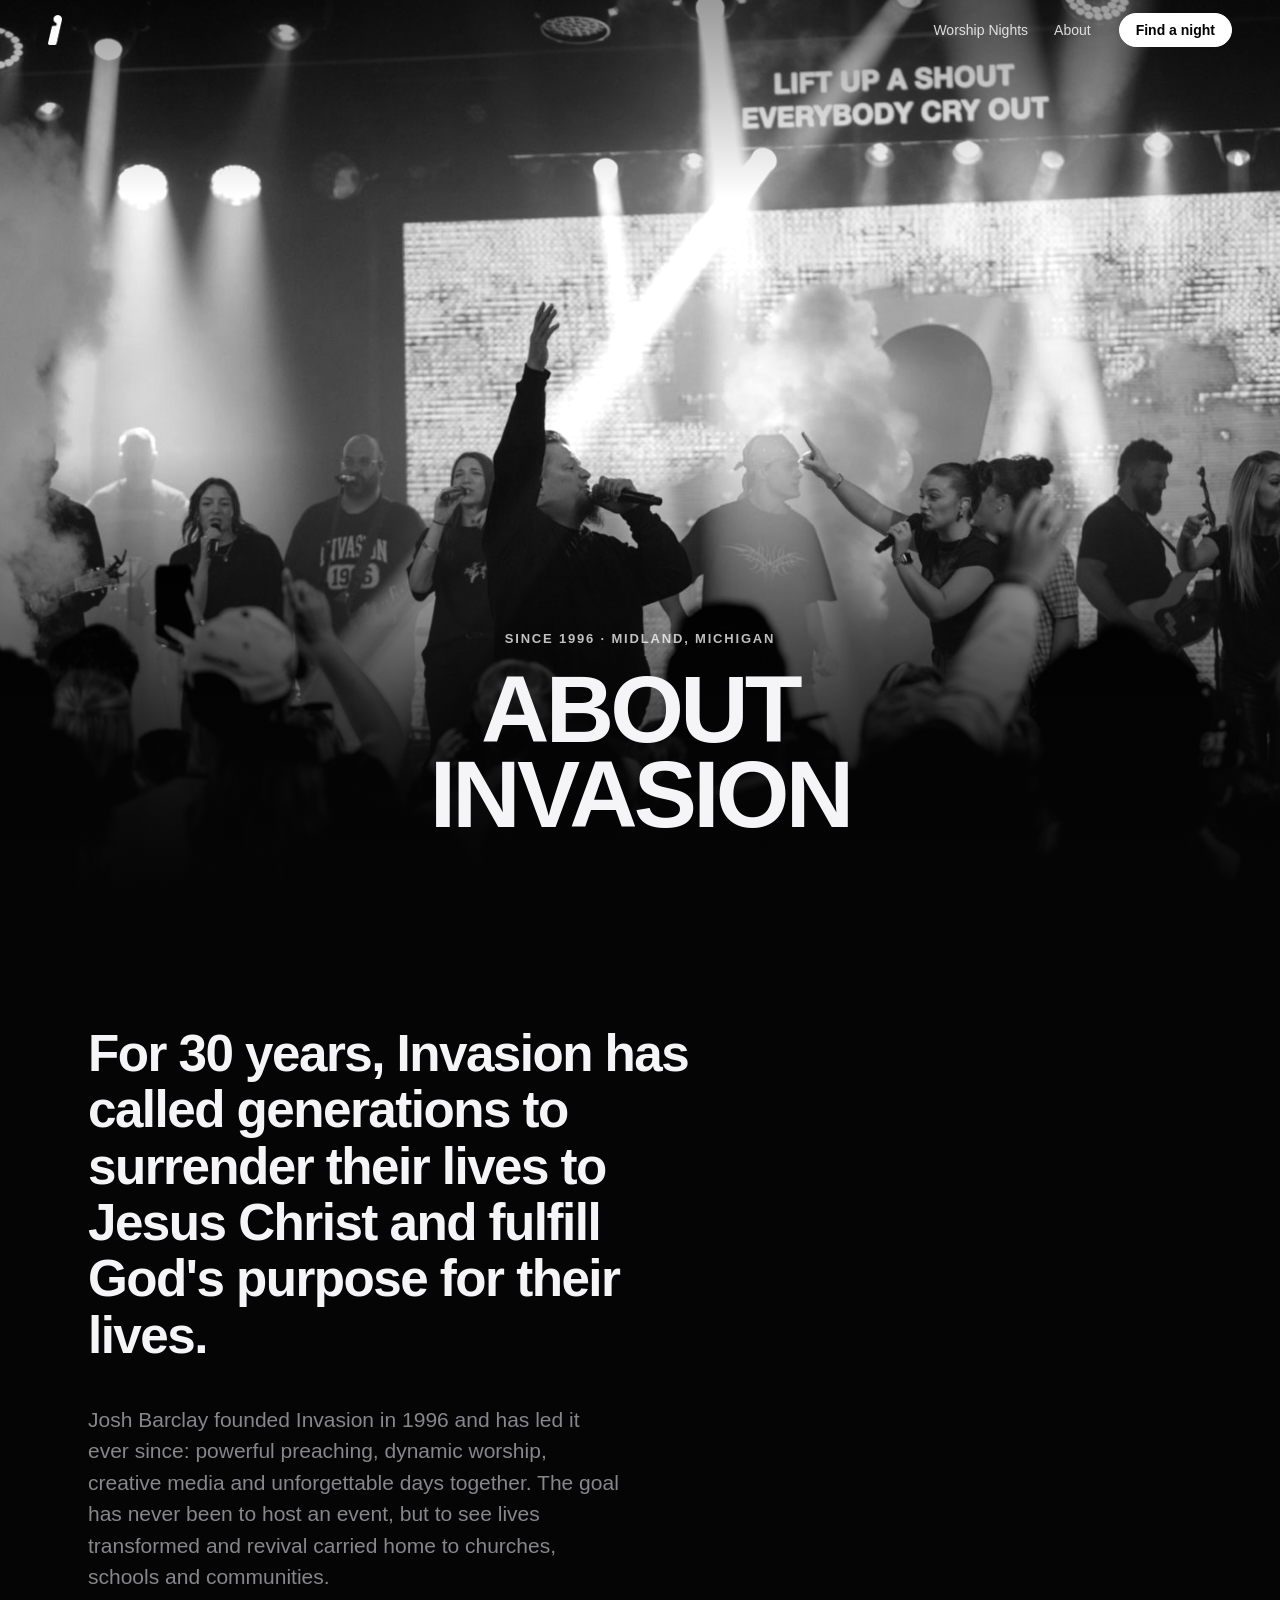
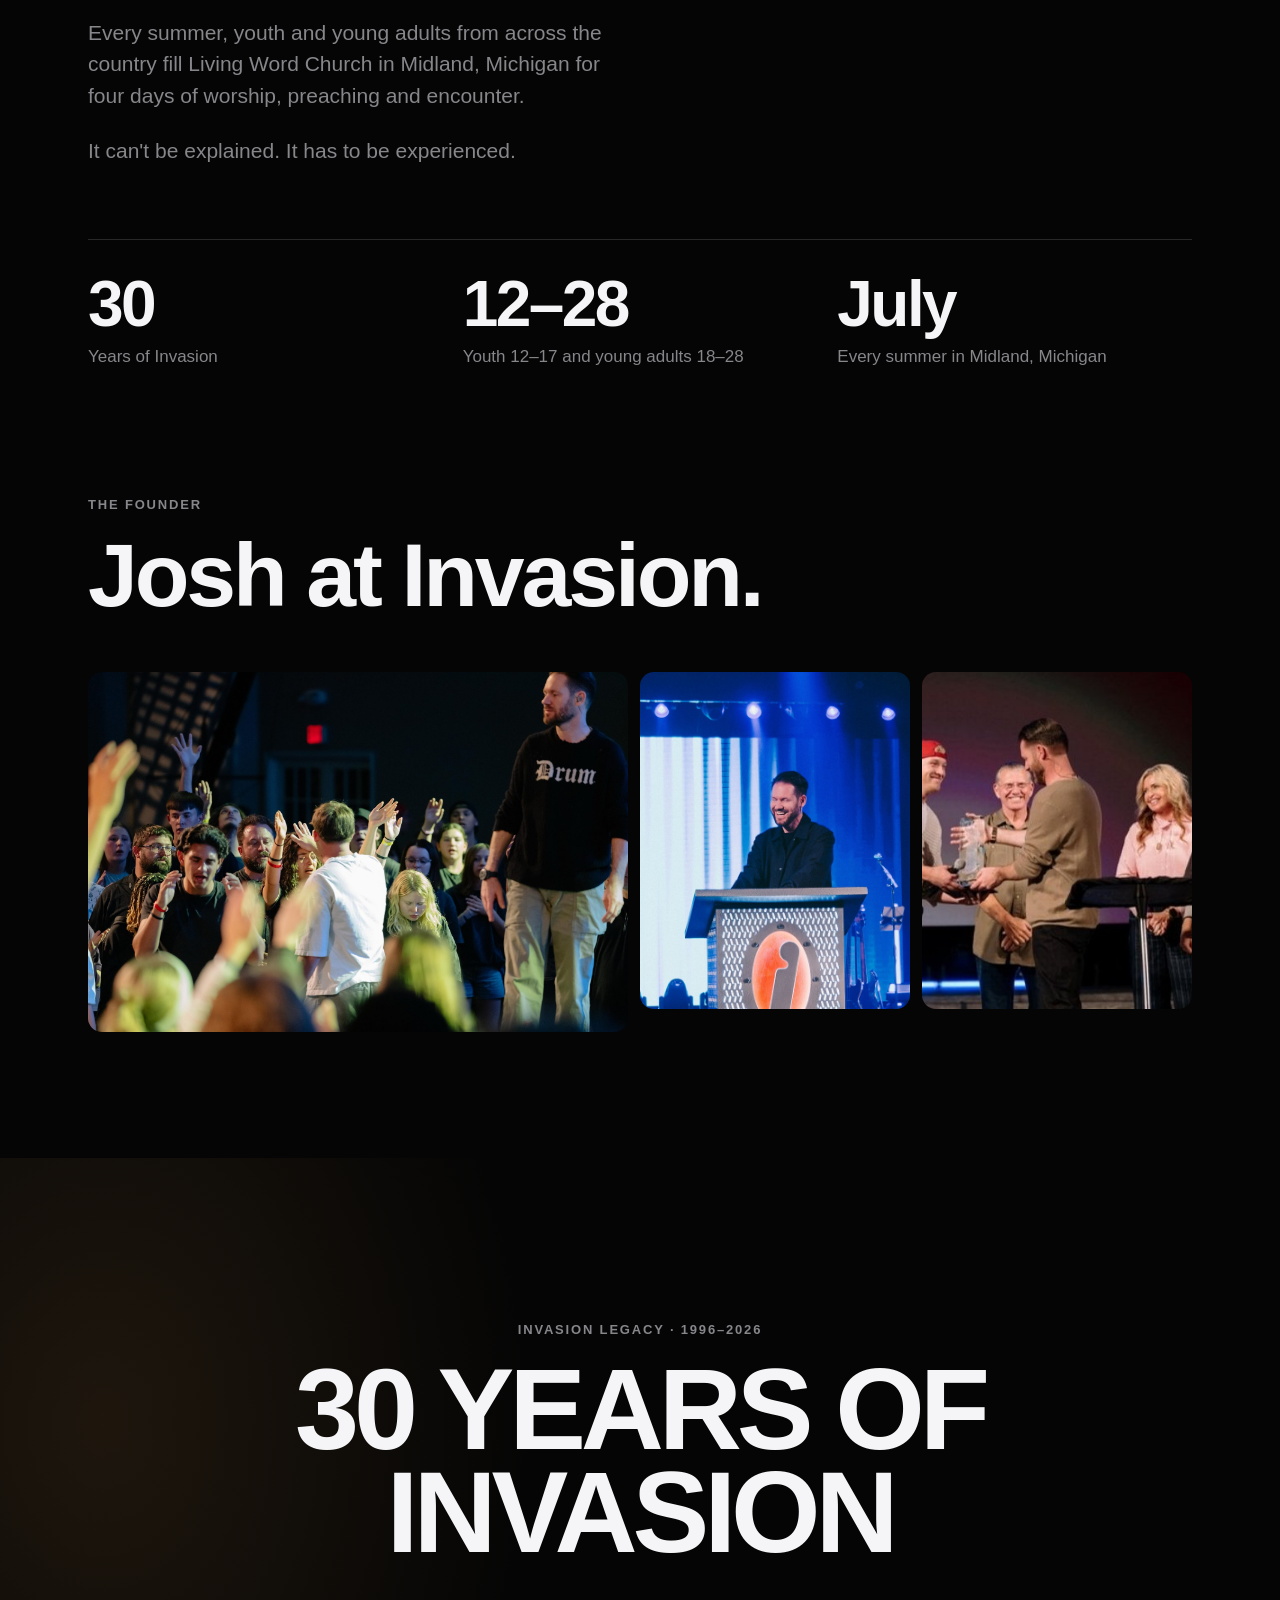
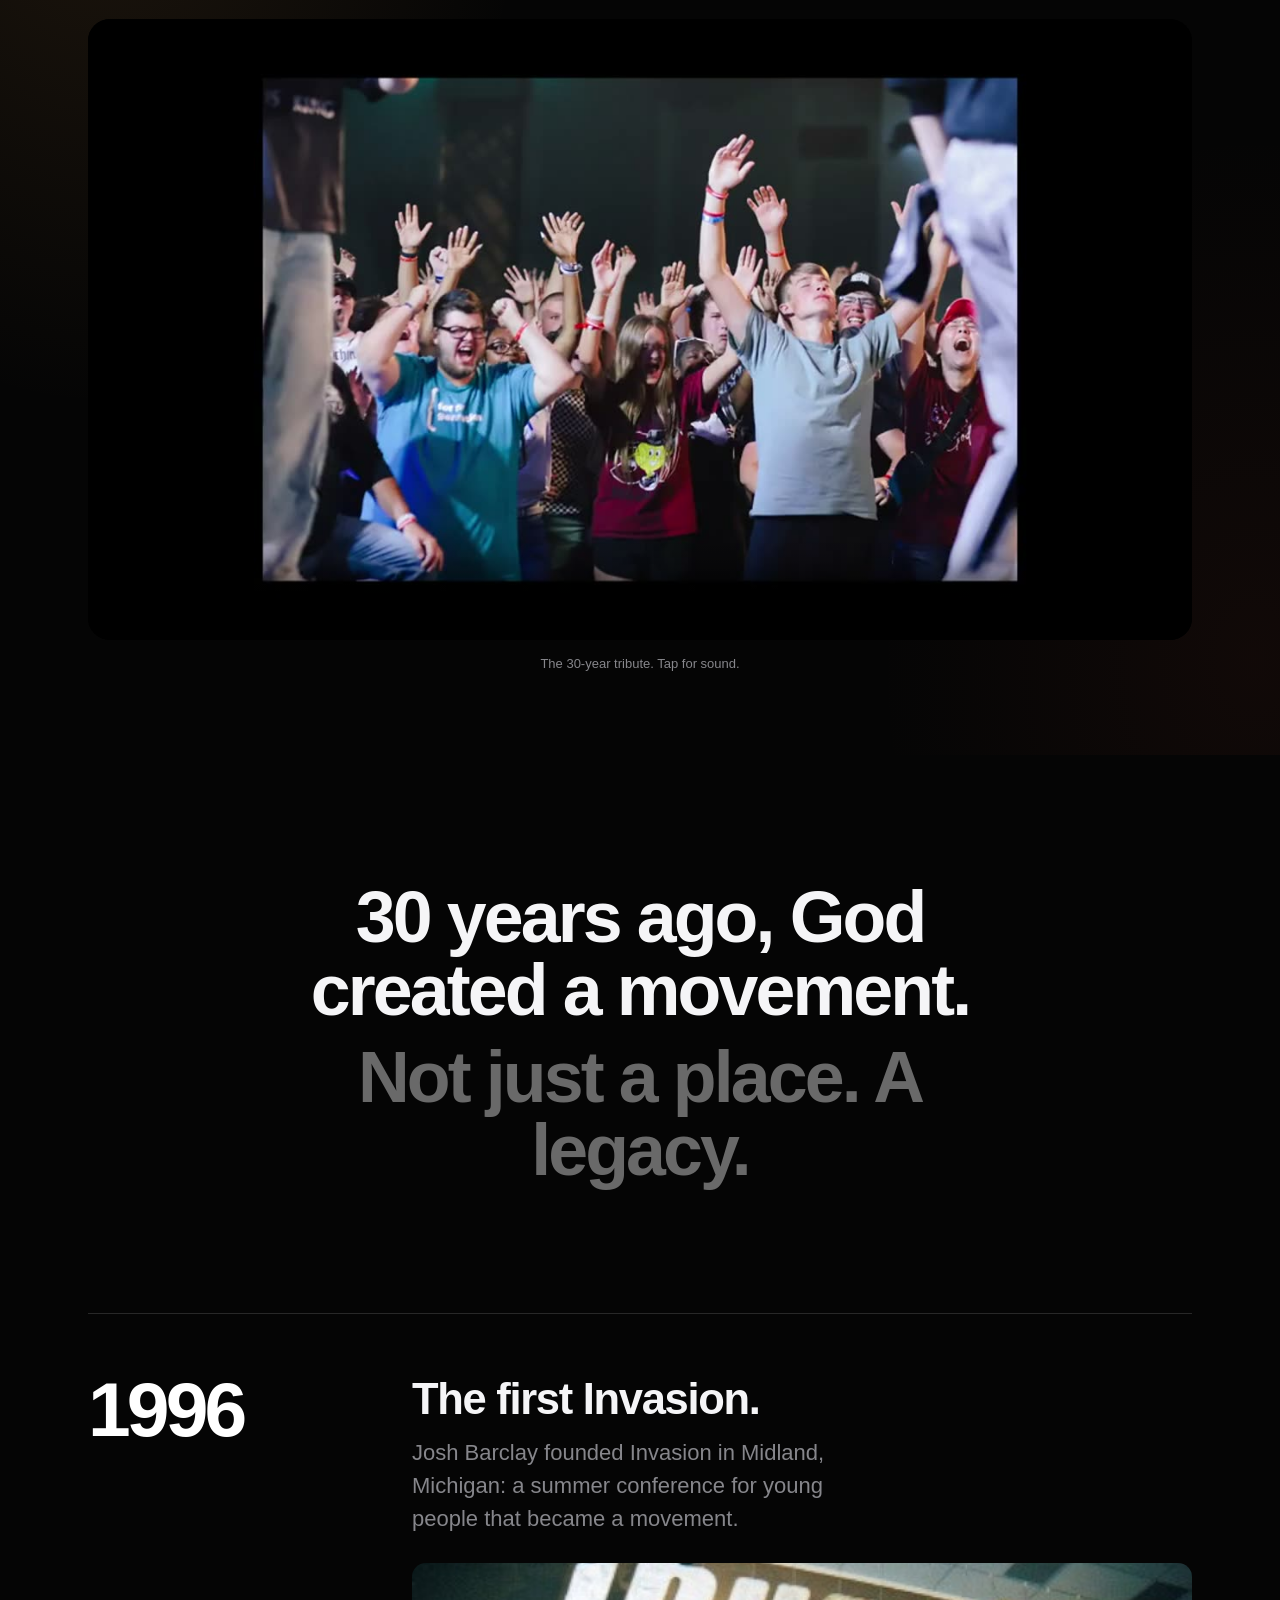
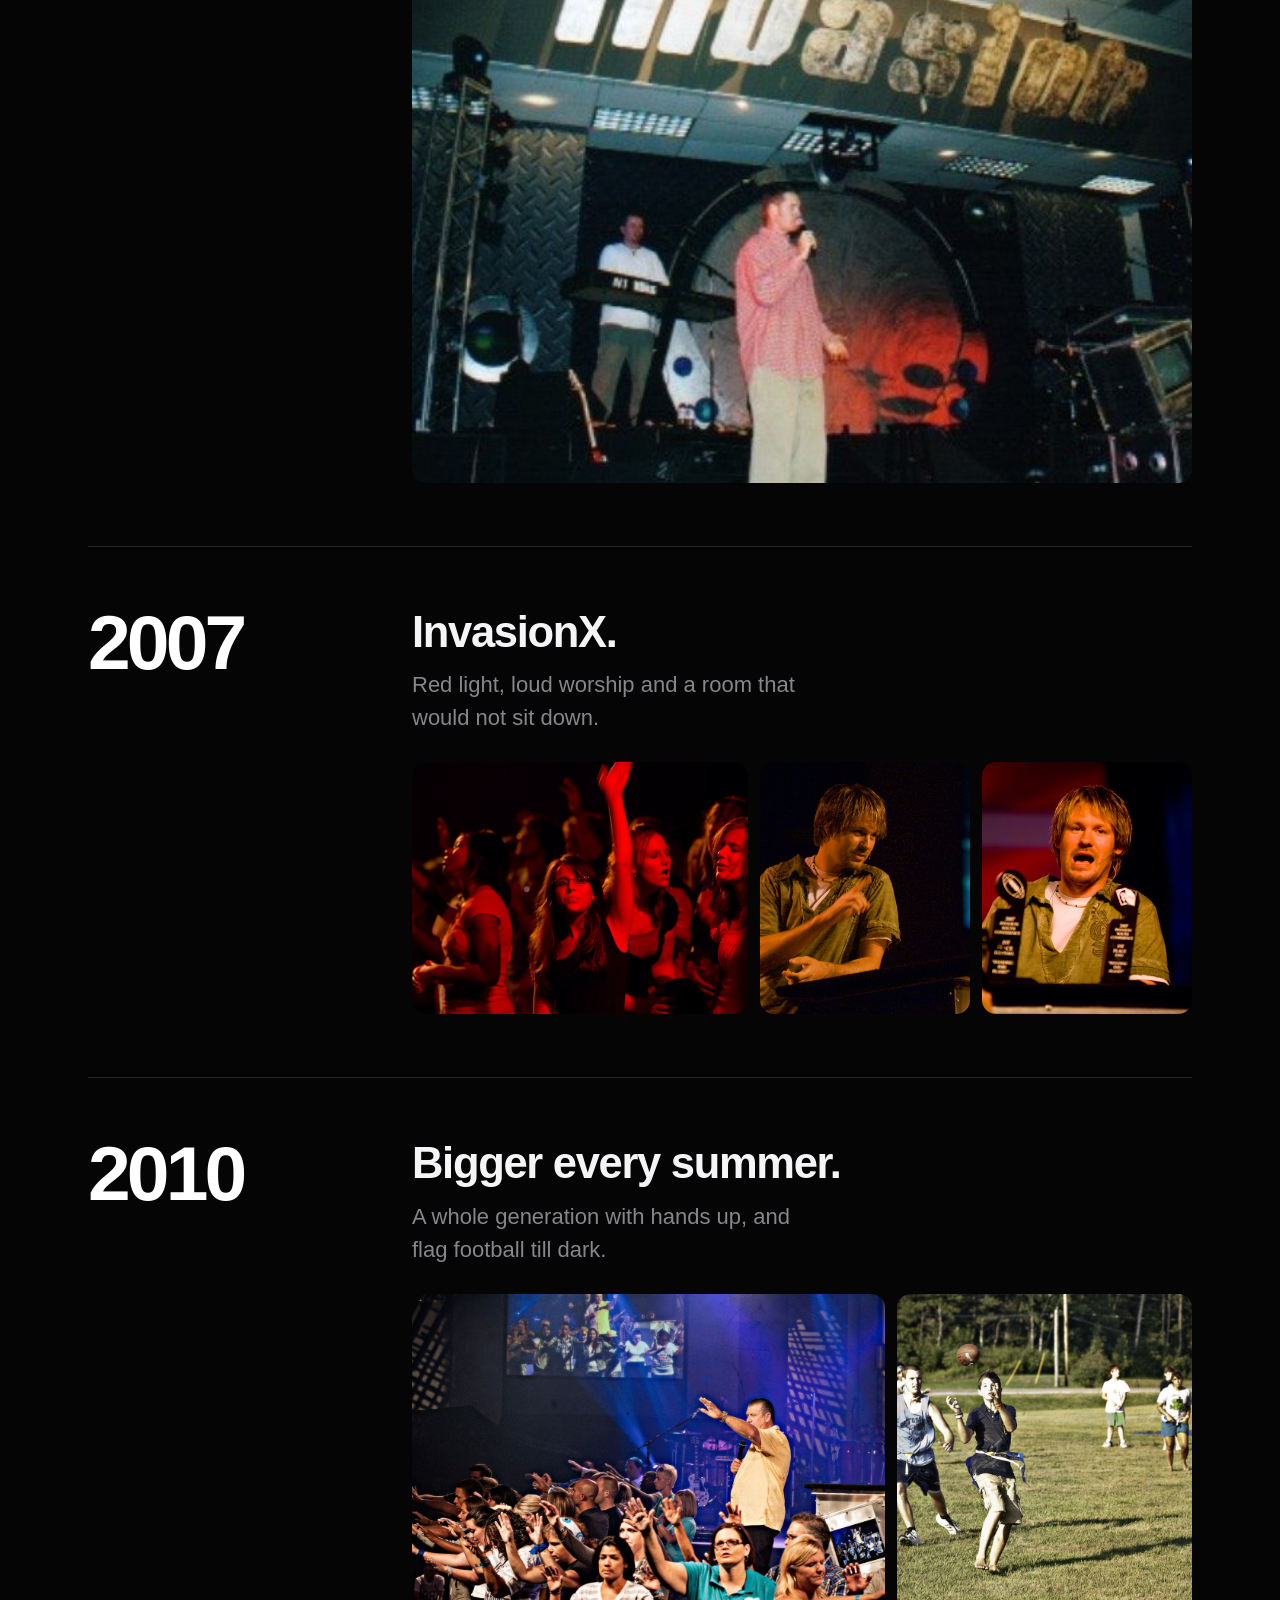
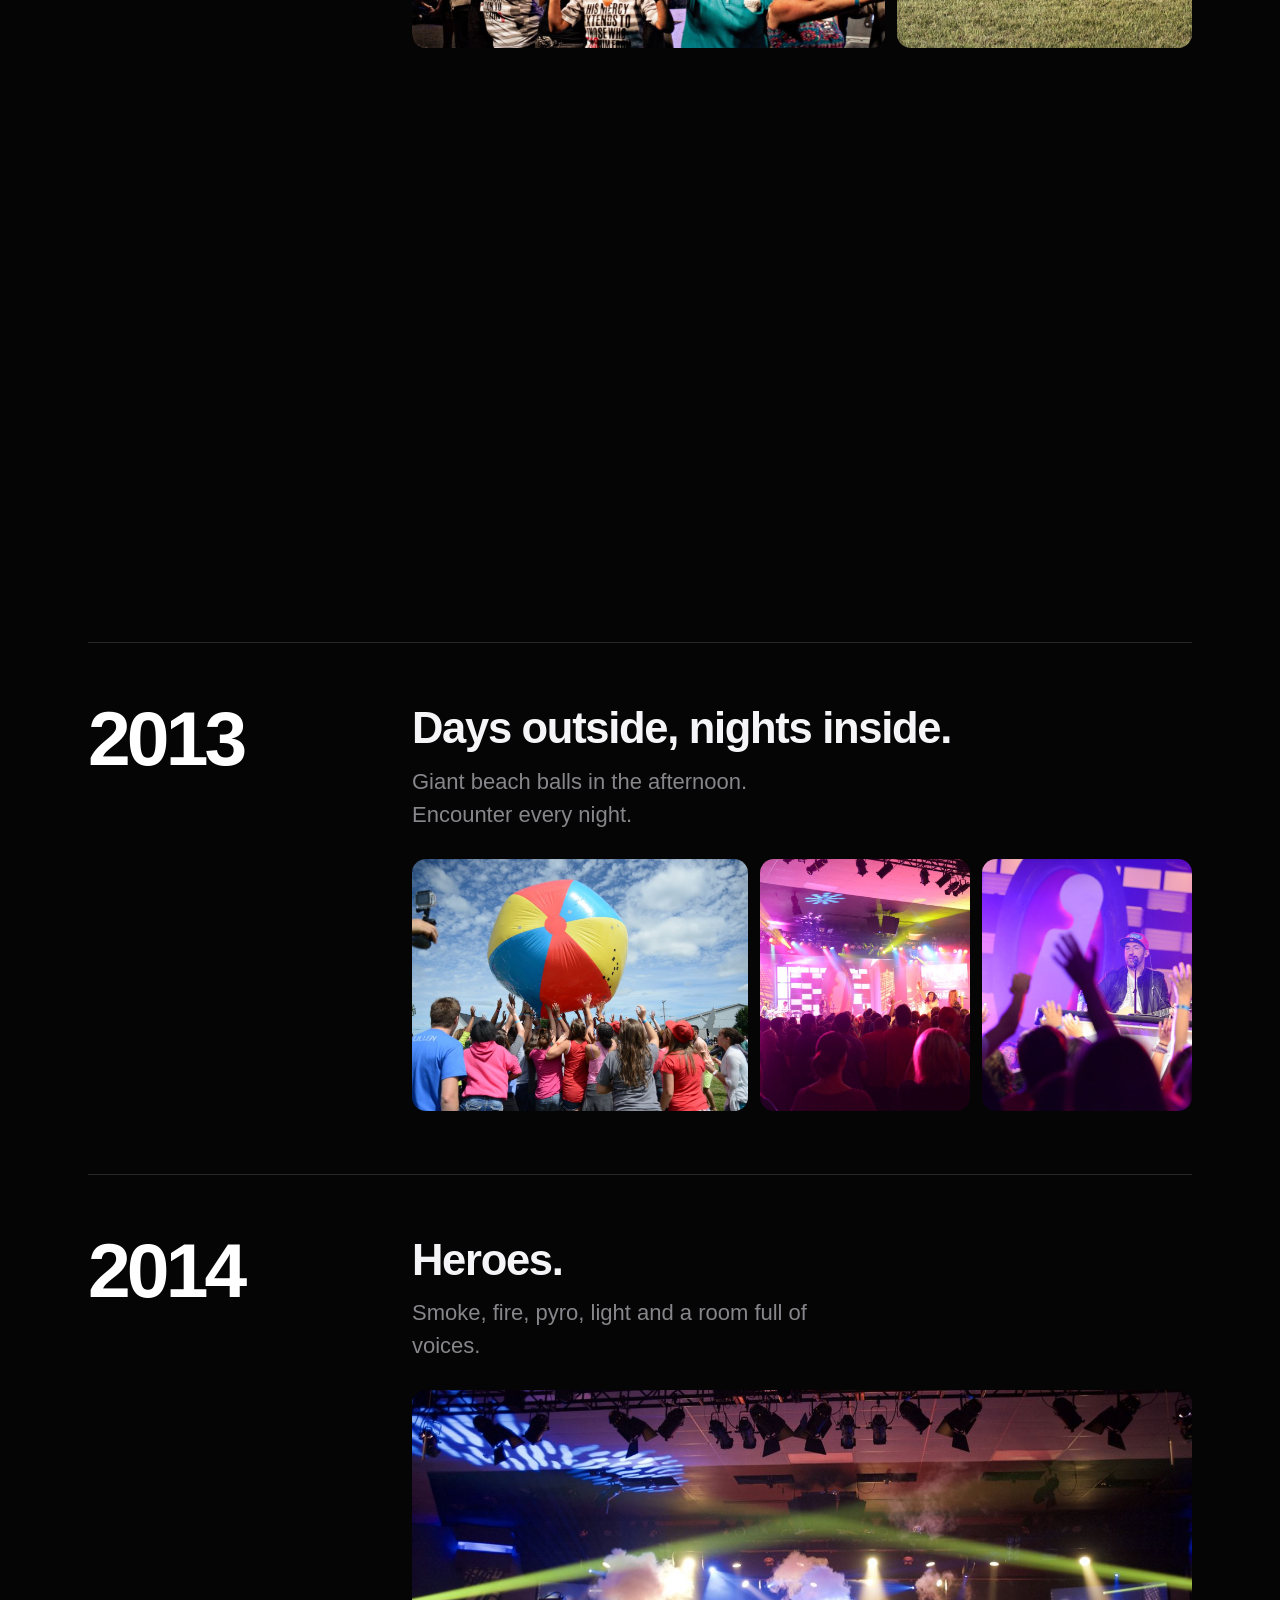
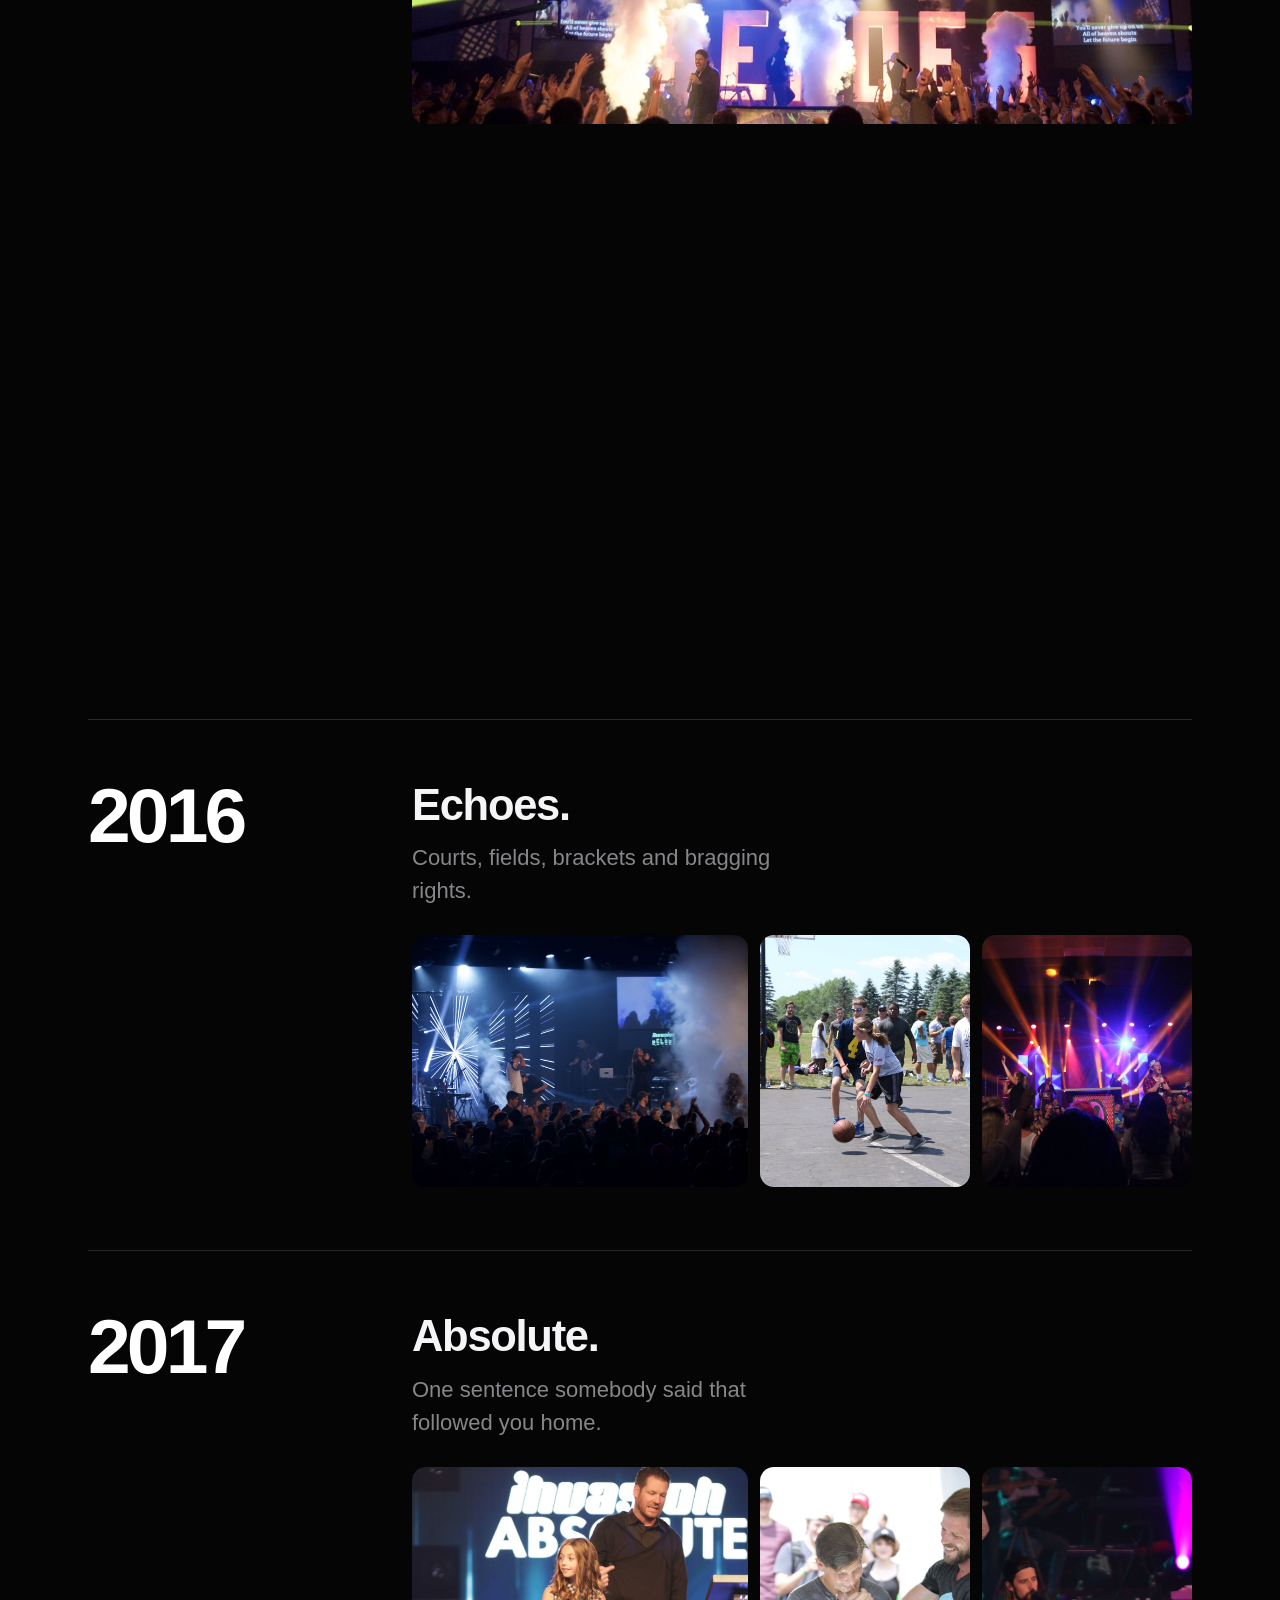
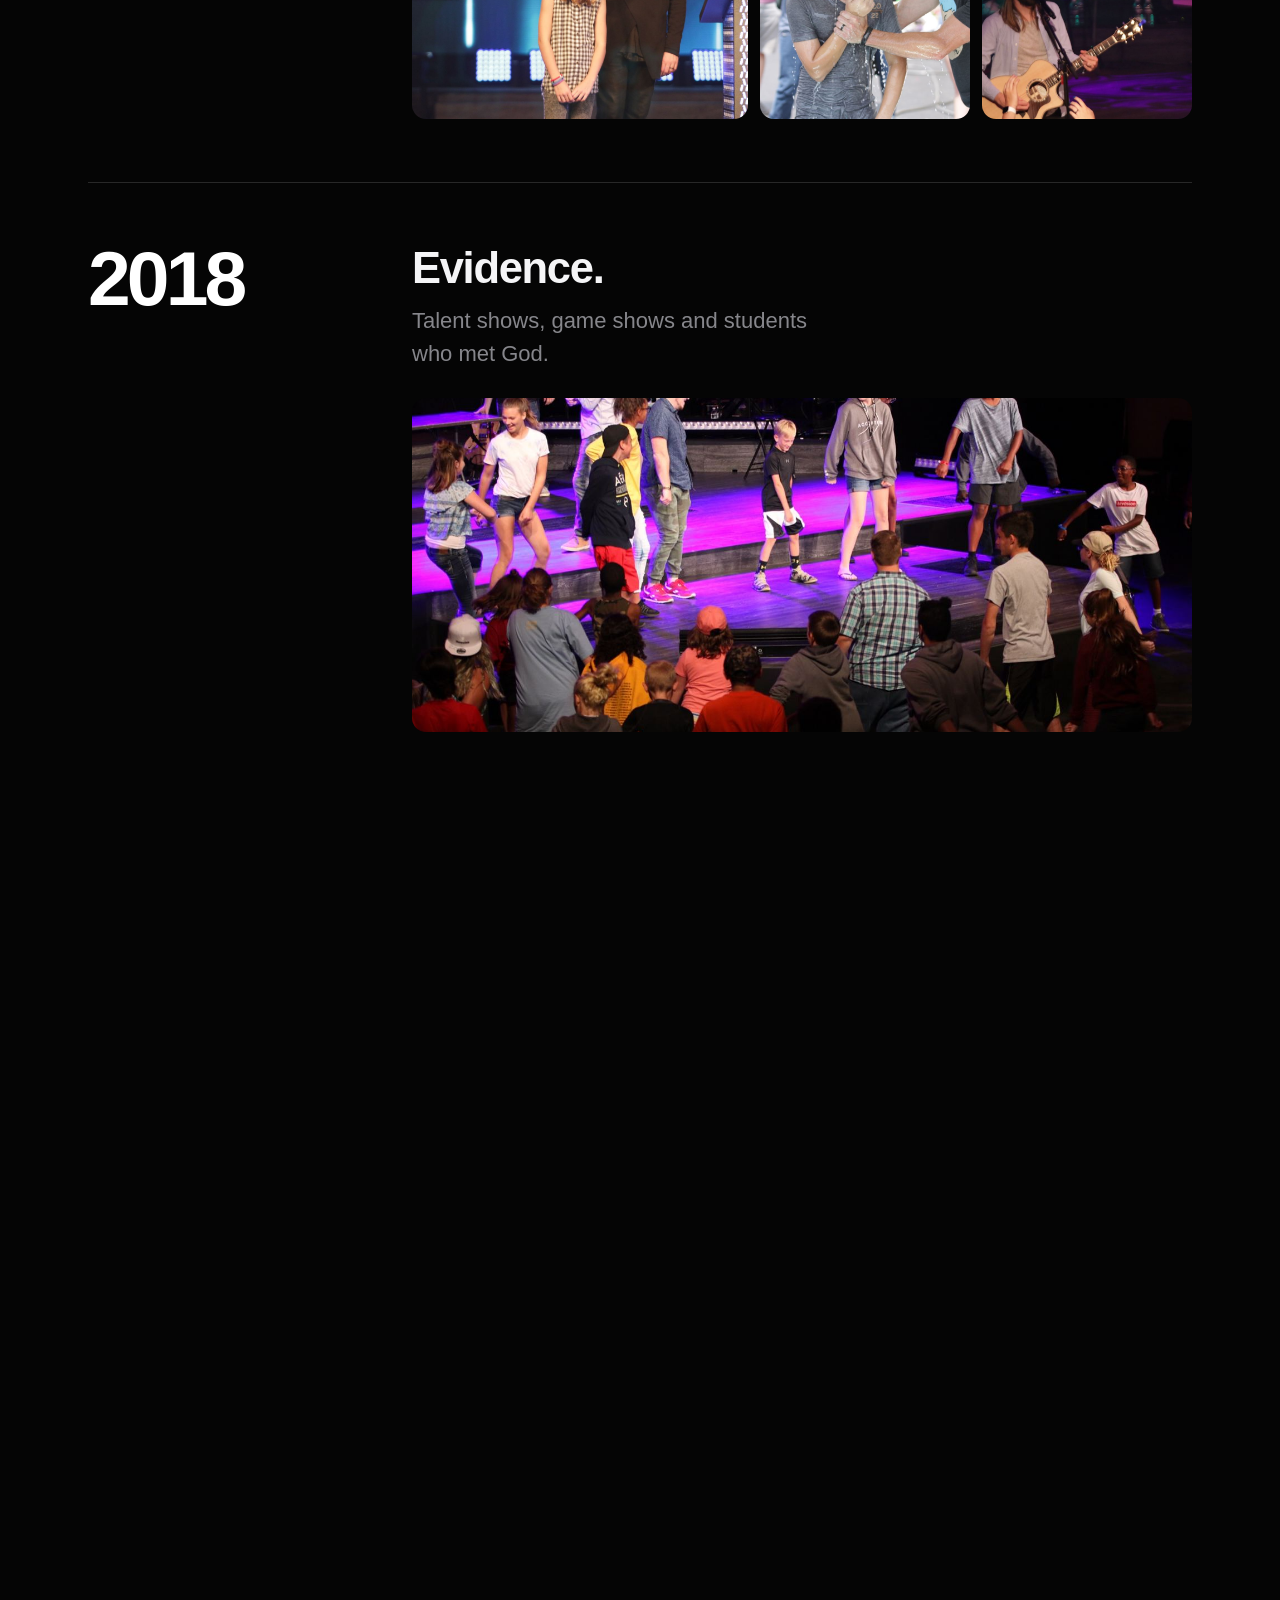
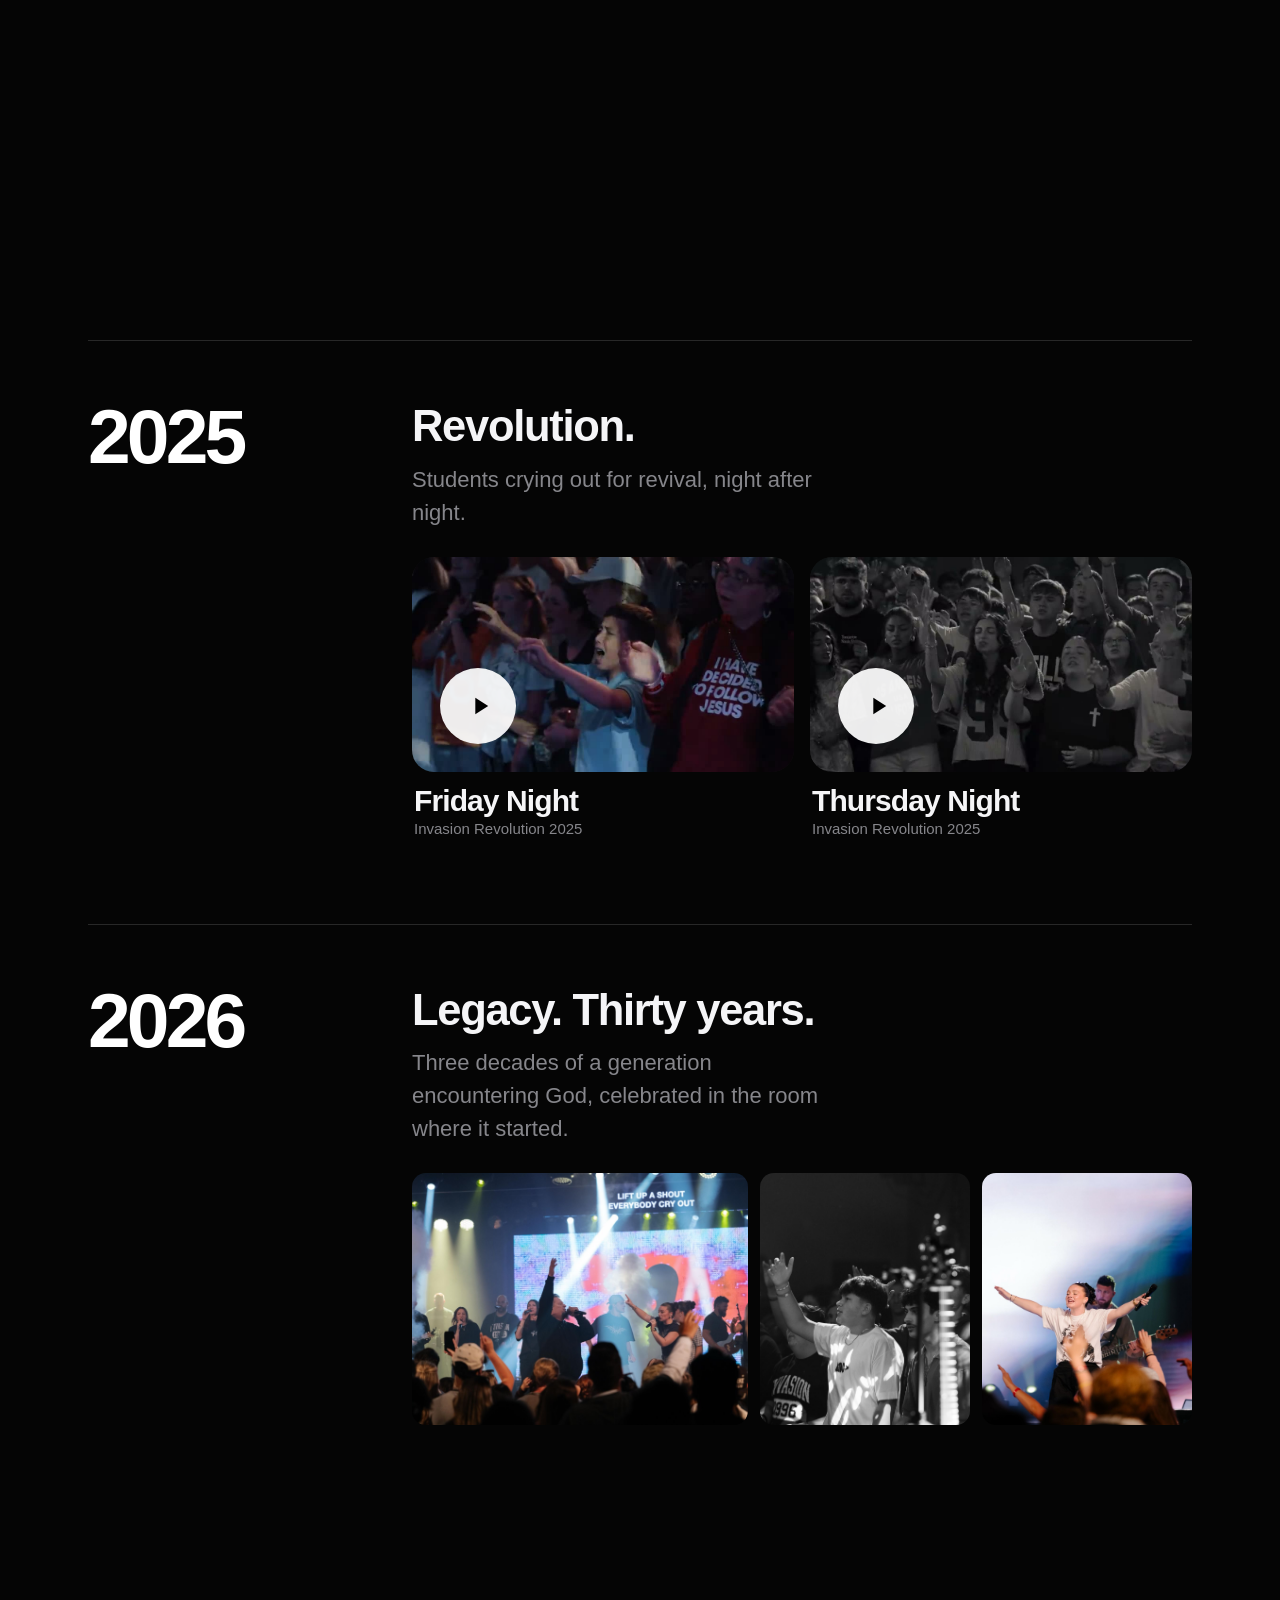
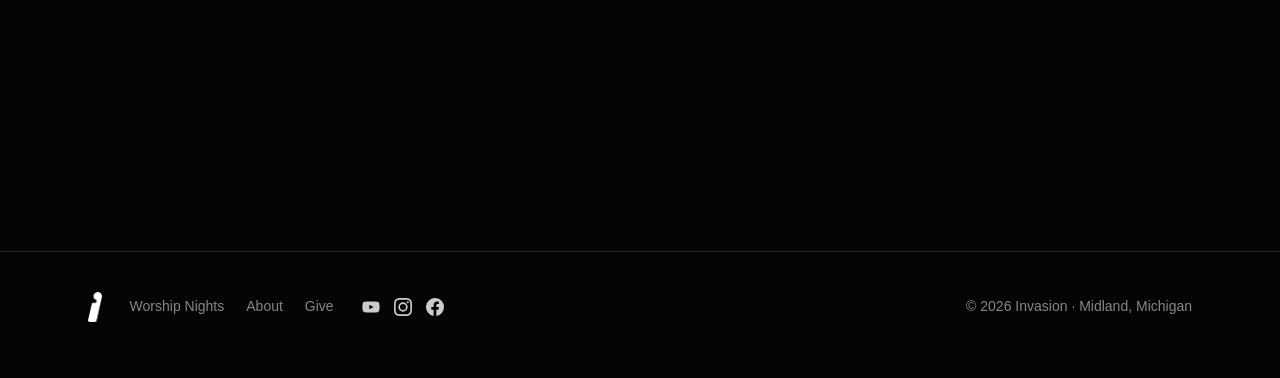
==== about.html @ 983d16ca "Publish invasion.net" ====
<!doctype html>
<html lang="en">
<head>
<meta charset="utf-8">
<meta name="viewport" content="width=device-width, initial-scale=1">
<title>About Invasion</title>
<meta name="description" content="A tribute to thirty years of Invasion, 1996 to 2026.">
<meta property="og:title" content="About Invasion">
<meta property="og:description" content="Find a night near you. Watch the Invasion 2026 recaps.">
<meta property="og:image" content="assets/img/hero-poster.jpg">
<meta name="theme-color" content="#050505">
<link rel="icon" href="assets/img/icon-180.png">
<link rel="apple-touch-icon" href="assets/img/icon-180.png">
<link rel="preconnect" href="https://fonts.googleapis.com">
<link rel="preconnect" href="https://fonts.gstatic.com" crossorigin>
<link href="https://fonts.googleapis.com/css2?family=Inter+Tight:wght@400;500;600;700;800;900&display=swap" rel="stylesheet">
<link rel="stylesheet" href="assets/invasion.css?v=6">
</head>
<body>

<header class="nav" data-nav>
  <a class="brand" href="index.html" aria-label="Invasion home"><img src="assets/img/mark-white.png" alt="Invasion"></a>
  <nav class="links" aria-label="Main">
    <a href="index.html#nights">Worship Nights</a>
    <a href="about.html">About</a>
  </nav>
  <a class="btn btn-sm" href="index.html#nights">Find a night</a>
</header>

<main>

  <section class="page-hero hero">
    <img src="assets/img/h26-shout.jpg" alt="Invasion Worship leading on stage">
    <div class="hero-shade"></div>
    <div class="hero-copy">
      <p class="eyebrow">Since 1996 · Midland, Michigan</p>
      <h1>ABOUT<br>INVASION</h1>
    </div>
  </section>

  <section class="story">
    <div class="wrap">
      <p class="big">For 30 years, Invasion has called generations to surrender their lives to Jesus Christ and fulfill God's purpose for their lives.</p>
      <div class="body" style="margin-top:40px">
        <p>Josh Barclay founded Invasion in 1996 and has led it ever since: powerful preaching, dynamic worship, creative media and unforgettable days together. The goal has never been to host an event, but to see lives transformed and revival carried home to churches, schools and communities.</p>
        <p>Every summer, youth and young adults from across the country fill Living Word Church in Midland, Michigan for four days of worship, preaching and encounter.</p>
        <p>It can't be explained. It has to be experienced.</p>
      </div>
      <div class="facts">
        <div><strong>30</strong><span>Years of Invasion</span></div>
        <div><strong>12–28</strong><span>Youth 12–17 and young adults 18–28</span></div>
        <div><strong>July</strong><span>Every summer in Midland, Michigan</span></div>
      </div>
    </div>
  </section>

  <section class="founder">
    <div class="wrap">
      <div class="section-head"><p class="eyebrow">The founder</p><h2>Josh at Invasion.</h2></div>
      <div class="gal">
        <figure class="w"><img src="assets/img/josh-crowd.jpg" alt="Josh in the crowd during worship" loading="lazy" style="object-position:80% 15%"></figure>
        <figure><img src="assets/img/josh-pulpit.jpg" alt="Josh laughing at the Invasion pulpit" loading="lazy" style="object-position:50% 20%"></figure>
        <figure><img src="assets/img/y2026.jpg" alt="Celebrating thirty years of Invasion" loading="lazy"></figure>
      </div>
    </div>
  </section>

  <section class="page-top glow glow-warm" id="thirty">
    <div class="wrap">
      <p class="eyebrow">Invasion Legacy · 1996–2026</p>
      <h2 class="page-title">30 YEARS OF INVASION</h2>
      <div class="yt-live big" data-autoplay-video="h34WI6Ly3a0" data-title="Invasion 30-Year Tribute"></div>
      <p class="tiny center">The 30-year tribute. Tap for sound.</p>
    </div>
  </section>

  <section class="say">
    <div class="wrap">
      <p class="say-big">30 years ago, God created a movement.</p>
      <p class="say-big dim">Not just a place. A legacy.</p>
    </div>
  </section>

  <section class="story-years">
    <div class="wrap">
      <ol class="years">
        <li class="year">
          <p class="year-n">1996</p>
          <div>
            <h3>The first Invasion.</h3>
            <p class="sub">Josh Barclay founded Invasion in Midland, Michigan: a summer conference for young people that became a movement.</p>
            
            <div class="year-media"><img src="assets/img/y1996.jpg" alt="Josh preaching at the first Invasion in 1996" loading="lazy"></div>
          </div>
        </li>
        <li class="year">
          <p class="year-n">2007</p>
          <div>
            <h3>InvasionX.</h3>
            <p class="sub">Red light, loud worship and a room that would not sit down.</p>
            <div class="strip"><img src="assets/img/years/y07-worship.jpg" alt="Students worshipping in 2007" loading="lazy"><img src="assets/img/years/y07-preach.jpg" alt="Preaching at InvasionX" loading="lazy"><img src="assets/img/years/y07-medals.jpg" alt="A camper with a fistful of medals" loading="lazy"></div>
          </div>
        </li>
        <li class="year">
          <p class="year-n">2010</p>
          <div>
            <h3>Bigger every summer.</h3>
            <p class="sub">A whole generation with hands up, and flag football till dark.</p>
            <div class="strip"><img src="assets/img/years/y10-hands.jpg" alt="Hands reaching toward the stage in 2010" loading="lazy"><img src="assets/img/years/y10-sports.jpg" alt="Flag football in 2010" loading="lazy"></div>
          </div>
        </li>
        <li class="year">
          <p class="year-n">2012</p>
          <div>
            <h3>The friends you met here.</h3>
            <p class="sub">The people from another youth group who became family by Friday.</p>
            <div class="strip"><img src="assets/img/years/y12-friends.jpg" alt="Two friends laughing in 2012" loading="lazy"><img src="assets/img/years/y12-band.jpg" alt="The band in 2012" loading="lazy"><img src="assets/img/years/y12-laugh.jpg" alt="A camper laughing outside" loading="lazy"></div>
          </div>
        </li>
        <li class="year">
          <p class="year-n">2013</p>
          <div>
            <h3>Days outside, nights inside.</h3>
            <p class="sub">Giant beach balls in the afternoon. Encounter every night.</p>
            <div class="strip"><img src="assets/img/years/y13-ball.jpg" alt="Students under a giant beach ball" loading="lazy"><img src="assets/img/years/y13-stage.jpg" alt="The main stage in 2013" loading="lazy"><img src="assets/img/years/y13-worship.jpg" alt="A worship leader with guitar" loading="lazy"></div>
          </div>
        </li>
        <li class="year">
          <p class="year-n">2014</p>
          <div>
            <h3>Heroes.</h3>
            <p class="sub">Smoke, fire, pyro, light and a room full of voices.</p>
            <div class="strip"><img src="assets/img/years/y14-heroes.jpg" alt="The Heroes stage with pyro in 2014" loading="lazy"></div>
          </div>
        </li>
        <li class="year">
          <p class="year-n">2015</p>
          <div>
            <h3>I Am.</h3>
            <p class="sub">Worship that spilled off the stage and into the crowd.</p>
            <div class="strip"><img src="assets/img/years/y15-worship.jpg" alt="A singer leading from the crowd in 2015" loading="lazy"><img src="assets/img/years/y15-room.jpg" alt="The full room in 2015" loading="lazy"><img src="assets/img/years/y15-hands.jpg" alt="Students reaching out" loading="lazy"></div>
          </div>
        </li>
        <li class="year">
          <p class="year-n">2016</p>
          <div>
            <h3>Echoes.</h3>
            <p class="sub">Courts, fields, brackets and bragging rights.</p>
            <div class="strip"><img src="assets/img/years/y16-stage.jpg" alt="The Echoes stage in 2016" loading="lazy"><img src="assets/img/years/y16-ball.jpg" alt="Pickup basketball in 2016" loading="lazy"><img src="assets/img/years/y16-wide.jpg" alt="The room under stage lights" loading="lazy"></div>
          </div>
        </li>
        <li class="year">
          <p class="year-n">2017</p>
          <div>
            <h3>Absolute.</h3>
            <p class="sub">One sentence somebody said that followed you home.</p>
            <div class="strip"><img src="assets/img/years/y17-absolute.jpg" alt="On stage at Invasion Absolute" loading="lazy"><img src="assets/img/years/y17-prayer.jpg" alt="A leader praying with a student" loading="lazy"><img src="assets/img/years/y17-pyro.jpg" alt="Acoustic worship in 2017" loading="lazy"></div>
          </div>
        </li>
        <li class="year">
          <p class="year-n">2018</p>
          <div>
            <h3>Evidence.</h3>
            <p class="sub">Talent shows, game shows and students who met God.</p>
            <div class="strip"><img src="assets/img/years/y18-games.jpg" alt="A game on the main stage" loading="lazy"></div>
          </div>
        </li>
        <li class="year">
          <p class="year-n">2019</p>
          <div>
            <h3>Unrivaled.</h3>
            <p class="sub">Five-minute sermons, breakout sessions and nights that ran long.</p>
            <div class="strip"><img src="assets/img/years/y19-singer.jpg" alt="A worship leader in 2019" loading="lazy"><img src="assets/img/years/y19-hands.jpg" alt="Worship with arms open in 2019" loading="lazy"><img src="assets/img/years/y19-room.jpg" alt="Preaching at Invasion Unrivaled" loading="lazy"></div>
          </div>
        </li>
        <li class="year">
          <p class="year-n">2024</p>
          <div>
            <h3>Freedom.</h3>
            <p class="sub">A room full of young people ready to meet God.</p>
            <div class="year-media two">
              <div class="video-feature" data-video="OwJDddSvsp8" data-clip="inv-free-crowd" data-title="Freedom · Conference Opener" data-where="Invasion 2024"></div>
              <div class="video-feature" data-video="rOewvj6FCJE" data-clip="inv-wholeroom" data-title="Whole Room (Live)" data-where="Invasion Worship"></div>
            </div>
          </div>
        </li>
        <li class="year">
          <p class="year-n">2025</p>
          <div>
            <h3>Revolution.</h3>
            <p class="sub">Students crying out for revival, night after night.</p>
            <div class="year-media two">
              <div class="video-feature" data-video="gTwzLdiZFq0" data-clip="inv-rev-fri" data-title="Friday Night" data-where="Invasion Revolution 2025"></div>
              <div class="video-feature" data-video="9pANd2JE7Jo" data-clip="inv-rev-thu" data-title="Thursday Night" data-where="Invasion Revolution 2025"></div>
            </div>
          </div>
        </li>
        <li class="year">
          <p class="year-n">2026</p>
          <div>
            <h3>Legacy. Thirty years.</h3>
            <p class="sub">Three decades of a generation encountering God, celebrated in the room where it started.</p>
            <div class="strip"><img src="assets/img/h26-shout.jpg" alt="Invasion Worship at Invasion 2026" loading="lazy"><img src="assets/img/h26-1996.jpg" alt="A student in an Invasion 1996 shirt" loading="lazy"><img src="assets/img/h26-joy.jpg" alt="A student with arms open in worship" loading="lazy"></div>
            <div class="year-media two">
              <div class="video-feature" data-video="rgXHUvPAVgI" data-clip="inv-blood" data-title="Invasion Worship · The Blood" data-where="Invasion Legacy 2026"></div>
              <div class="video-feature" data-video="onCNPrUt8Uw" data-clip="inv-fri-baptism" data-title="Testimonies" data-where="Invasion Legacy 2026"></div>
            </div>
          </div>
        </li>
      </ol>
    </div>
  </section>

</main>

<footer class="foot">
  <div class="wrap foot-row">
    <a class="brand" href="index.html" aria-label="Invasion home"><img src="assets/img/mark-white.png" alt="Invasion"></a>
    <nav aria-label="Footer">
      <a href="index.html#nights">Worship Nights</a>
      <a href="about.html">About</a>
      <a data-link="give" href="#">Give</a>
    </nav>
    <div class="nav-social" data-social-icons></div>
    <p class="fine">© <span data-year></span> Invasion · Midland, Michigan</p>
  </div>
</footer>

<script src="assets/invasion.js?v=6"></script>
</body>
</html>
---- assets/invasion.css ----
:root{
  --bg:#050505;--fg:#f5f5f7;--muted:#86868b;--line:rgba(255,255,255,.14);
  --paper:#f5f5f7;--ink:#0a0a0b;--ink-muted:#6e6e73;
  --font:"Helvetica Neue",Helvetica,"Inter Tight",Arial,sans-serif;
  --gutter:clamp(16px,4vw,48px);
}
*{box-sizing:border-box;margin:0;padding:0}
html{scroll-behavior:smooth;-webkit-text-size-adjust:100%}
body{background:var(--bg);color:var(--fg);font-family:var(--font);font-size:17px;line-height:1.5;-webkit-font-smoothing:antialiased;overflow-x:clip}
img,video{display:block;max-width:100%}
a{color:inherit;text-decoration:none}
.wrap{max-width:1200px;margin:0 auto;padding:0 var(--gutter)}

/* type */
h1,h2,h3{font-weight:800;letter-spacing:-.035em;line-height:.95}
h1{font-size:clamp(56px,11vw,168px)}
h2{font-size:clamp(40px,7vw,96px)}
h3{font-size:24px;letter-spacing:-.02em;line-height:1.1}
.eyebrow{font-size:13px;font-weight:600;letter-spacing:.14em;text-transform:uppercase;color:var(--muted);margin-bottom:18px}
.eyebrow.dark{color:var(--ink-muted)}
.sub{font-size:clamp(18px,2vw,22px);color:var(--muted);margin-top:18px;max-width:34ch}
.small-caps{font-size:13px;font-weight:600;letter-spacing:.2em;text-transform:uppercase;color:var(--muted)}

/* buttons */
.btn{display:inline-flex;white-space:nowrap;flex-shrink:0;align-items:center;justify-content:center;height:48px;padding:0 26px;border-radius:999px;background:#fff;color:#000;font-weight:600;font-size:16px;border:1px solid #fff;cursor:pointer;font-family:inherit;transition:transform .2s,background .2s,color .2s}
.btn:hover{transform:translateY(-1px)}
.btn-ghost{background:transparent;color:#fff;border-color:rgba(255,255,255,.5)}
.btn-ghost:hover{background:#fff;color:#000}
.btn-dark{background:#000;color:#fff;border-color:#000}
.btn-sm{height:34px;padding:0 16px;font-size:14px}

/* nav */
.nav{position:fixed;inset:0 0 auto;z-index:50;display:flex;align-items:center;gap:28px;height:60px;padding:0 var(--gutter);transition:background .3s,backdrop-filter .3s}
.nav.solid{background:rgba(0,0,0,.72);backdrop-filter:saturate(180%) blur(20px);-webkit-backdrop-filter:saturate(180%) blur(20px);border-bottom:1px solid var(--line)}
.brand{display:flex;align-items:center}
.brand img{height:30px;width:auto}
.links{display:flex;gap:26px;margin-left:auto;font-size:14px;color:rgba(255,255,255,.82)}
.links a:hover{color:#fff}
.nav-social{display:flex;gap:14px;align-items:center}
.nav-social a{width:18px;height:18px;color:rgba(255,255,255,.8)}
.nav-social a:hover{color:#fff}
.nav-social svg{width:100%;height:100%;fill:currentColor}
@media (max-width:1060px){.nav .nav-social{display:none}}
@media (max-width:860px){.links{display:none}.nav .btn{margin-left:auto}}

/* hero */
.hero{position:relative;height:100svh;min-height:560px;display:flex;align-items:flex-end;justify-content:center;text-align:center;overflow:hidden}
.hero-video{position:absolute;inset:0;width:100%;height:100%;object-fit:cover;filter:grayscale(1) contrast(1.1)}
.hero-shade{position:absolute;inset:0;background:linear-gradient(180deg,rgba(0,0,0,.4) 0%,rgba(0,0,0,0) 22%,rgba(0,0,0,0) 50%,rgba(5,5,5,.88) 88%,#050505 100%)}
.hero-copy{position:relative;padding:0 var(--gutter) clamp(40px,7vh,80px);width:100%;margin:0 auto}
.hero h1{font-size:clamp(40px,7.4vw,120px);letter-spacing:-.04em;line-height:.9}
.hero .cta{justify-content:center;margin-top:28px}
.hero .eyebrow{color:rgba(255,255,255,.75)}
.lede{font-size:clamp(20px,2.4vw,28px);font-weight:500;margin-top:22px;color:rgba(255,255,255,.88)}
.cta{display:flex;gap:12px;flex-wrap:wrap;margin-top:32px}

/* nights (light) */
.nights{background:var(--paper);color:var(--ink);padding:clamp(96px,14vh,160px) 0}
.nights .sub{color:var(--ink-muted)}
.section-head{margin-bottom:clamp(40px,6vh,72px)}
.night-list{list-style:none;border-top:1px solid rgba(0,0,0,.12)}
.night{display:grid;grid-template-columns:150px 1fr auto;gap:24px;align-items:center;padding:28px 0;border-bottom:1px solid rgba(0,0,0,.12)}
.night-date{font-weight:800;font-size:28px;letter-spacing:-.03em;line-height:1}
.night-date small{display:block;font-size:13px;font-weight:600;letter-spacing:.12em;text-transform:uppercase;color:var(--ink-muted);margin-top:6px}
.night-where h3{font-size:clamp(22px,2.6vw,30px)}
.night-where p{color:var(--ink-muted);margin-top:4px}
.night .btn{background:#000;color:#fff;border-color:#000}
.night.tba .btn{background:transparent;color:var(--ink);border-color:rgba(0,0,0,.25)}
@media (max-width:640px){.night{grid-template-columns:1fr;gap:12px}.night .btn{justify-self:start}}

/* highlights */
.highlights{padding:0 0 clamp(96px,14vh,160px)}
.mosaic{display:grid;grid-auto-flow:dense;grid-template-columns:repeat(4,1fr);grid-auto-rows:clamp(160px,18vw,280px);gap:8px;padding:0 8px}
.mosaic img{width:100%;height:100%;object-fit:cover;border-radius:6px}
.mosaic .w2{grid-column:span 2}
.mosaic .tall{grid-row:span 2}
@media (max-width:760px){.mosaic{grid-template-columns:1fr 1fr;grid-auto-rows:42vw}}

/* host (light) */
.host-grid{display:grid;grid-template-columns:1fr 1fr;gap:clamp(32px,6vw,80px);align-items:start;margin-top:clamp(72px,10vh,120px);padding-top:clamp(48px,7vh,80px);border-top:1px solid rgba(0,0,0,.12)}
.host-t{font-size:clamp(32px,4.4vw,56px);font-weight:800;letter-spacing:-.035em;line-height:1}
.form{display:grid;grid-template-columns:1fr 1fr;gap:16px}
.form label{display:flex;flex-direction:column;gap:6px;font-size:13px;font-weight:600;color:var(--ink-muted)}
.form input,.form textarea{font:400 17px var(--font);padding:14px 16px;border-radius:12px;border:1px solid rgba(0,0,0,.18);background:#fff;color:var(--ink);width:100%}
.form .full{grid-column:1/-1}
.form .btn{height:52px}
.form .done{grid-column:1/-1;font-size:20px;font-weight:700}
@media (max-width:860px){.host-grid,.form{grid-template-columns:1fr}}

/* recaps + video cards */
.recaps{padding:clamp(96px,14vh,160px) 0 clamp(48px,8vh,96px)}
.past{padding:clamp(72px,10vh,120px) 0 clamp(96px,14vh,160px);border-top:1px solid var(--line)}
.past h2{font-size:clamp(32px,5vw,64px)}
.row-head{display:flex;align-items:flex-end;justify-content:space-between;gap:24px;flex-wrap:wrap}
.video-feature{margin-bottom:20px}
.video-grid{display:grid;grid-template-columns:repeat(4,1fr);gap:20px}
@media (max-width:960px){.video-grid{grid-template-columns:1fr 1fr}}
@media (max-width:520px){.video-grid{grid-template-columns:1fr}}
.vcard{display:block;cursor:pointer}
.vthumb{position:relative;aspect-ratio:16/9;border-radius:14px;overflow:hidden;background:#111}
.vcard.big .vthumb{border-radius:22px}
.vthumb iframe,.vthumb video.full{position:absolute;inset:0;width:100%;height:100%;border:0}
.vthumb.playing .play{display:none}
.vthumb img,.vthumb video{position:absolute;inset:0;width:100%;height:100%;object-fit:cover;transition:transform .6s ease}
.vcard:hover .vthumb img,.vcard:hover .vthumb video{transform:scale(1.03)}
.play{position:absolute;left:16px;bottom:16px;width:52px;height:52px;border-radius:50%;background:rgba(255,255,255,.92);color:#000;display:flex;align-items:center;justify-content:center;transition:transform .2s;z-index:1}
.play svg{width:20px;height:20px;margin-left:3px;fill:currentColor}
.vcard.big .play{width:76px;height:76px;left:28px;bottom:28px}
.vcard.big .play svg{width:28px;height:28px}
.vcard:hover .play{transform:scale(1.08)}
.vmeta{padding:14px 2px 0}
.vmeta h3{font-size:19px}
.vmeta p{color:var(--muted);font-size:15px;margin-top:2px}
.vcard.big .vmeta h3{font-size:clamp(22px,2.6vw,30px)}

/* team */
.team{padding:clamp(96px,14vh,160px) 0;border-top:1px solid var(--line)}
.team-hero img{width:100%;aspect-ratio:21/9;object-fit:cover;object-position:50% 40%;border-radius:22px}
.team-row{display:grid;grid-template-columns:1fr 1.3fr;gap:clamp(32px,6vw,80px);align-items:center;margin-top:clamp(40px,6vh,64px)}
.team-copy p{font-size:clamp(18px,2vw,21px);color:var(--muted);margin-top:22px;max-width:38ch}
.team-photos{display:grid;grid-template-columns:1fr 1fr;gap:12px}
.team-photos img{border-radius:16px;aspect-ratio:4/3;object-fit:cover;width:100%}
@media (max-width:860px){.team-row{grid-template-columns:1fr}.team-hero img{aspect-ratio:4/3}}

/* thirty */
.thirty{padding:clamp(96px,14vh,160px) 0}
.yt-live{position:relative;aspect-ratio:16/9;border-radius:22px;overflow:hidden;background:#111}
.yt-live img,.yt-live iframe,.yt-live video{position:absolute;inset:0;width:100%;height:100%;object-fit:cover;border:0}
.thirty .cta{margin-top:28px}
.thirty .eyebrow{margin-bottom:12px}
.thirty-grid{display:grid;grid-template-columns:1fr 1.6fr;gap:clamp(32px,6vw,72px);align-items:center}
.thirty-num{font-size:clamp(140px,22vw,300px);font-weight:900;letter-spacing:-.07em;line-height:.78;background:linear-gradient(180deg,#fff 20%,rgba(255,255,255,.18));-webkit-background-clip:text;background-clip:text;color:transparent;margin-bottom:20px}
.thirty h2{font-size:clamp(36px,5vw,64px)}
.thirty .btn{margin-top:28px}
.thirty .video-feature{margin:0}
@media (max-width:860px){.thirty-grid{grid-template-columns:1fr}}

/* contact + follow */
.contact-line{margin-top:28px;font-size:19px;font-weight:600;line-height:1.7}
.contact-line a{border-bottom:1px solid rgba(0,0,0,.25)}
.follow{padding:clamp(96px,14vh,160px) 0}
.follow h2{margin-bottom:clamp(32px,5vh,56px)}
.follow-links{display:grid;grid-template-columns:repeat(3,1fr);gap:16px}
.follow-link{display:flex;align-items:center;gap:18px;padding:26px 28px;border-radius:20px;background:#141416;transition:background .2s}
.follow-link:hover{background:#222225}
.follow-link svg{width:34px;height:34px;fill:#fff;flex-shrink:0}
.follow-link span{display:flex;flex-direction:column;min-width:0}
.follow-link strong{font-size:20px;letter-spacing:-.01em}
.follow-link small{color:var(--muted);font-size:14px;overflow:hidden;text-overflow:ellipsis}
.follow-link i{margin-left:auto;font-style:normal;font-size:22px;color:var(--muted)}
@media (max-width:860px){.follow-links{grid-template-columns:1fr}}

/* about page */
.page-hero{position:relative;min-height:88svh;display:flex;align-items:flex-end;overflow:hidden}
.page-hero img{position:absolute;inset:0;width:100%;height:100%;object-fit:cover;filter:grayscale(1) contrast(1.1)}
.story{padding:clamp(96px,14vh,160px) 0}
.story .big{font-size:clamp(28px,4vw,52px);font-weight:700;letter-spacing:-.03em;line-height:1.1;max-width:22ch}
.story p+p{margin-top:24px}
.story .body{font-size:clamp(18px,2vw,21px);color:var(--muted);max-width:46ch}
.facts{display:grid;grid-template-columns:repeat(3,1fr);gap:20px;margin-top:clamp(56px,8vh,96px);border-top:1px solid var(--line);padding-top:32px}
.facts strong{display:block;font-size:clamp(36px,5vw,64px);font-weight:800;letter-spacing:-.04em;line-height:1}
.facts span{color:var(--muted);display:block;margin-top:8px}
@media (max-width:760px){.facts{grid-template-columns:1fr}}
.timeline{list-style:none;border-top:1px solid var(--line)}
.timeline li{display:grid;grid-template-columns:160px 1fr;gap:24px;padding:28px 0;border-bottom:1px solid var(--line);align-items:baseline}
.timeline b{font-size:clamp(28px,3vw,40px);font-weight:800;letter-spacing:-.03em}
.timeline span{font-size:clamp(18px,2vw,22px);color:var(--muted)}
@media (max-width:640px){.timeline li{grid-template-columns:1fr;gap:4px}}

/* glows */
.glow{position:relative;isolation:isolate;overflow:hidden}
.glow::before{content:"";position:absolute;inset:-20% -10%;z-index:-1;pointer-events:none}
.glow-warm::before{background:radial-gradient(40% 50% at 15% 30%,rgba(201,140,70,.13),transparent 70%),radial-gradient(35% 45% at 90% 80%,rgba(160,60,40,.08),transparent 70%)}
.glow-cool::before{background:radial-gradient(40% 50% at 85% 20%,rgba(60,100,255,.12),transparent 70%),radial-gradient(35% 40% at 10% 90%,rgba(120,80,255,.07),transparent 70%)}

/* testimonies */
.testi{padding:clamp(72px,10vh,120px) 0;border-top:1px solid var(--line)}
.side{max-width:420px}
.testi-grid{display:grid;grid-template-columns:repeat(5,1fr);gap:clamp(10px,1.2vw,16px);margin-top:28px}
.tcard{display:flex;flex-direction:column;cursor:pointer}
.tvid{position:relative;overflow:hidden;aspect-ratio:4/5;border-radius:14px;background:#111}
.tvid video,.tvid img{position:absolute;inset:0;width:100%;height:100%;object-fit:cover;object-position:50% 40%}
.tvid .play{width:40px;height:40px;left:12px;bottom:12px}
.tvid .play svg{width:16px;height:16px}
.tcard p{margin-top:14px;font-weight:500;font-size:16px;line-height:1.4;letter-spacing:-.01em}
@media (max-width:960px){.testi-grid{grid-template-columns:repeat(3,1fr)}}
@media (max-width:560px){.testi-grid{grid-template-columns:1fr 1fr}}

/* moments */
.moments{padding:0 0 clamp(72px,10vh,120px)}
.bento{display:grid;grid-template-columns:repeat(4,1fr);gap:clamp(10px,1.2vw,16px)}
.bento-item{position:relative;overflow:hidden;aspect-ratio:3/4;border-radius:14px;background:#111;cursor:pointer}
.bento-item video{position:absolute;inset:0;width:100%;height:100%;object-fit:cover;transition:transform .9s}
.bento-item:hover video{transform:scale(1.04)}
.bento-item::after{content:"";position:absolute;inset:0;background:linear-gradient(180deg,transparent 45%,rgba(0,0,0,.85));pointer-events:none}
.bento-item.playing::after{display:none}
.bento-item iframe,.bento-item video.full{position:absolute;inset:0;width:100%;height:100%;border:0}
.bento-in{position:absolute;left:0;right:0;bottom:0;z-index:1;padding:20px;display:flex;flex-direction:column;gap:6px}
.bento-in b{font-size:21px;letter-spacing:-.02em}
.bento-in span{color:rgba(255,255,255,.75);font-size:15px;line-height:1.45}
.bento-item .play{left:auto;right:16px;top:16px;bottom:auto;width:40px;height:40px}
.bento-item .play svg{width:16px;height:16px}
@media (max-width:860px){.bento{grid-template-columns:1fr 1fr}}

/* feature */
.feature{position:relative;min-height:78svh;display:flex;align-items:flex-end;justify-content:center;text-align:center;overflow:hidden}
.feature-media{position:absolute;inset:0;width:100%;height:100%;object-fit:cover}
.feature::after{content:"";position:absolute;inset:0;background:linear-gradient(180deg,#050505 0%,rgba(0,0,0,0) 22%,rgba(0,0,0,0) 45%,rgba(0,0,0,.88) 100%)}
.feature-in{position:relative;z-index:1;padding-top:120px;padding-bottom:clamp(56px,8vw,110px)}
.feature .cta{justify-content:center}

/* thirty page */
.years{list-style:none}
.year{display:grid;grid-template-columns:260px 1fr;gap:clamp(24px,5vw,72px);padding:clamp(48px,7vh,80px) 0;border-top:1px solid var(--line)}
.year-n{font-size:clamp(52px,6vw,84px);font-weight:900;letter-spacing:-.05em;line-height:.85;background:linear-gradient(180deg,#fff 30%,rgba(255,255,255,.25));-webkit-background-clip:text;background-clip:text;color:transparent}
.year h3{font-size:clamp(28px,3.4vw,44px);letter-spacing:-.03em;line-height:1.02}
.year p.sub{margin-top:14px}
.year-media{margin-top:28px;display:grid;gap:16px}
.year-media.two{grid-template-columns:1fr 1fr}
.year-media img{width:100%;border-radius:14px;object-fit:cover;aspect-ratio:3/2}
@media (max-width:760px){.year{grid-template-columns:1fr;gap:12px}.year-media.two{grid-template-columns:1fr}}

/* footer */
.foot{border-top:1px solid var(--line);padding:40px 0 56px;font-size:14px;color:var(--muted)}
.foot-row{display:flex;align-items:center;gap:28px;flex-wrap:wrap}
.foot .nav-social{display:flex}
.foot .brand{color:#fff}
.foot nav{display:flex;gap:22px;flex-wrap:wrap}
.foot nav a:hover{color:#fff}
.fine{margin-left:auto}
@media (max-width:640px){.fine{margin-left:0;width:100%}}

/* reveal */
.reveal{opacity:0;transform:translateY(24px);transition:opacity .8s ease,transform .8s ease}
.reveal.in{opacity:1;transform:none}
@media (prefers-reduced-motion:reduce){.reveal{opacity:1;transform:none;transition:none}html{scroll-behavior:auto}}

/* page top (30 years) */
.page-top{padding:clamp(130px,18vh,190px) 0 clamp(64px,9vh,110px);text-align:center}
.page-title{font-size:clamp(44px,9vw,140px);letter-spacing:-.045em;line-height:.9;margin:8px 0 22px}
.page-top .sub{margin:0 auto;max-width:46ch}
.yt-live.big{margin-top:clamp(40px,6vh,64px)}
.center{text-align:center}
.tiny{font-size:13px;color:var(--muted);margin-top:14px}
.about-hero h1{font-size:clamp(56px,11vw,168px)}
.founder{padding:0 0 clamp(96px,14vh,160px)}
.gal{display:grid;grid-template-columns:2fr 1fr 1fr;gap:12px}
.gal figure{border-radius:14px;overflow:hidden;aspect-ratio:4/5}
.gal figure.w{aspect-ratio:auto}
.gal img{width:100%;height:100%;object-fit:cover}
@media (max-width:760px){.gal{grid-template-columns:1fr 1fr}.gal figure.w{grid-column:1/-1;aspect-ratio:3/2}}
video.full{object-fit:contain!important;background:#000;transform:none!important;z-index:2}
.bento-item.playing .bento-in{display:none}
/* 30 years */
.strip{margin-top:28px;display:grid;grid-template-columns:1.6fr 1fr 1fr;gap:12px}
.strip img{width:100%;height:100%;aspect-ratio:4/3;object-fit:cover;border-radius:14px}
.strip img:only-child{grid-column:1/-1;aspect-ratio:21/9}
.say{padding:clamp(80px,14vh,160px) 0;text-align:center}
.say-big{font-size:clamp(34px,5.6vw,80px);font-weight:800;letter-spacing:-.04em;line-height:1.02;max-width:18ch;margin:0 auto}
.say-big.dim{color:rgba(255,255,255,.4);margin-top:.2em}
.say-list{font-size:clamp(20px,2.4vw,30px);color:var(--muted);max-width:40ch;margin:18px auto 36px;line-height:1.4}
.chapter{padding:clamp(80px,12vh,140px) 0}
.chapter h2{max-width:20ch}
.gal6{margin-top:clamp(36px,6vh,64px);display:grid;grid-template-columns:repeat(3,1fr);gap:12px}
.gal6 img{width:100%;aspect-ratio:4/3;object-fit:cover;border-radius:14px}
.torch-grid{display:grid;grid-template-columns:1.1fr 1fr;gap:clamp(32px,6vw,80px);align-items:center}
.torch-img img{width:100%;aspect-ratio:4/5;object-fit:cover;border-radius:22px}
@media (max-width:760px){.strip{grid-template-columns:1fr 1fr}.strip img:first-child{grid-column:1/-1}.gal6{grid-template-columns:1fr 1fr}.torch-grid{grid-template-columns:1fr}}
.strip:has(> :nth-child(2):last-child){grid-template-columns:1.6fr 1fr}
.say-img{max-width:760px;margin:28px auto 0}
.say-img img{width:100%;aspect-ratio:3/2;object-fit:cover;border-radius:22px}
.strip:has(> :nth-child(2):last-child){grid-template-columns:1.6fr 1fr}
.say-img{max-width:760px;margin:28px auto 0}
.say-img img{width:100%;aspect-ratio:3/2;object-fit:cover;border-radius:22px}
.torch h2{font-size:clamp(32px,4vw,56px)}
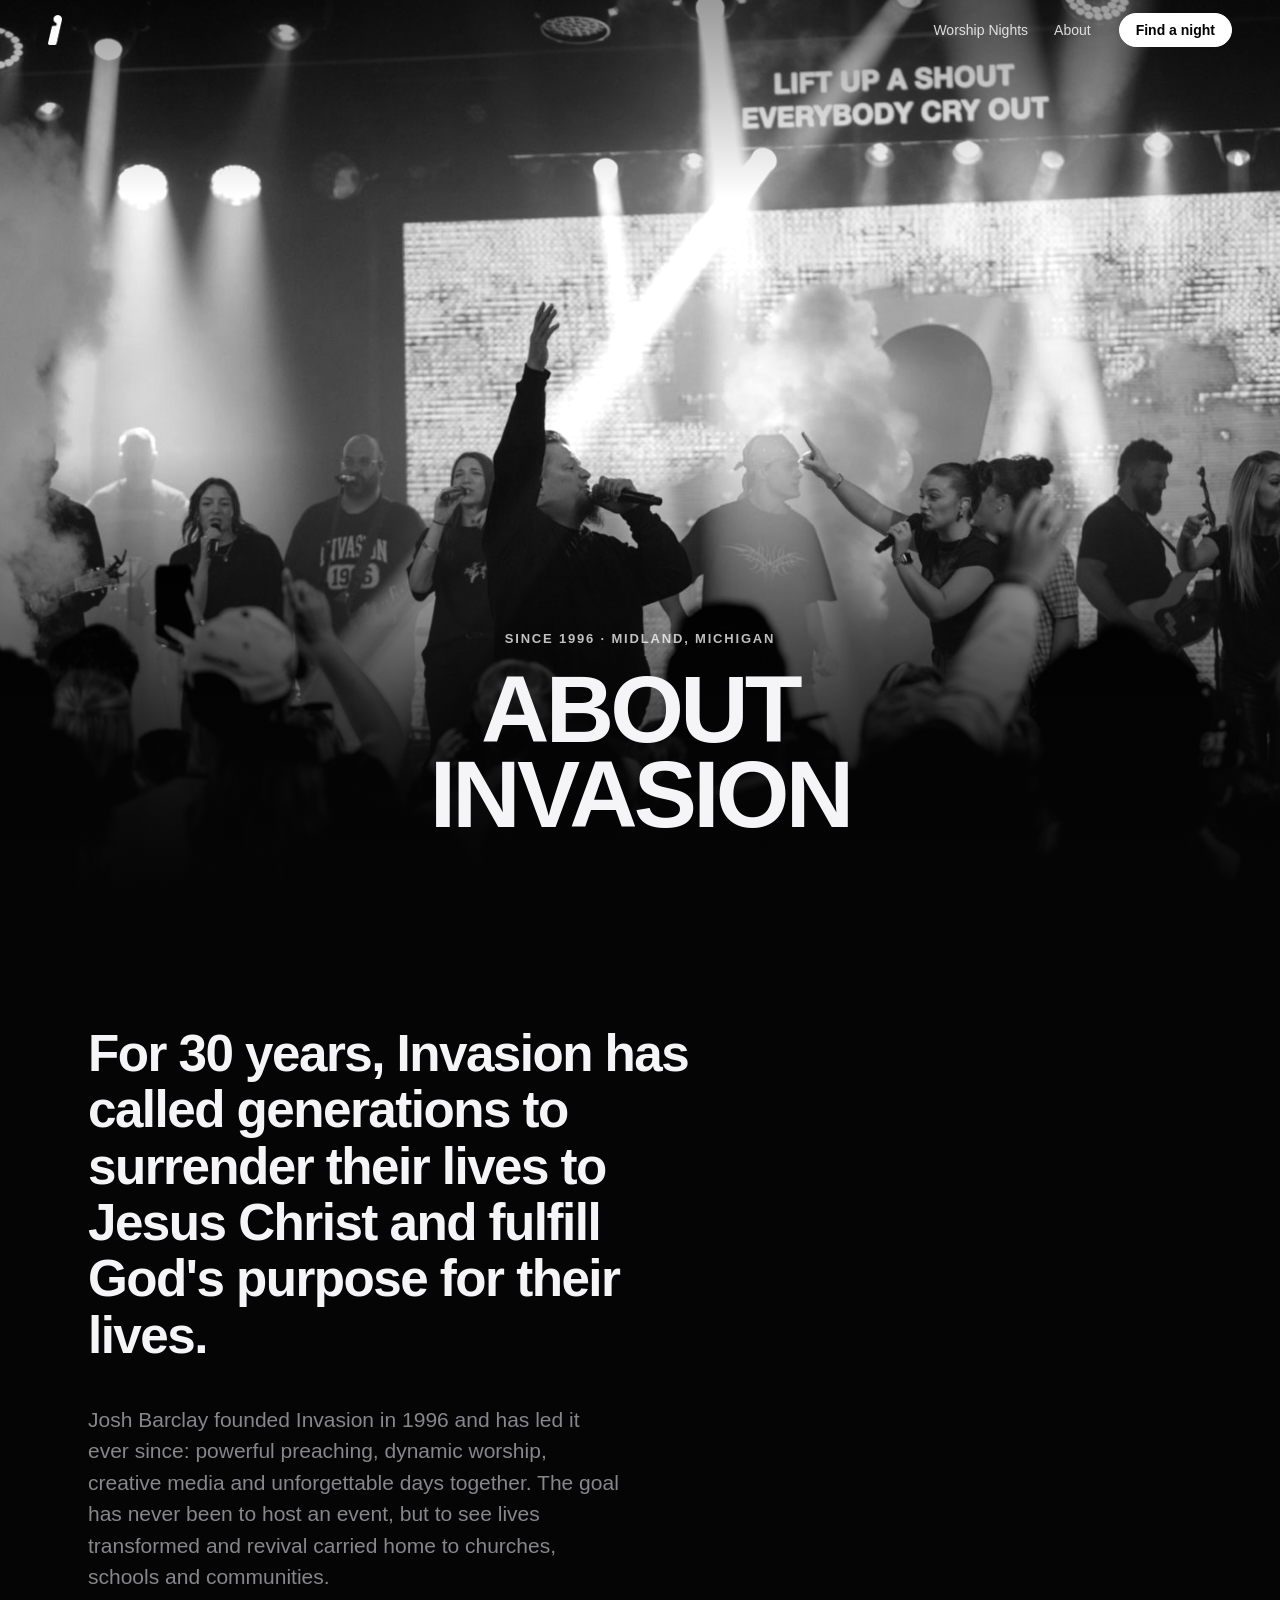
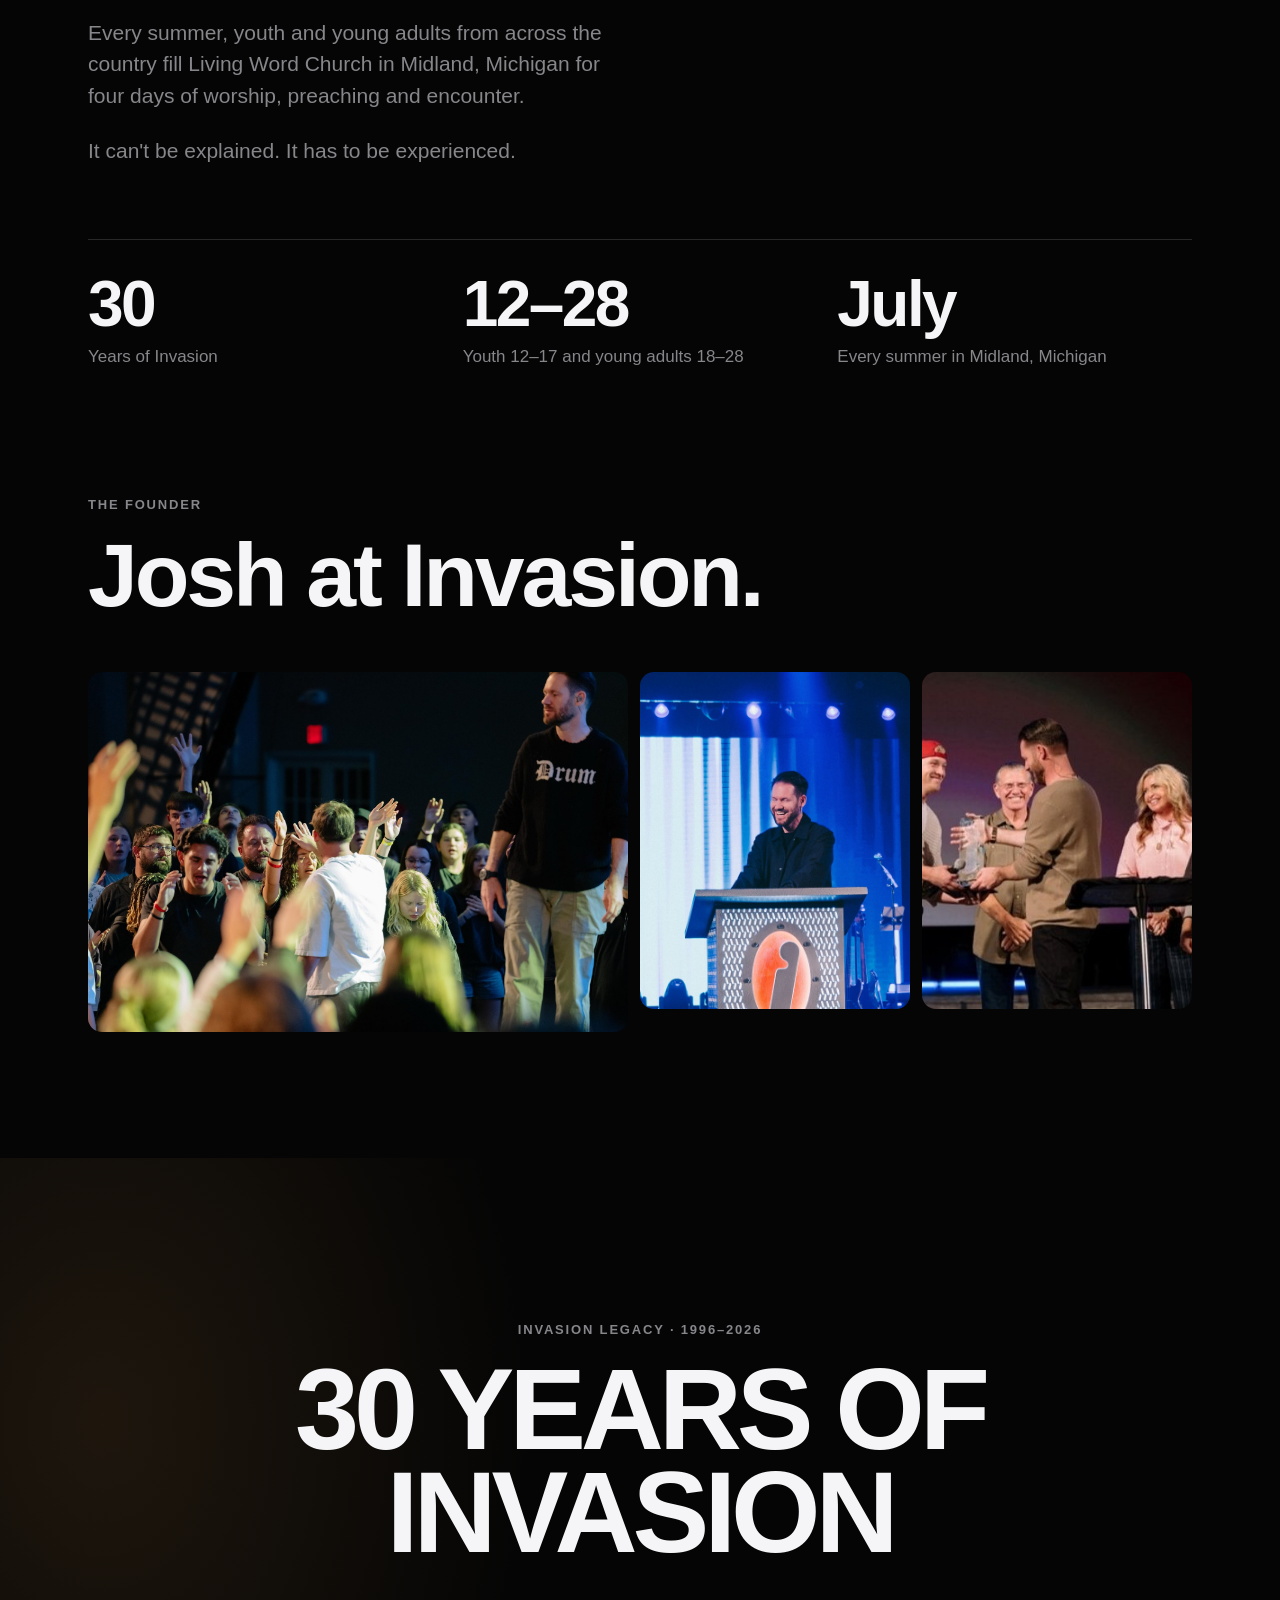
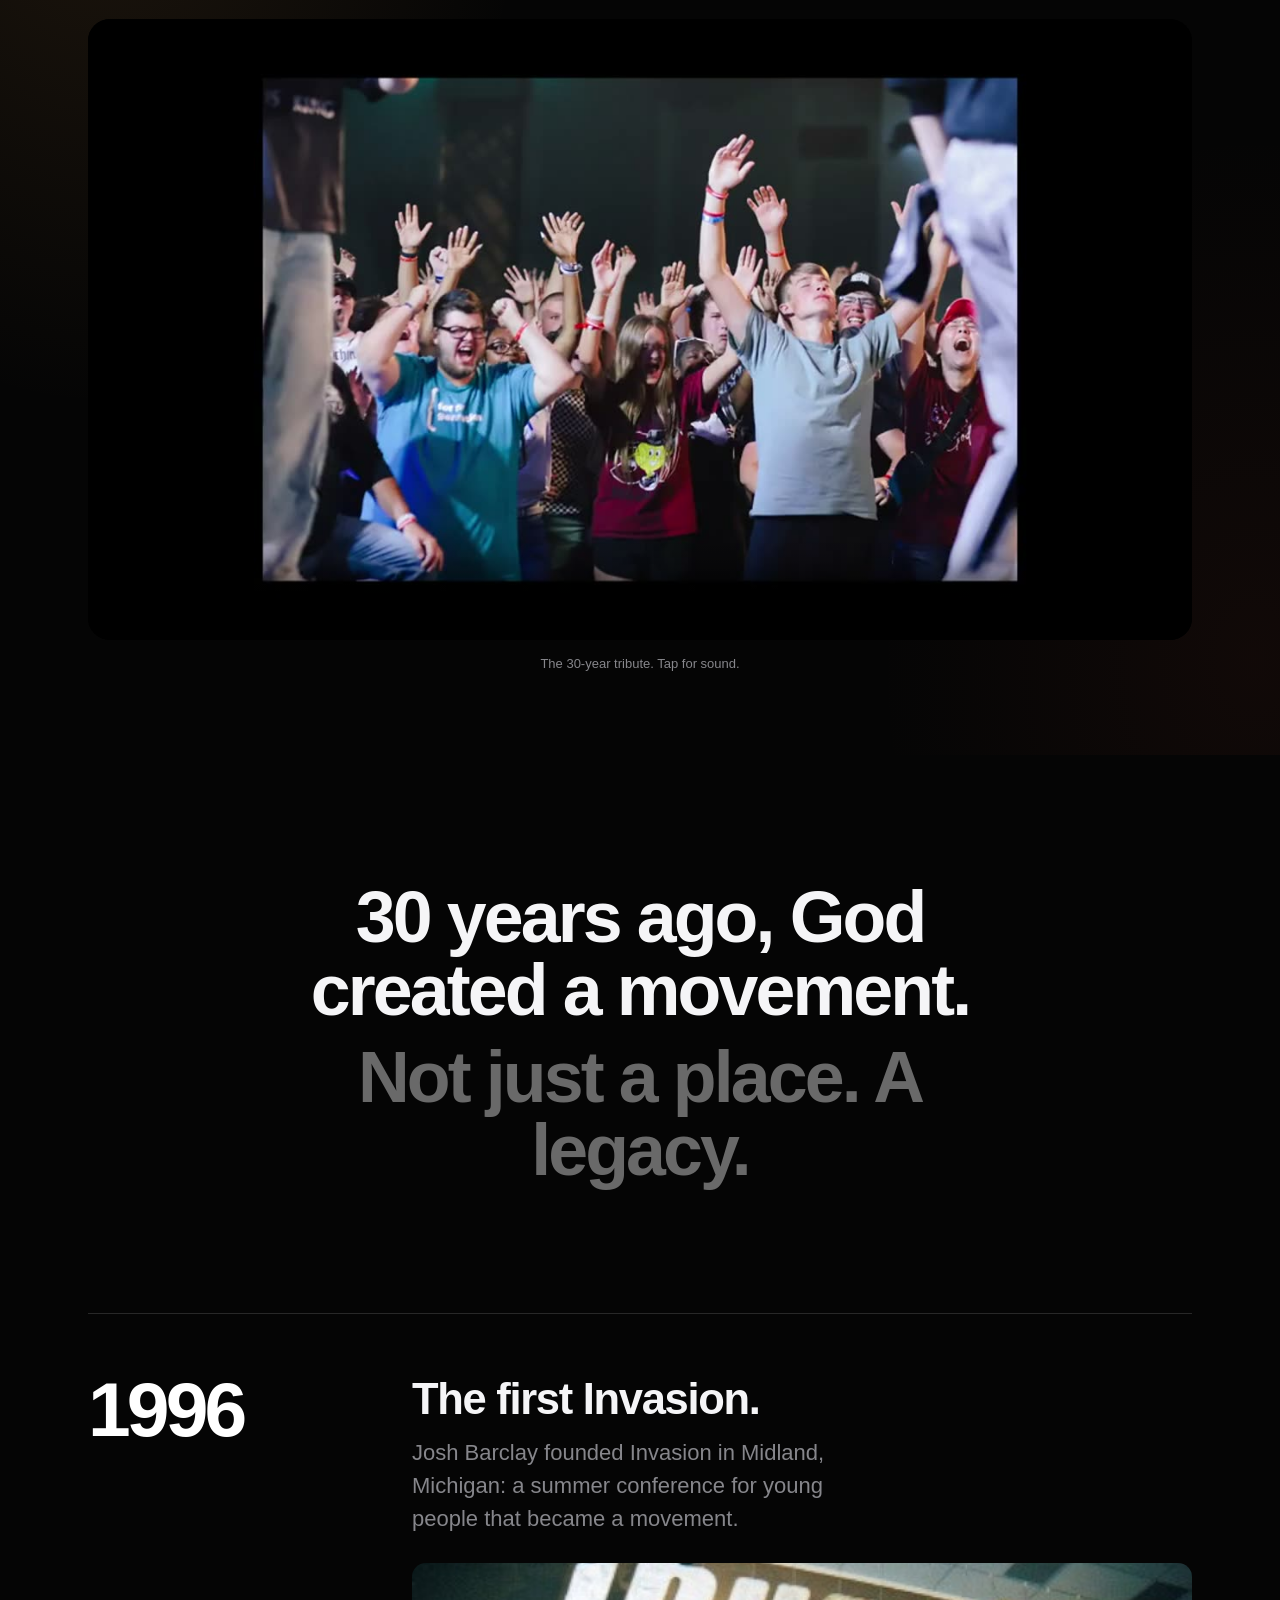
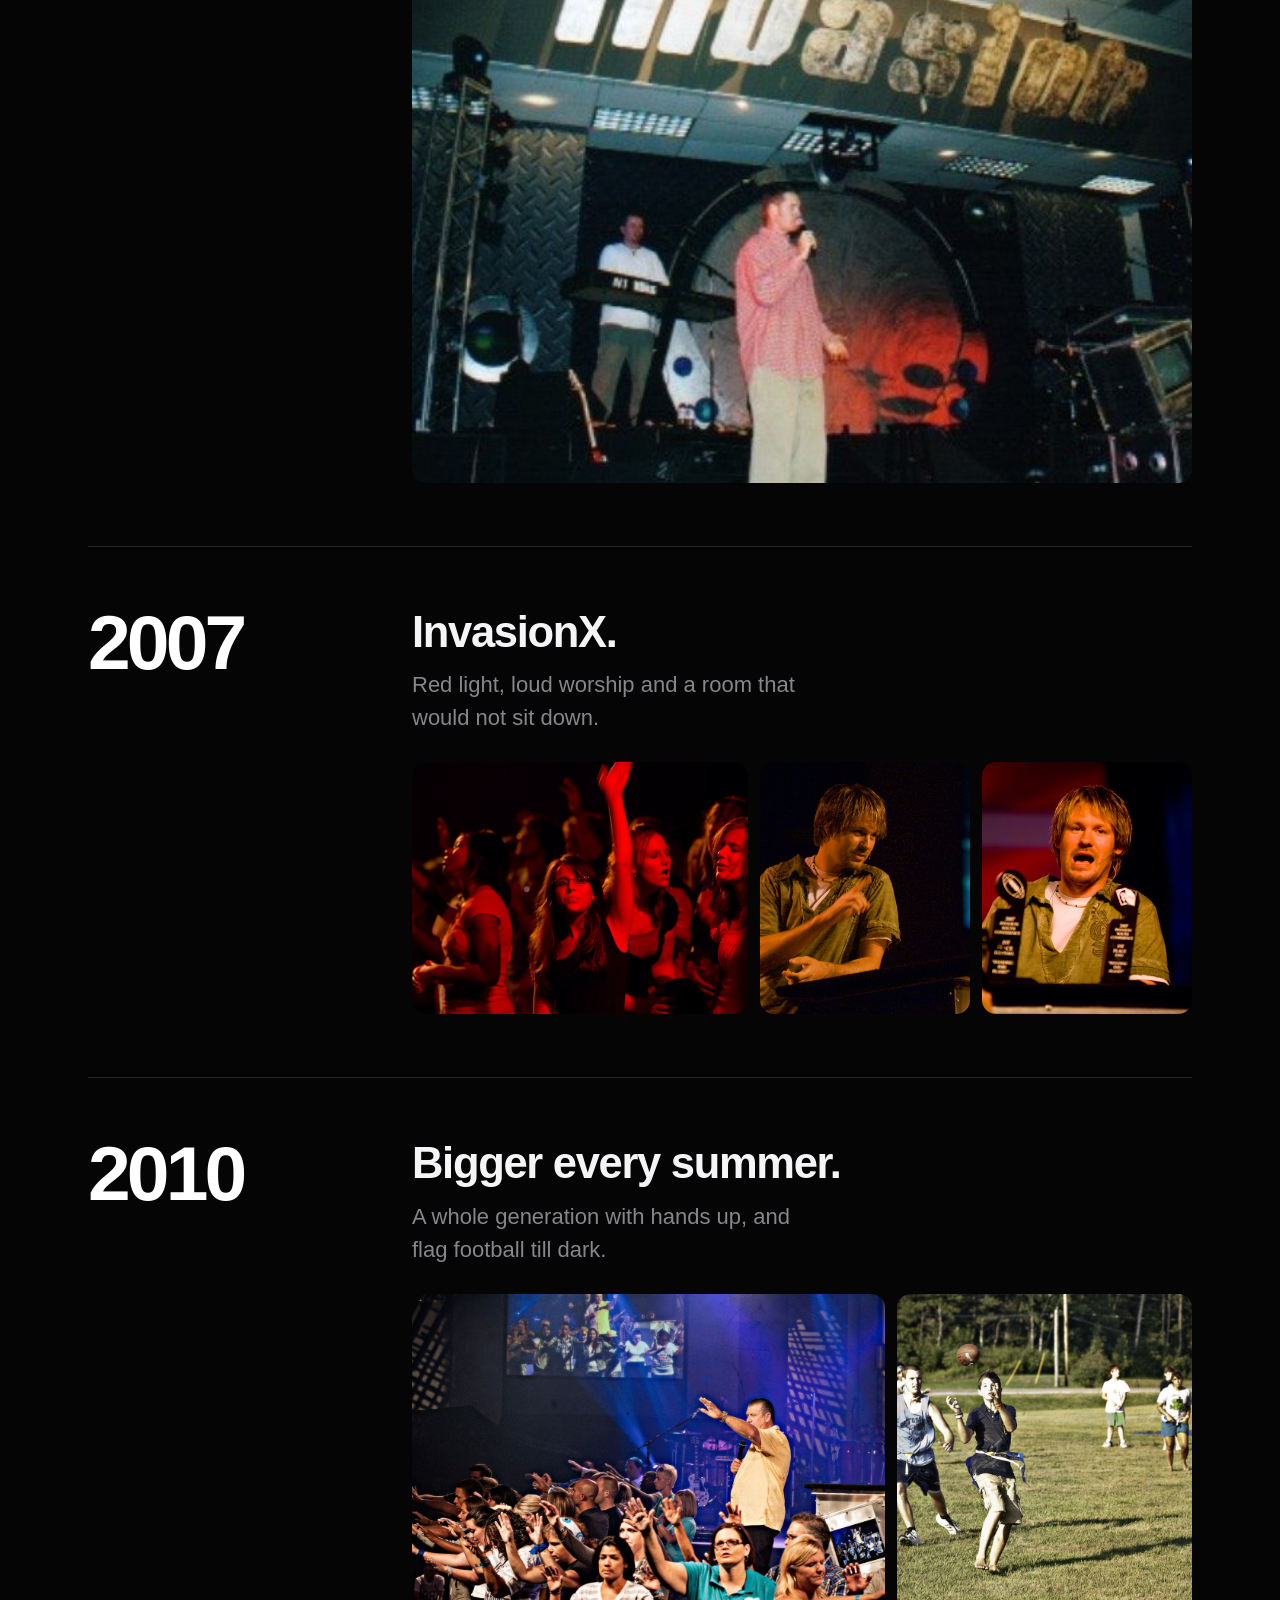
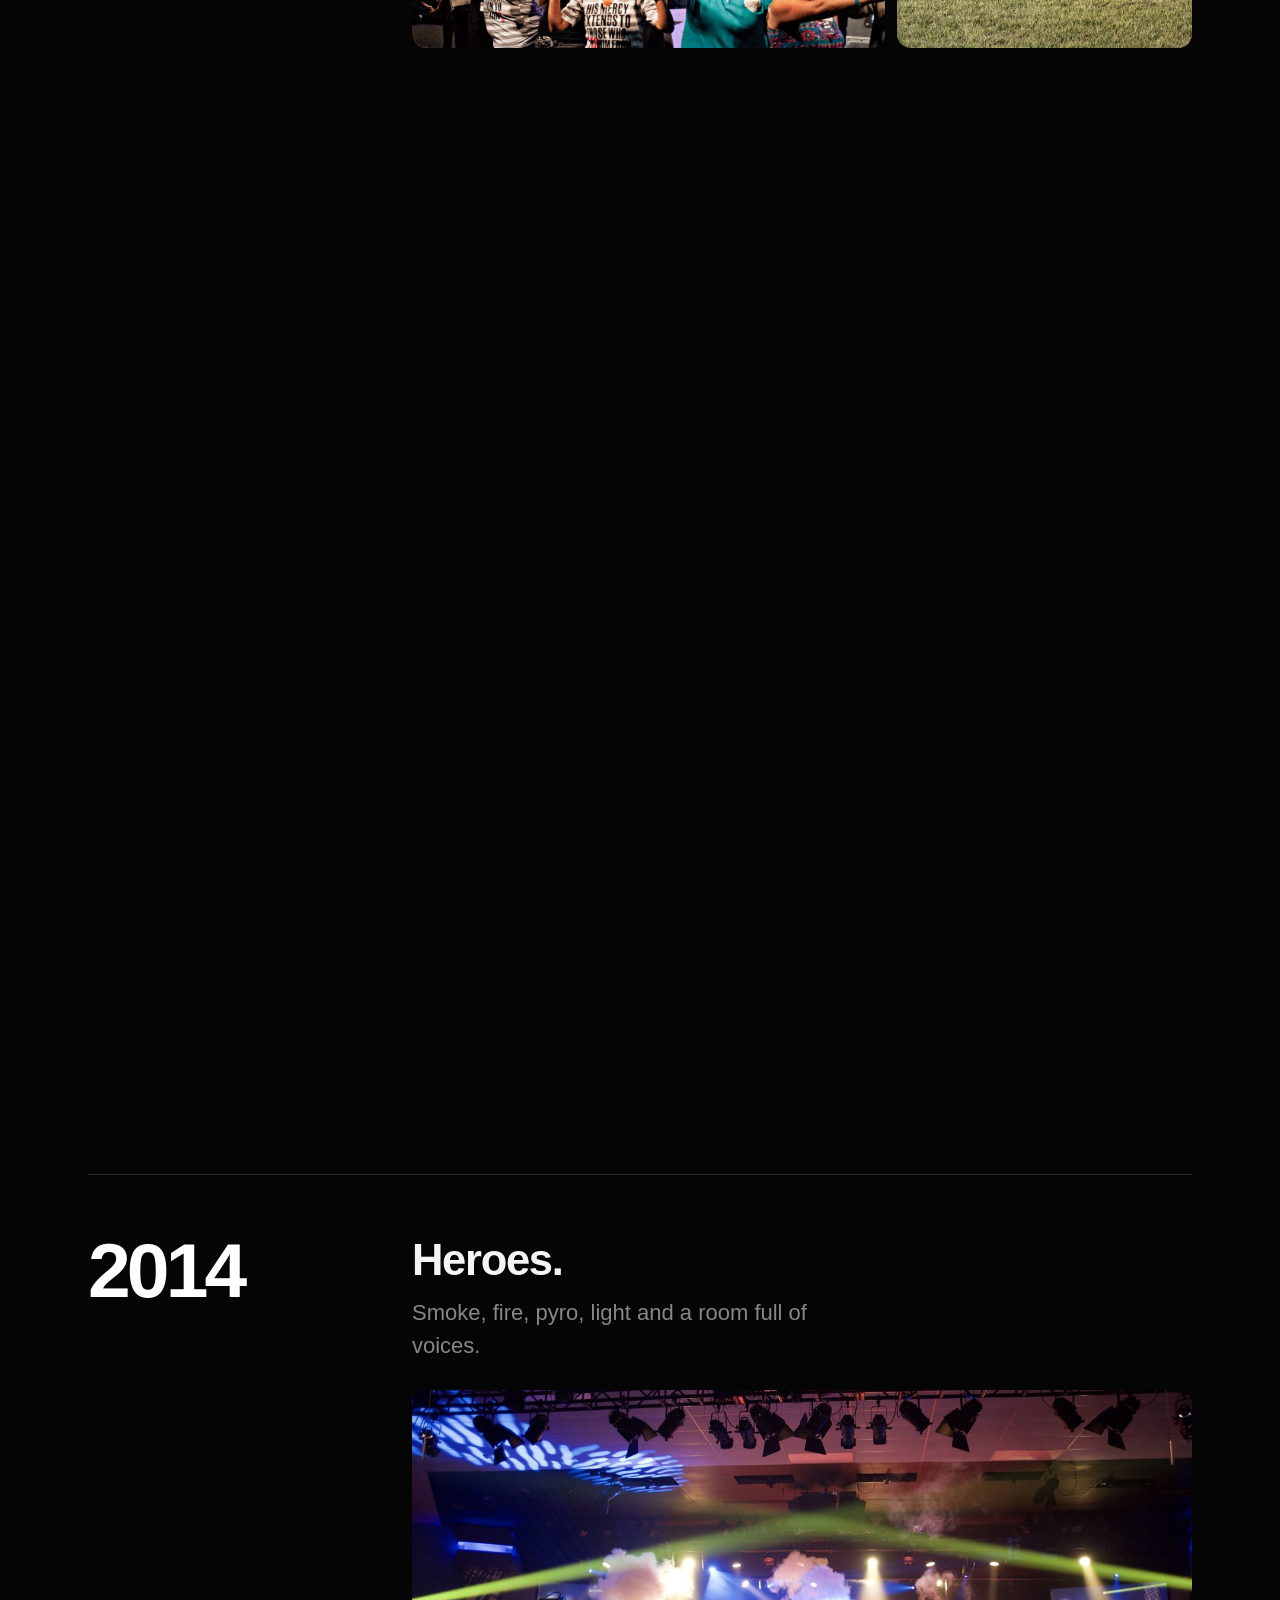
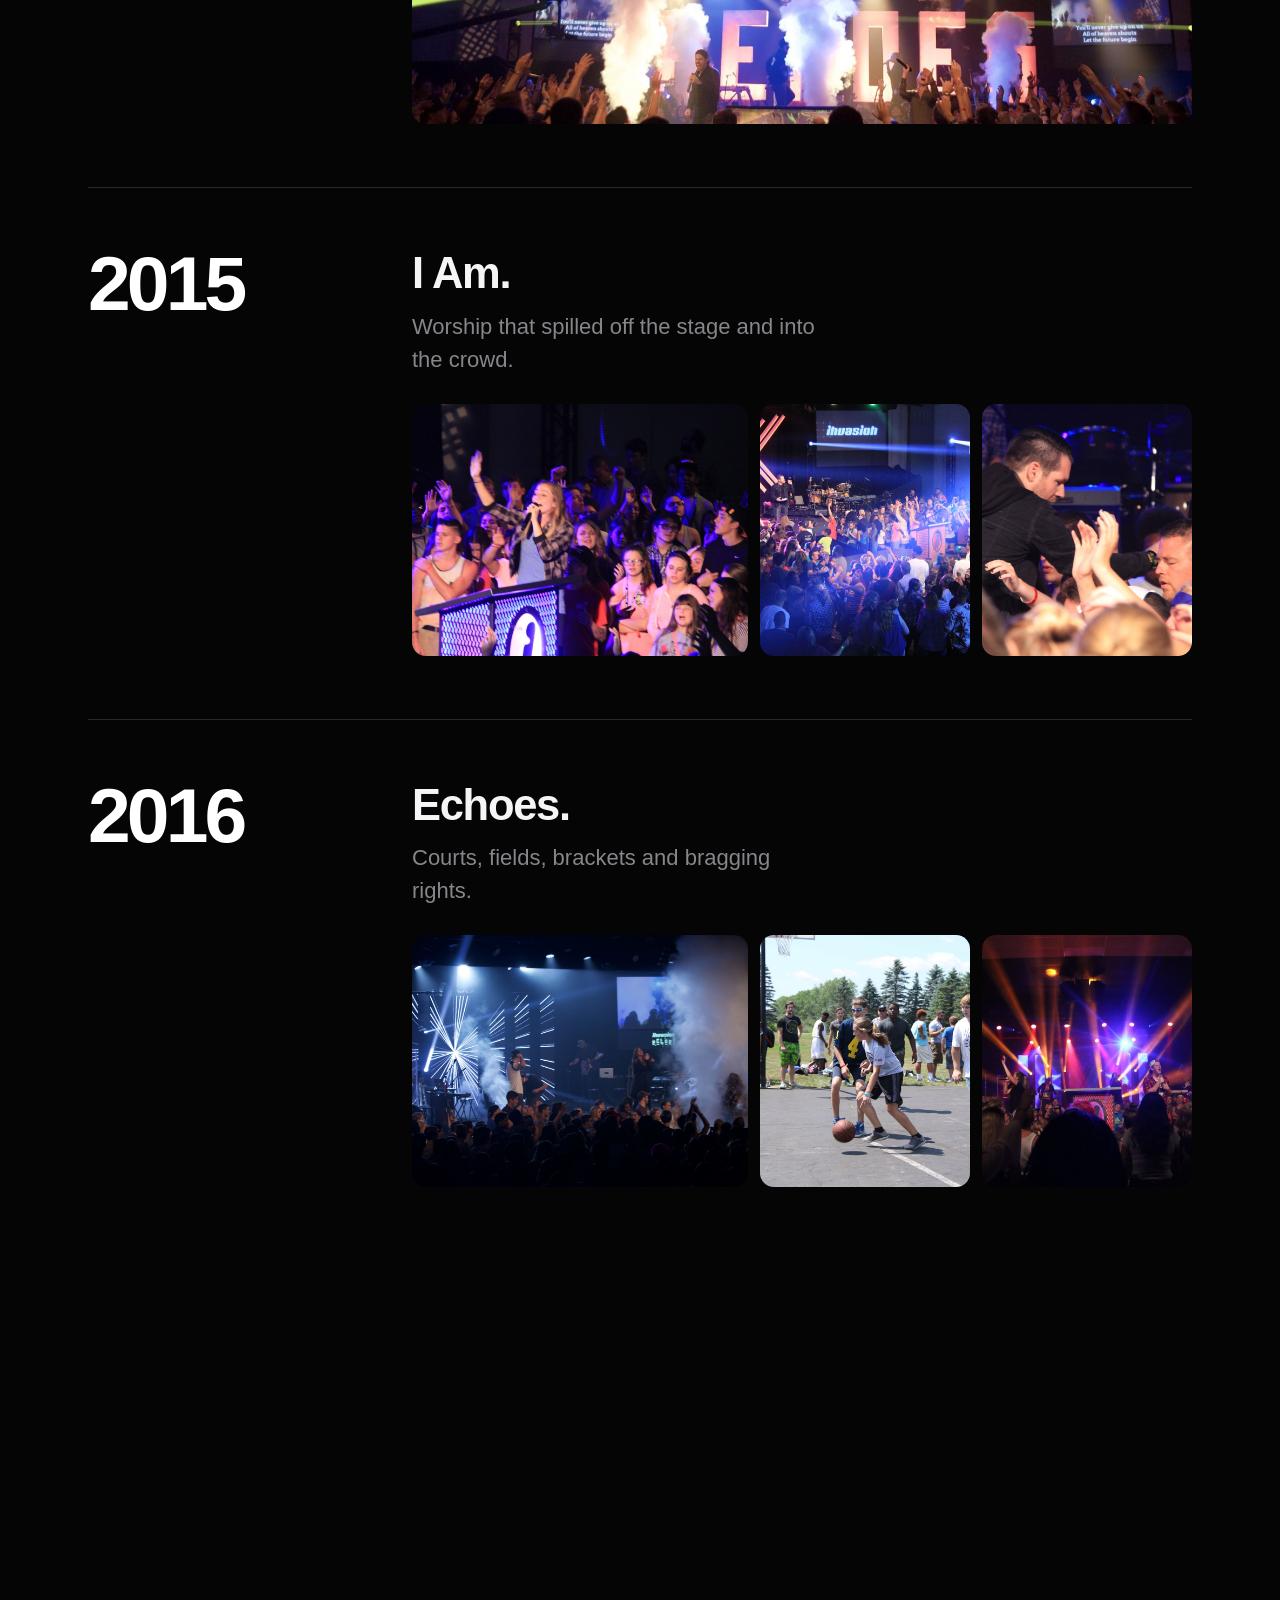
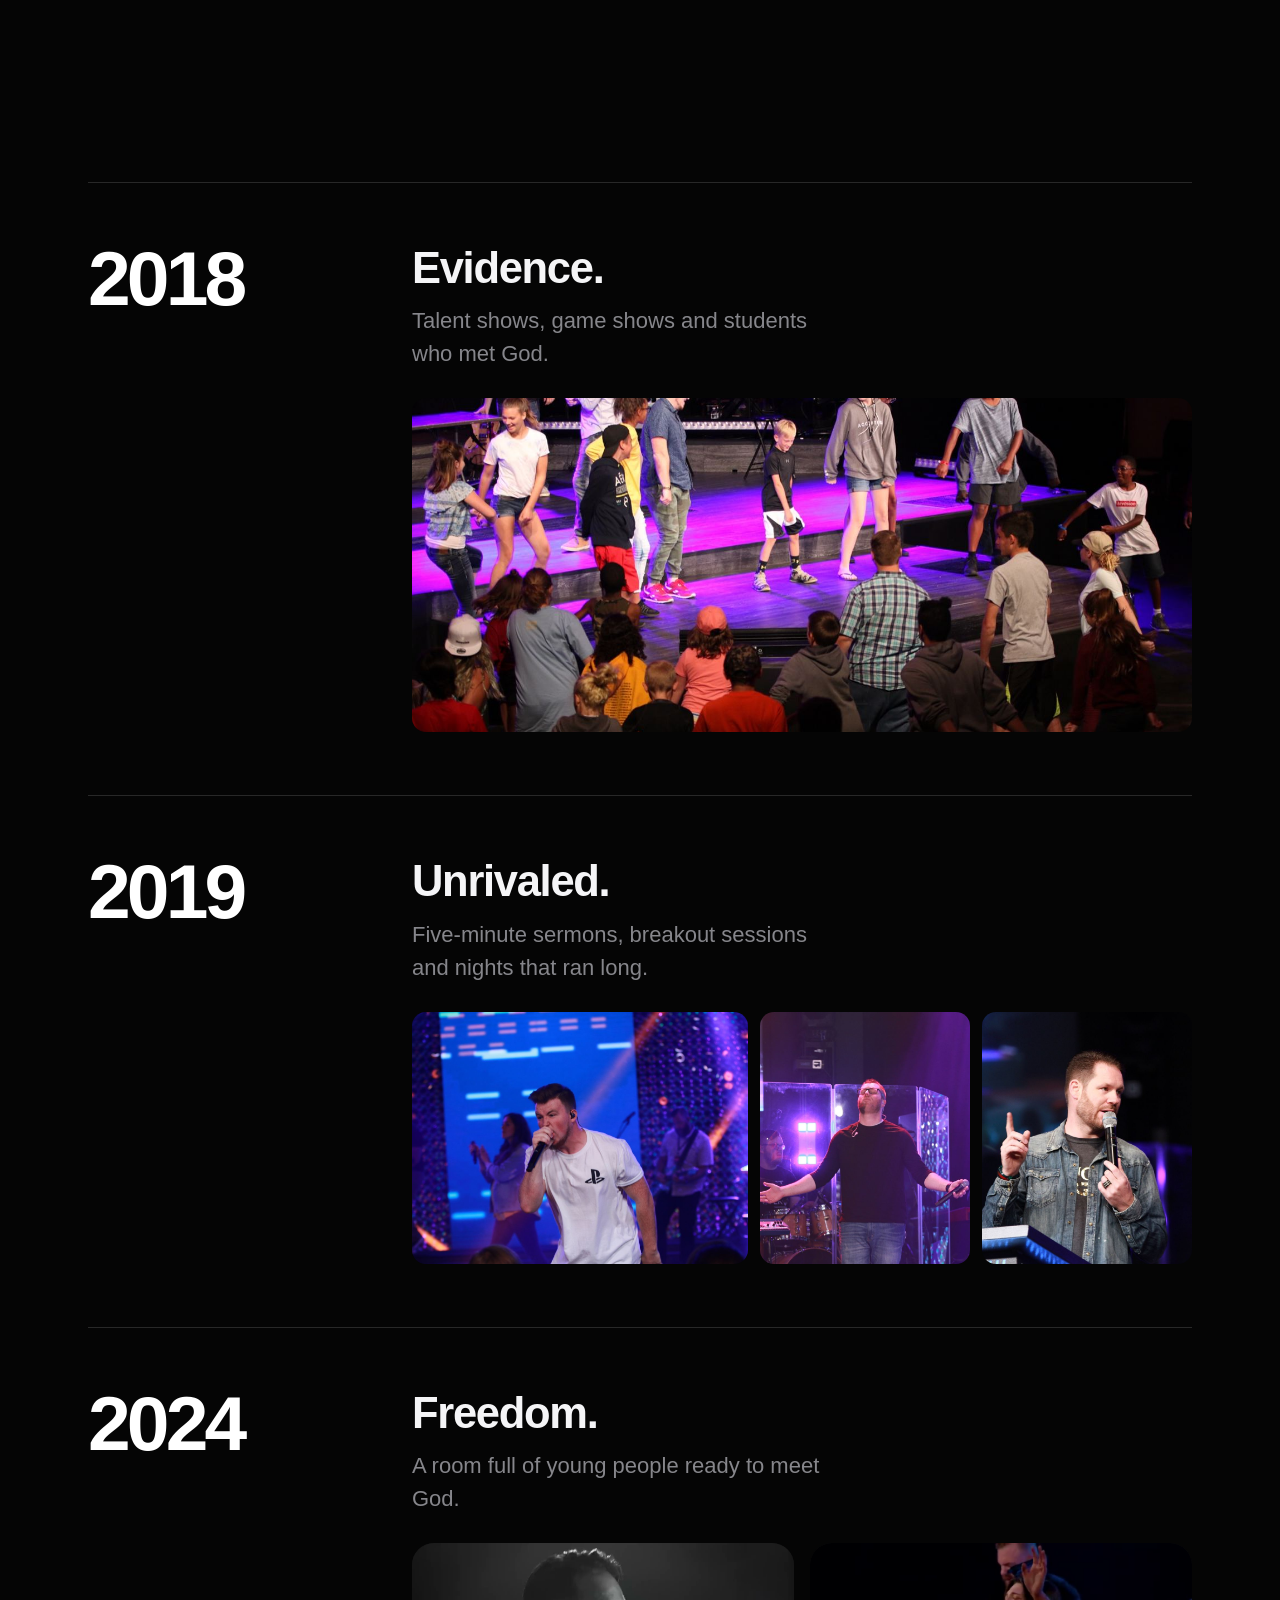
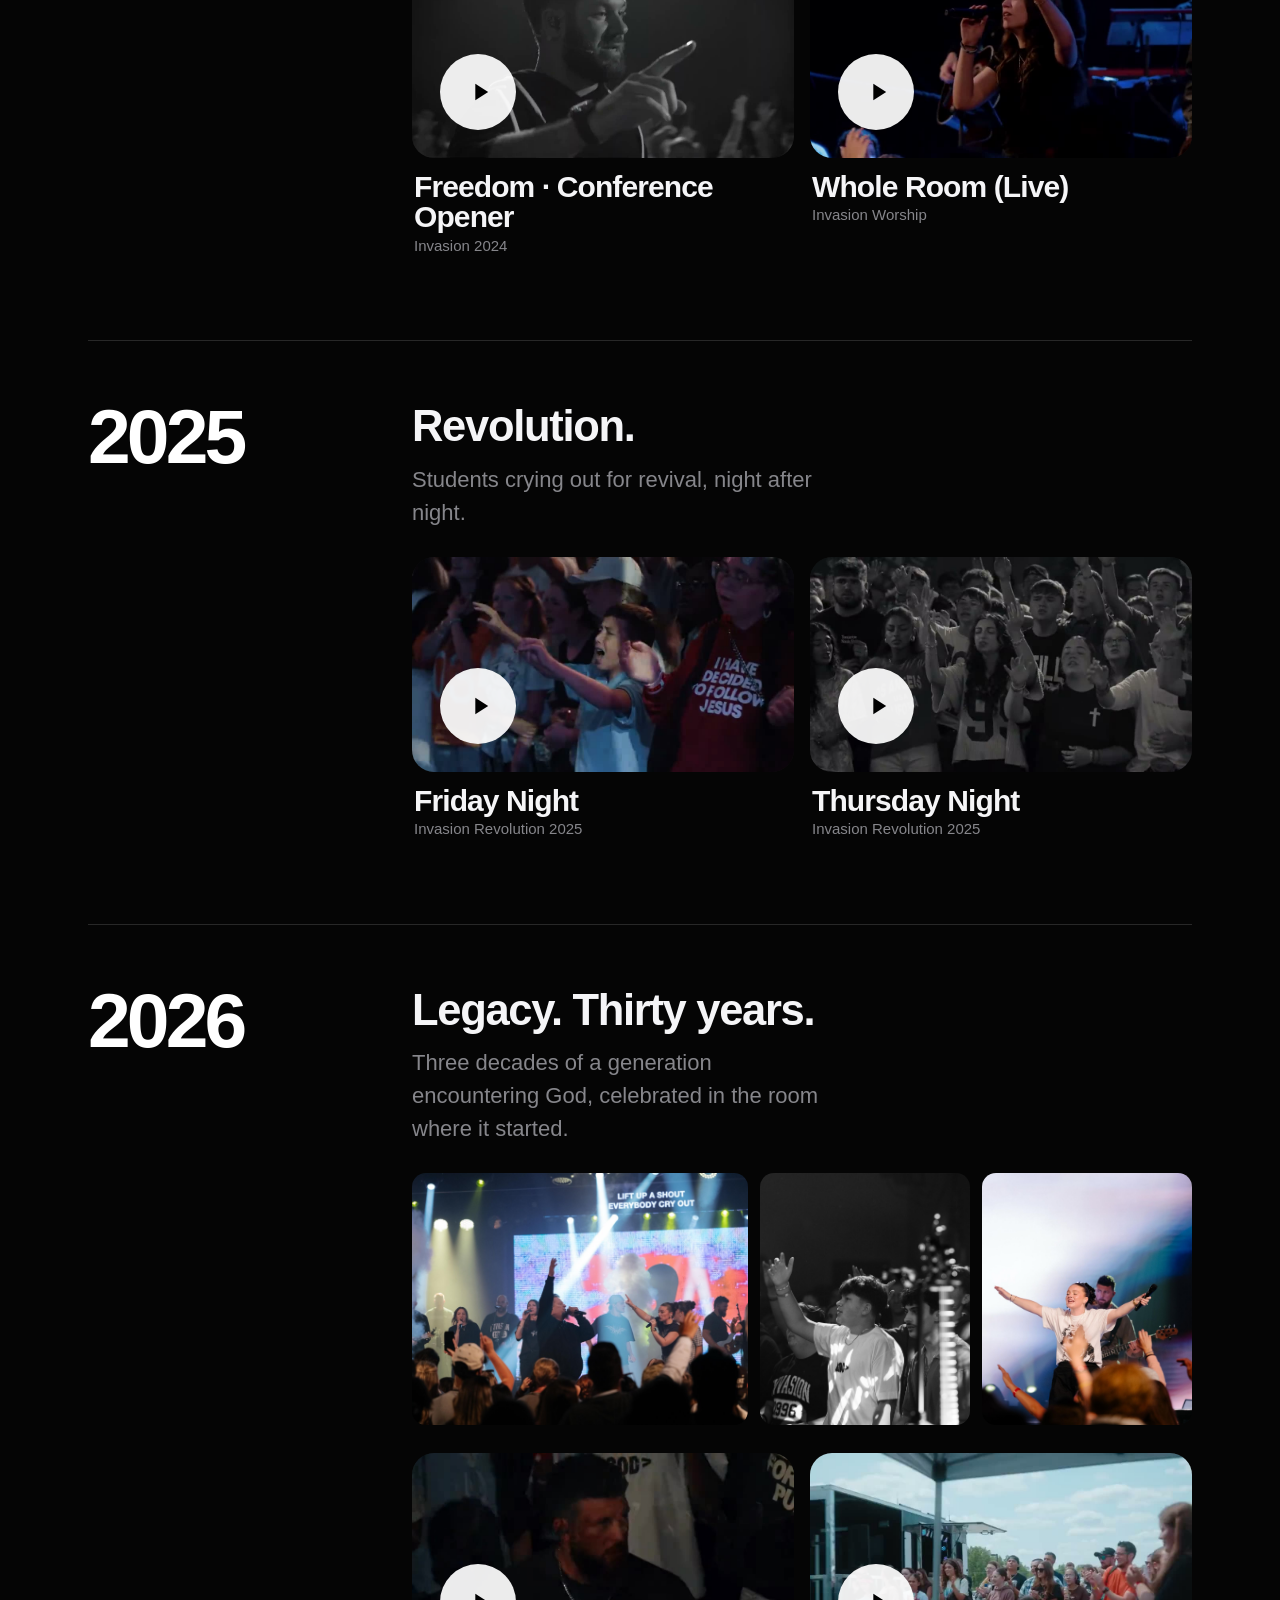
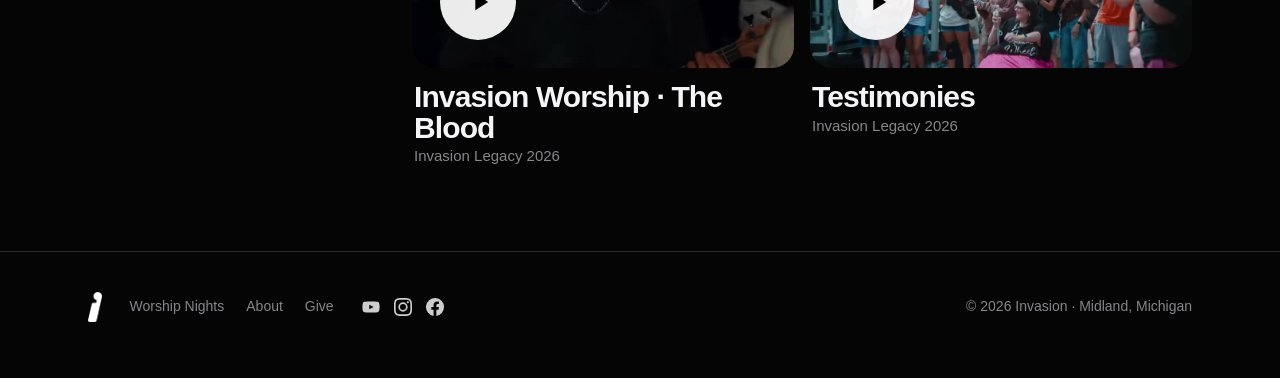
==== commit 6c992bc4: "Play video loops even when Reduce Motion is on" ====
--- a/about.html
+++ b/about.html
@@ -226,6 +226,6 @@
   </div>
 </footer>
 
-<script src="assets/invasion.js?v=6"></script>
+<script src="assets/invasion.js?v=7"></script>
 </body>
 </html>
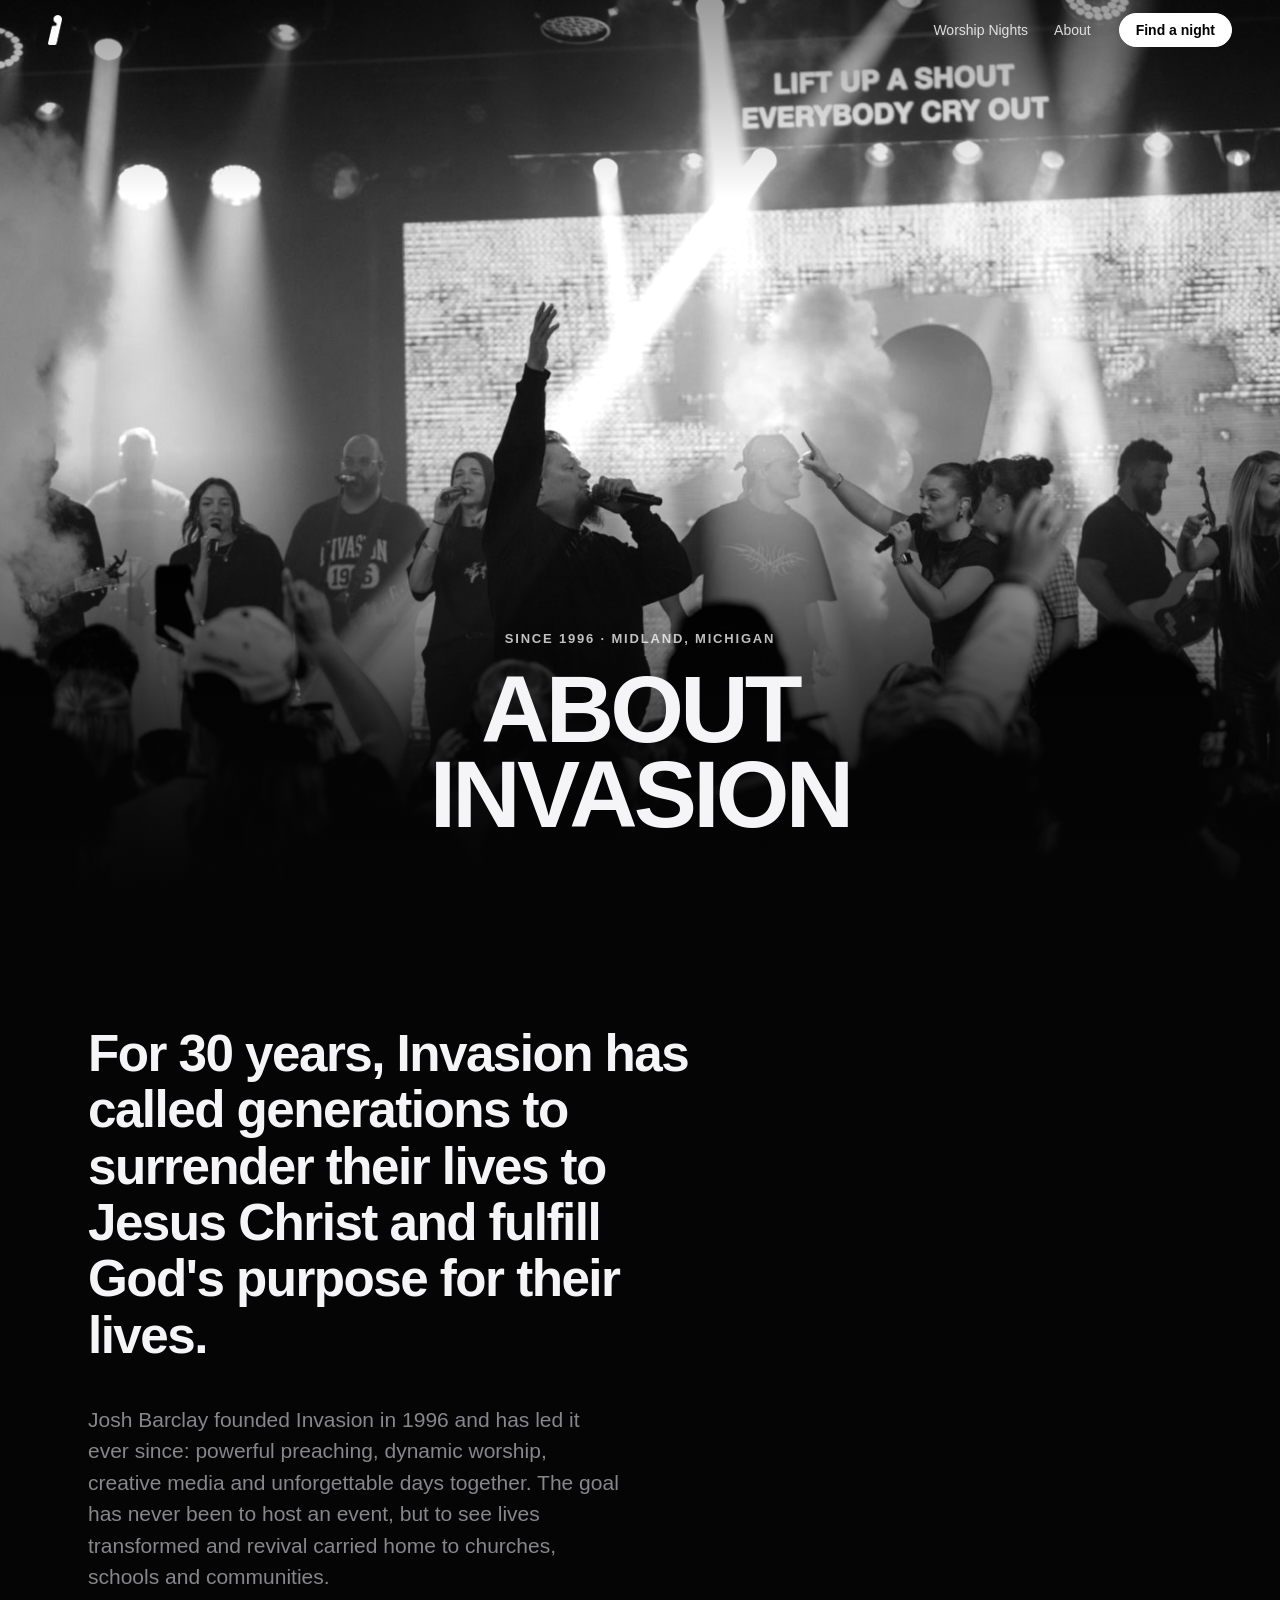
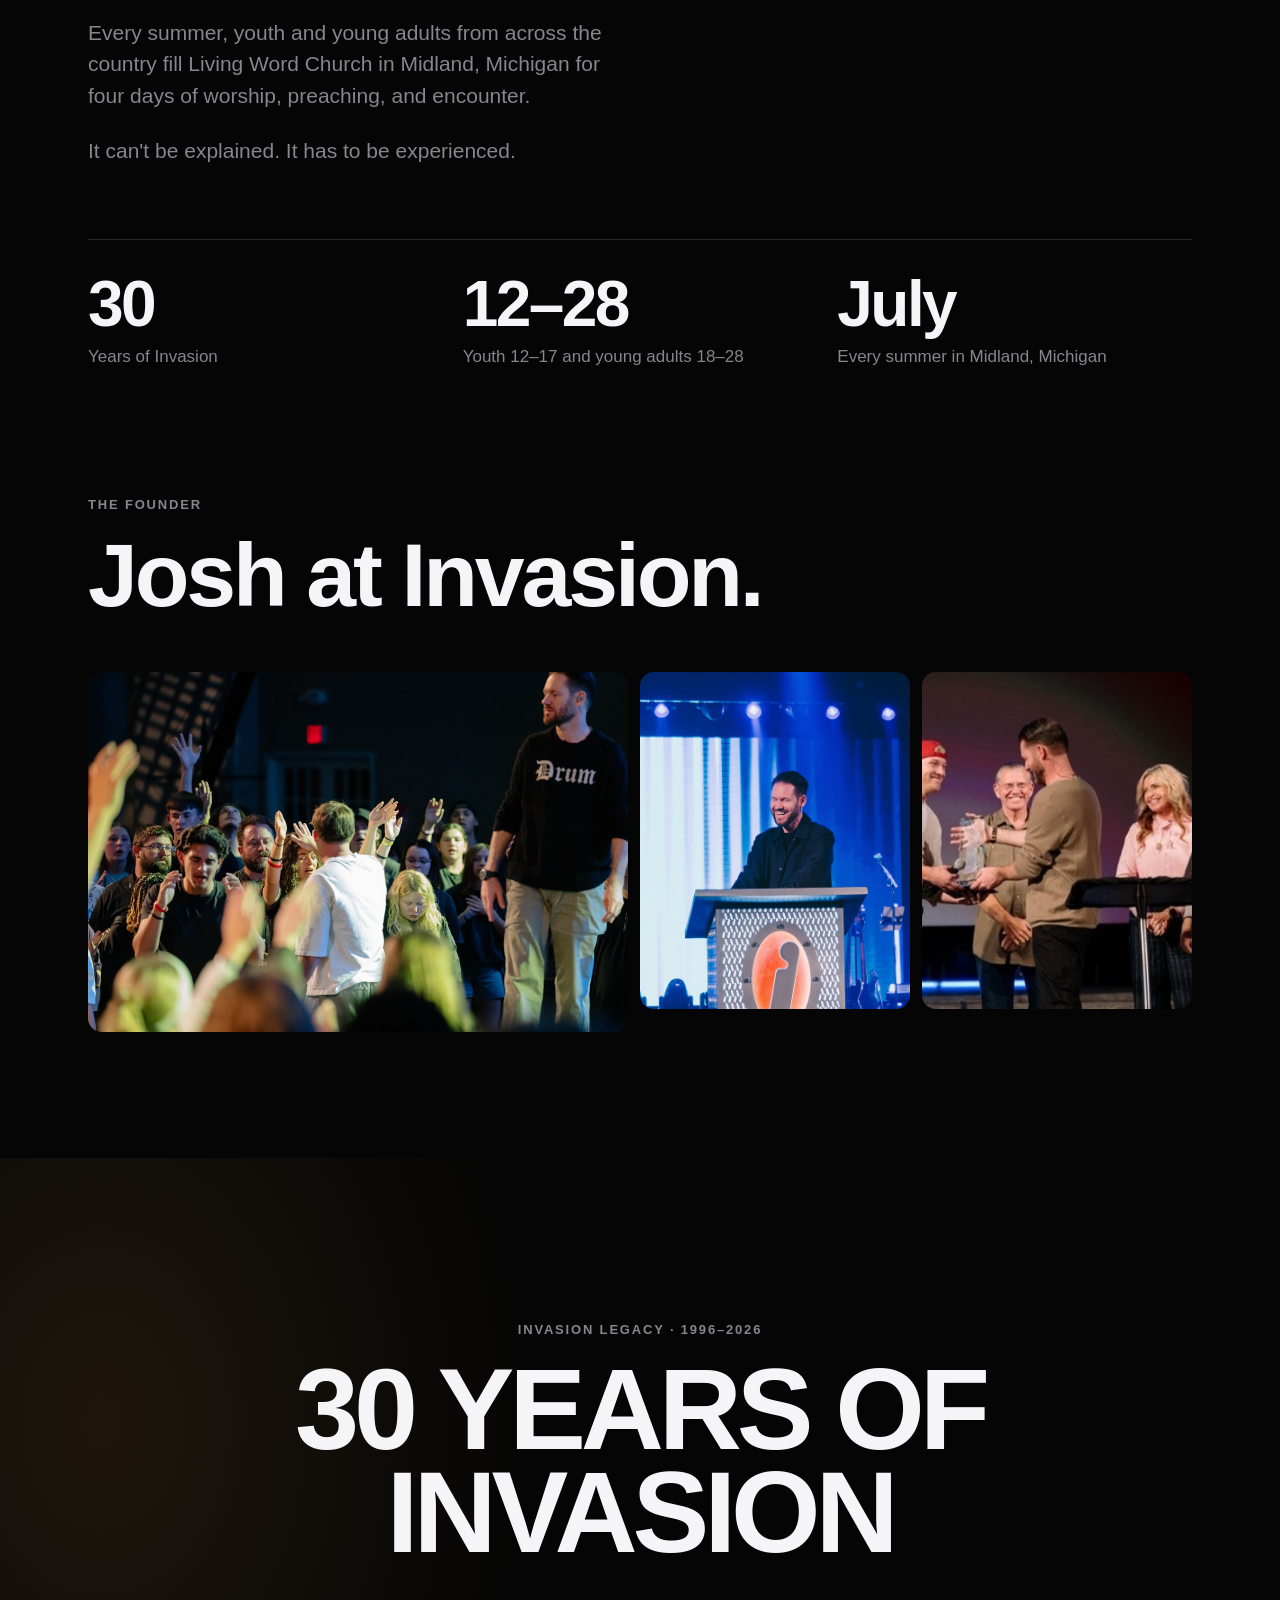
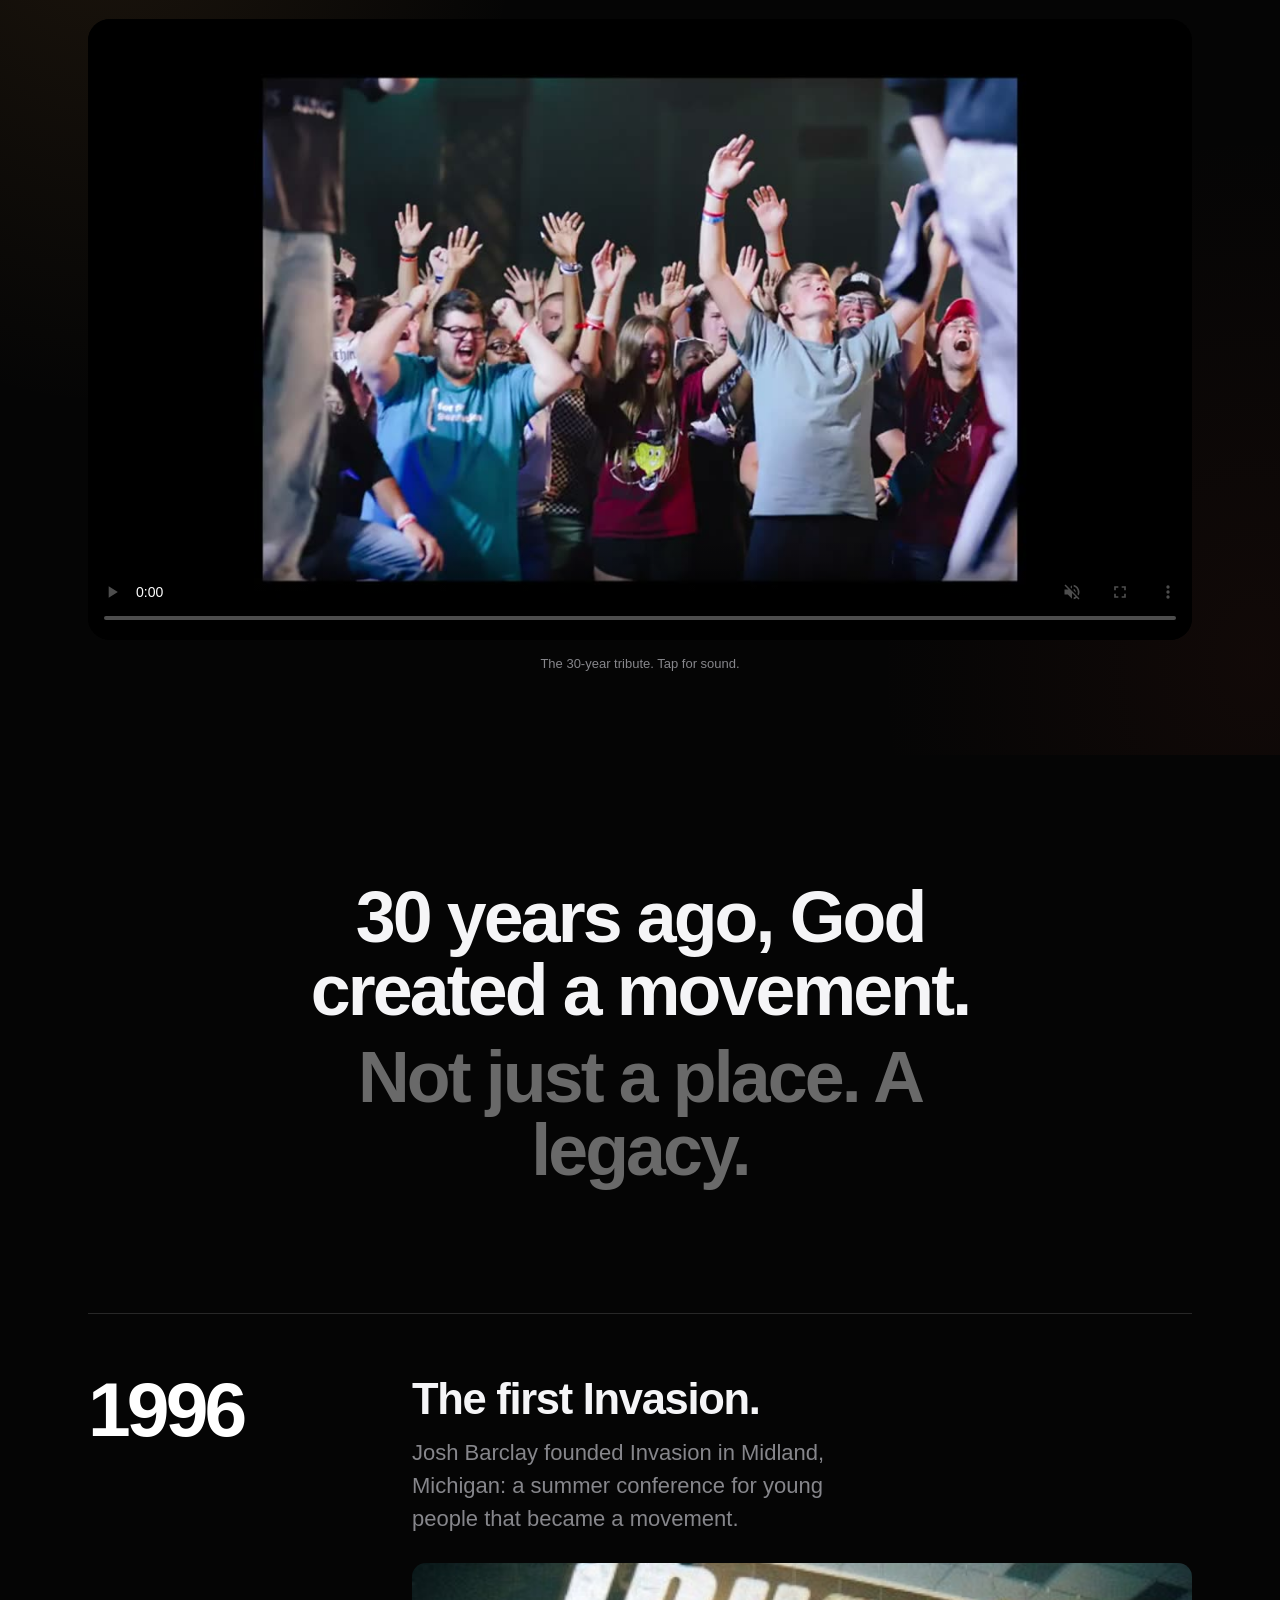
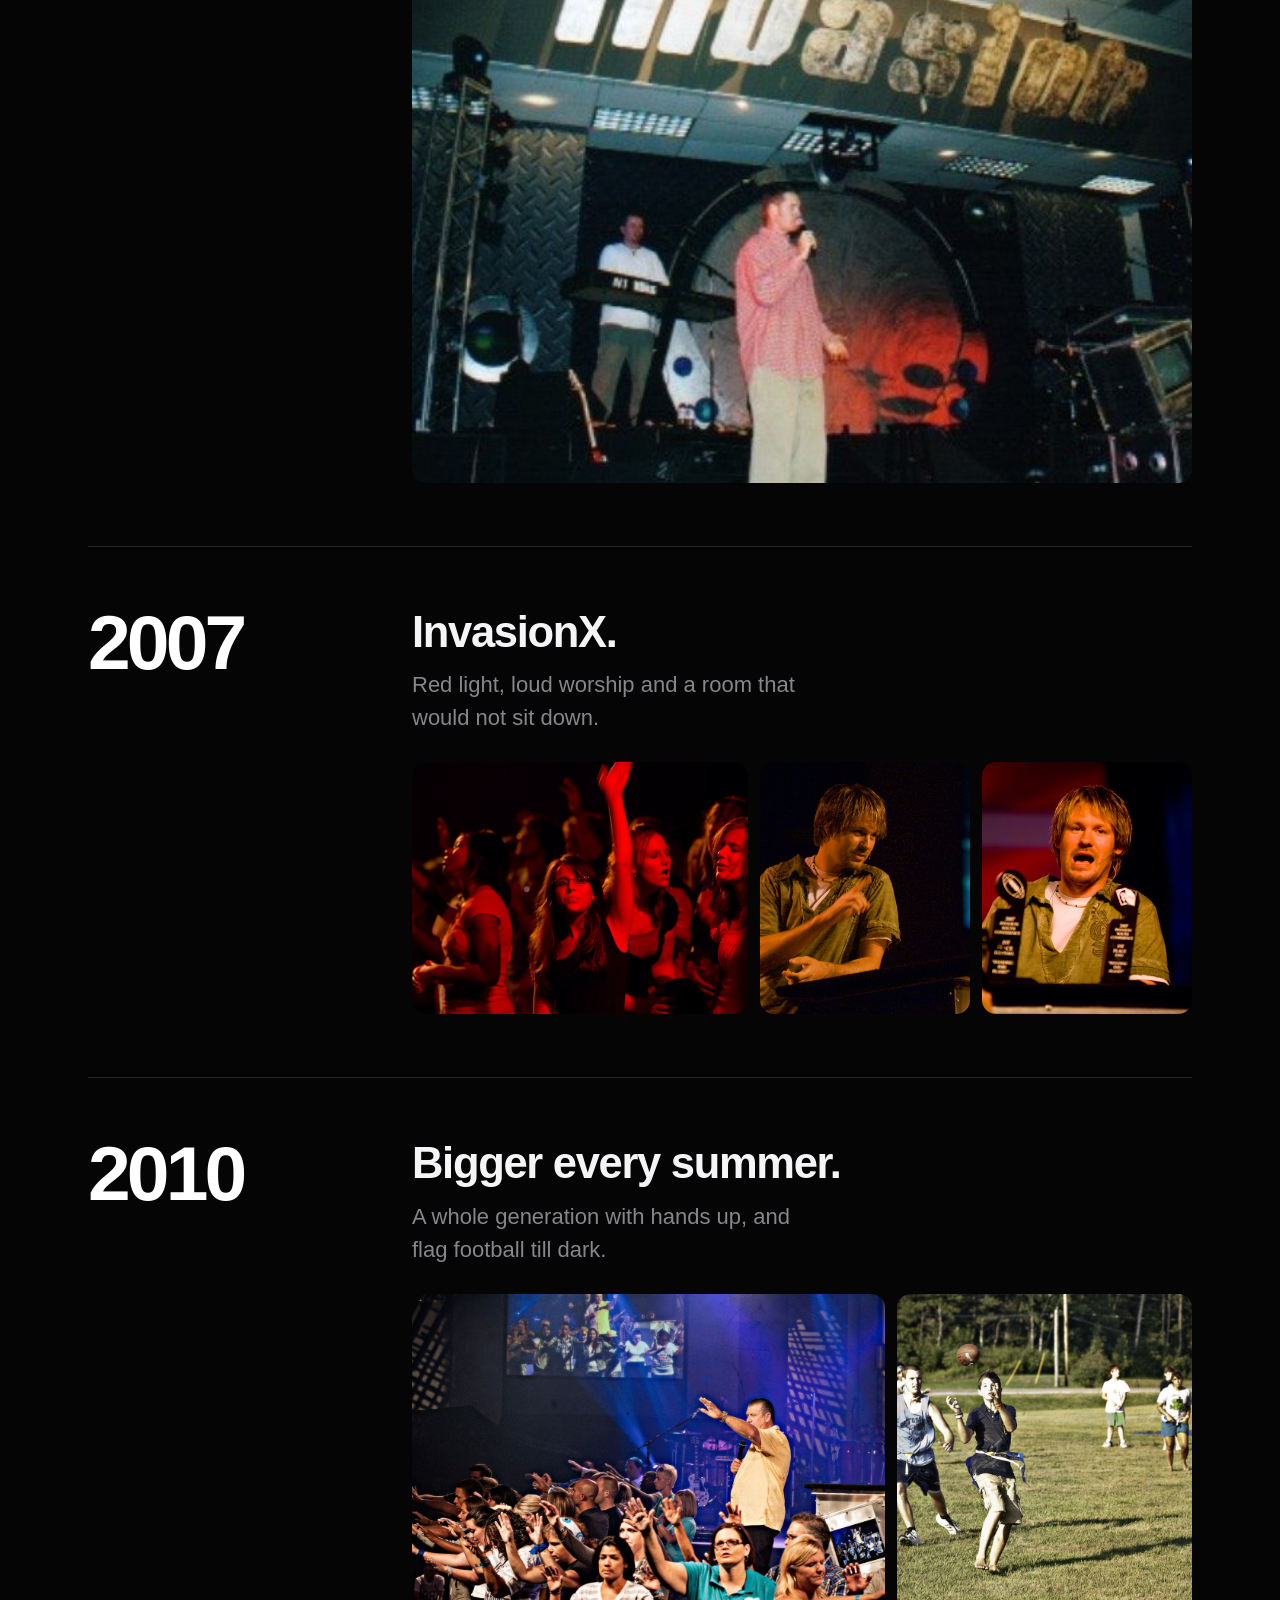
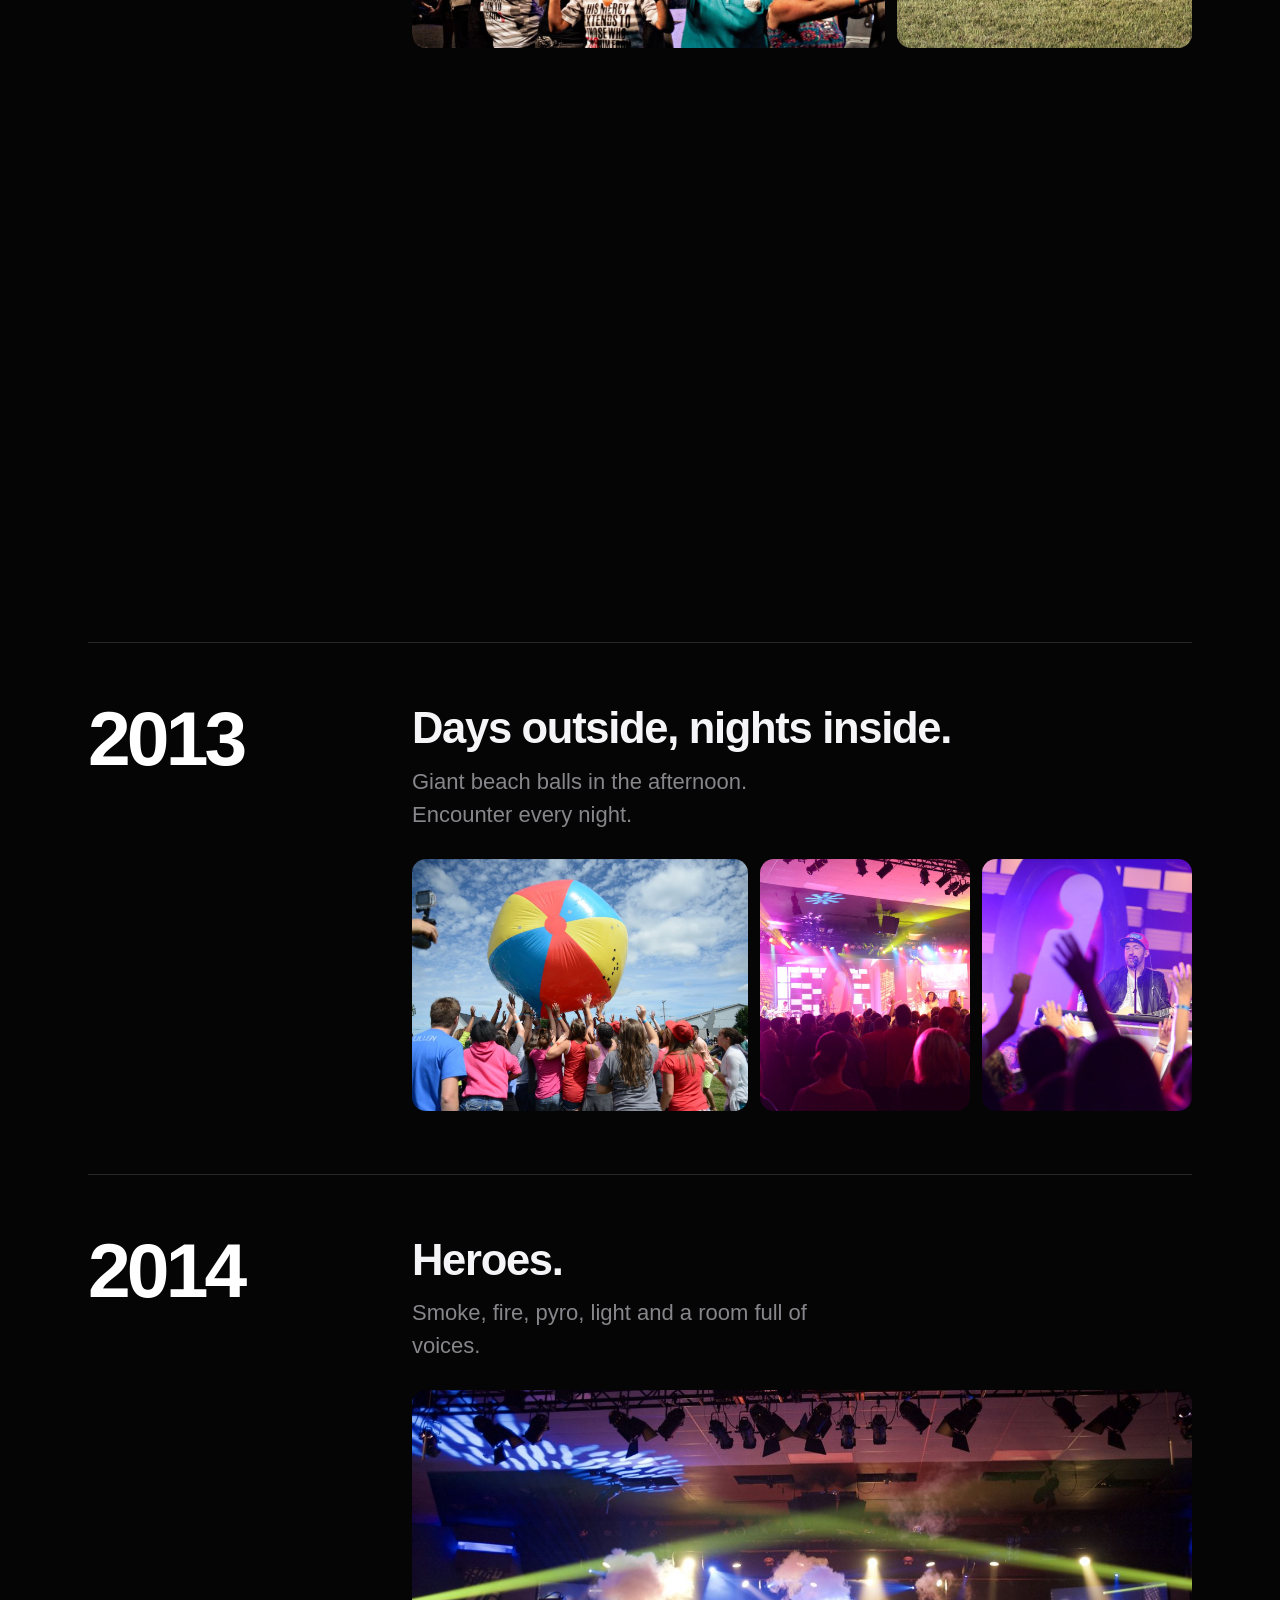
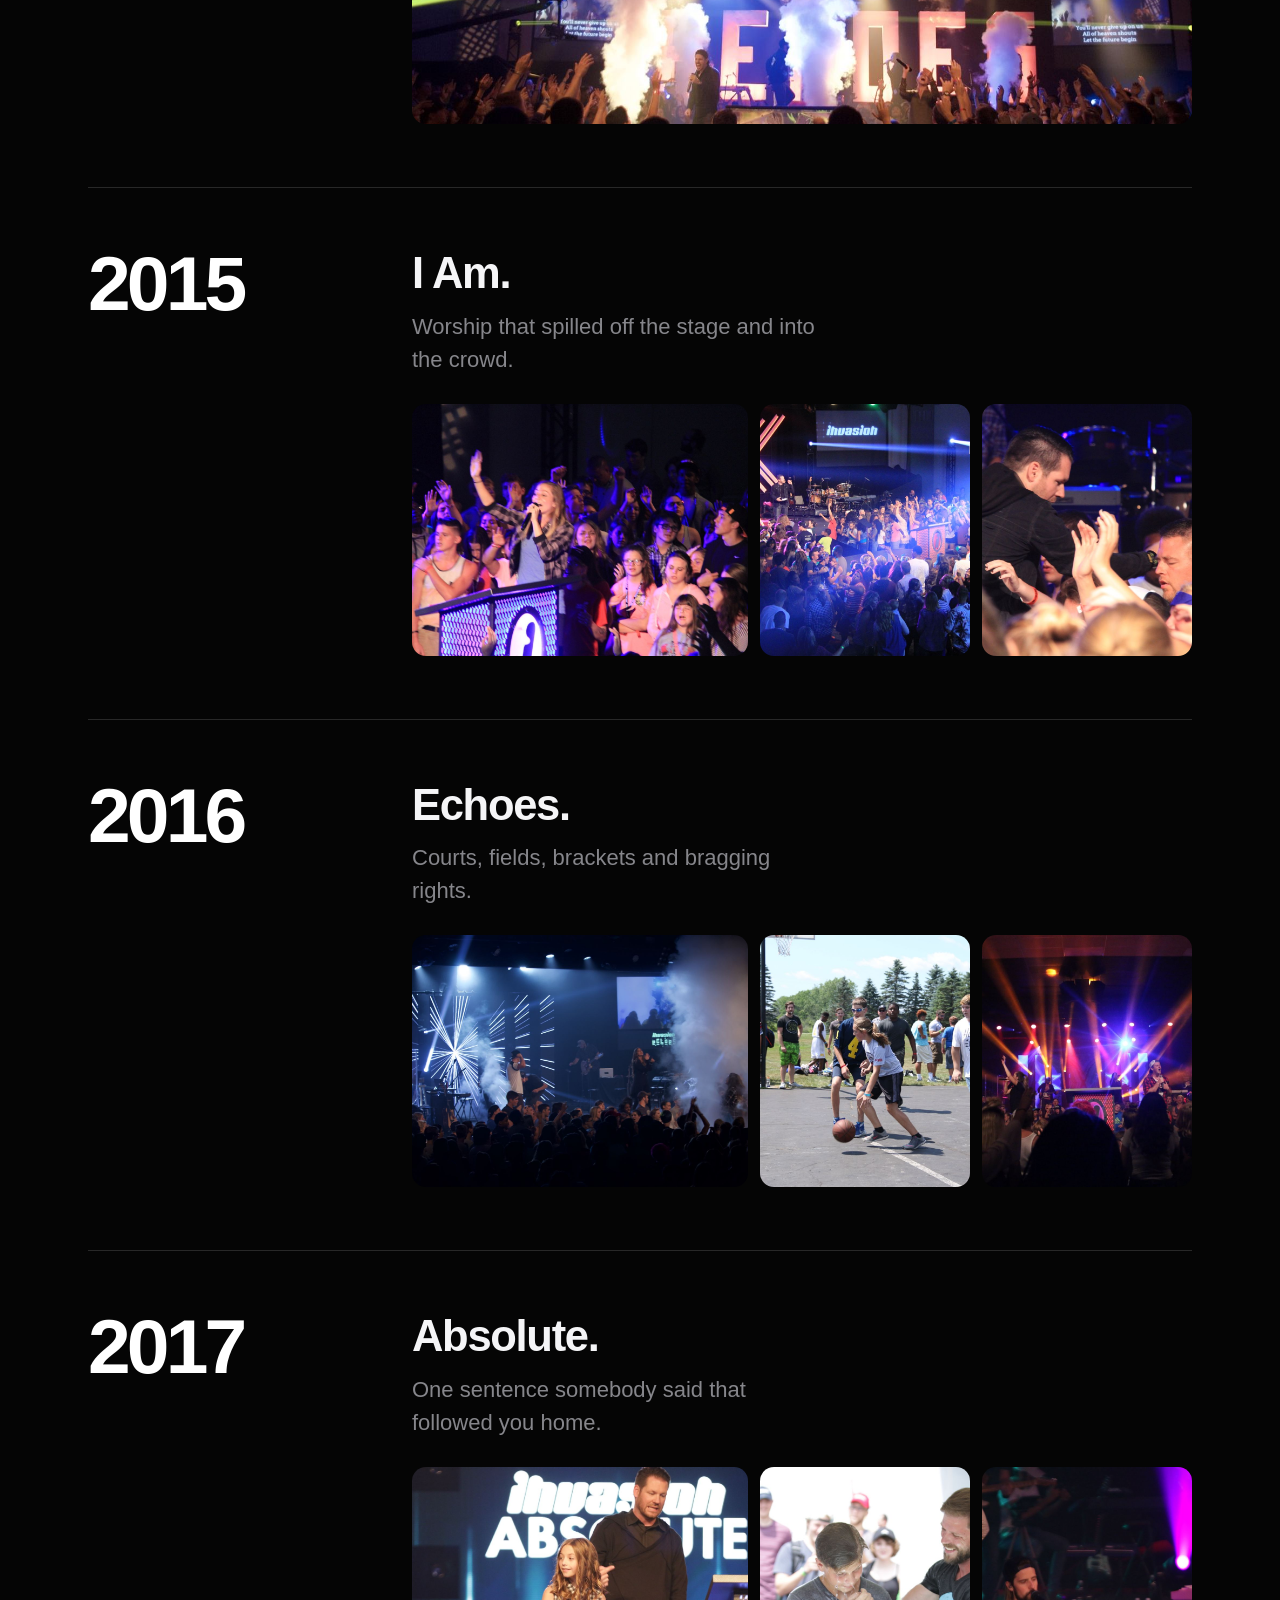
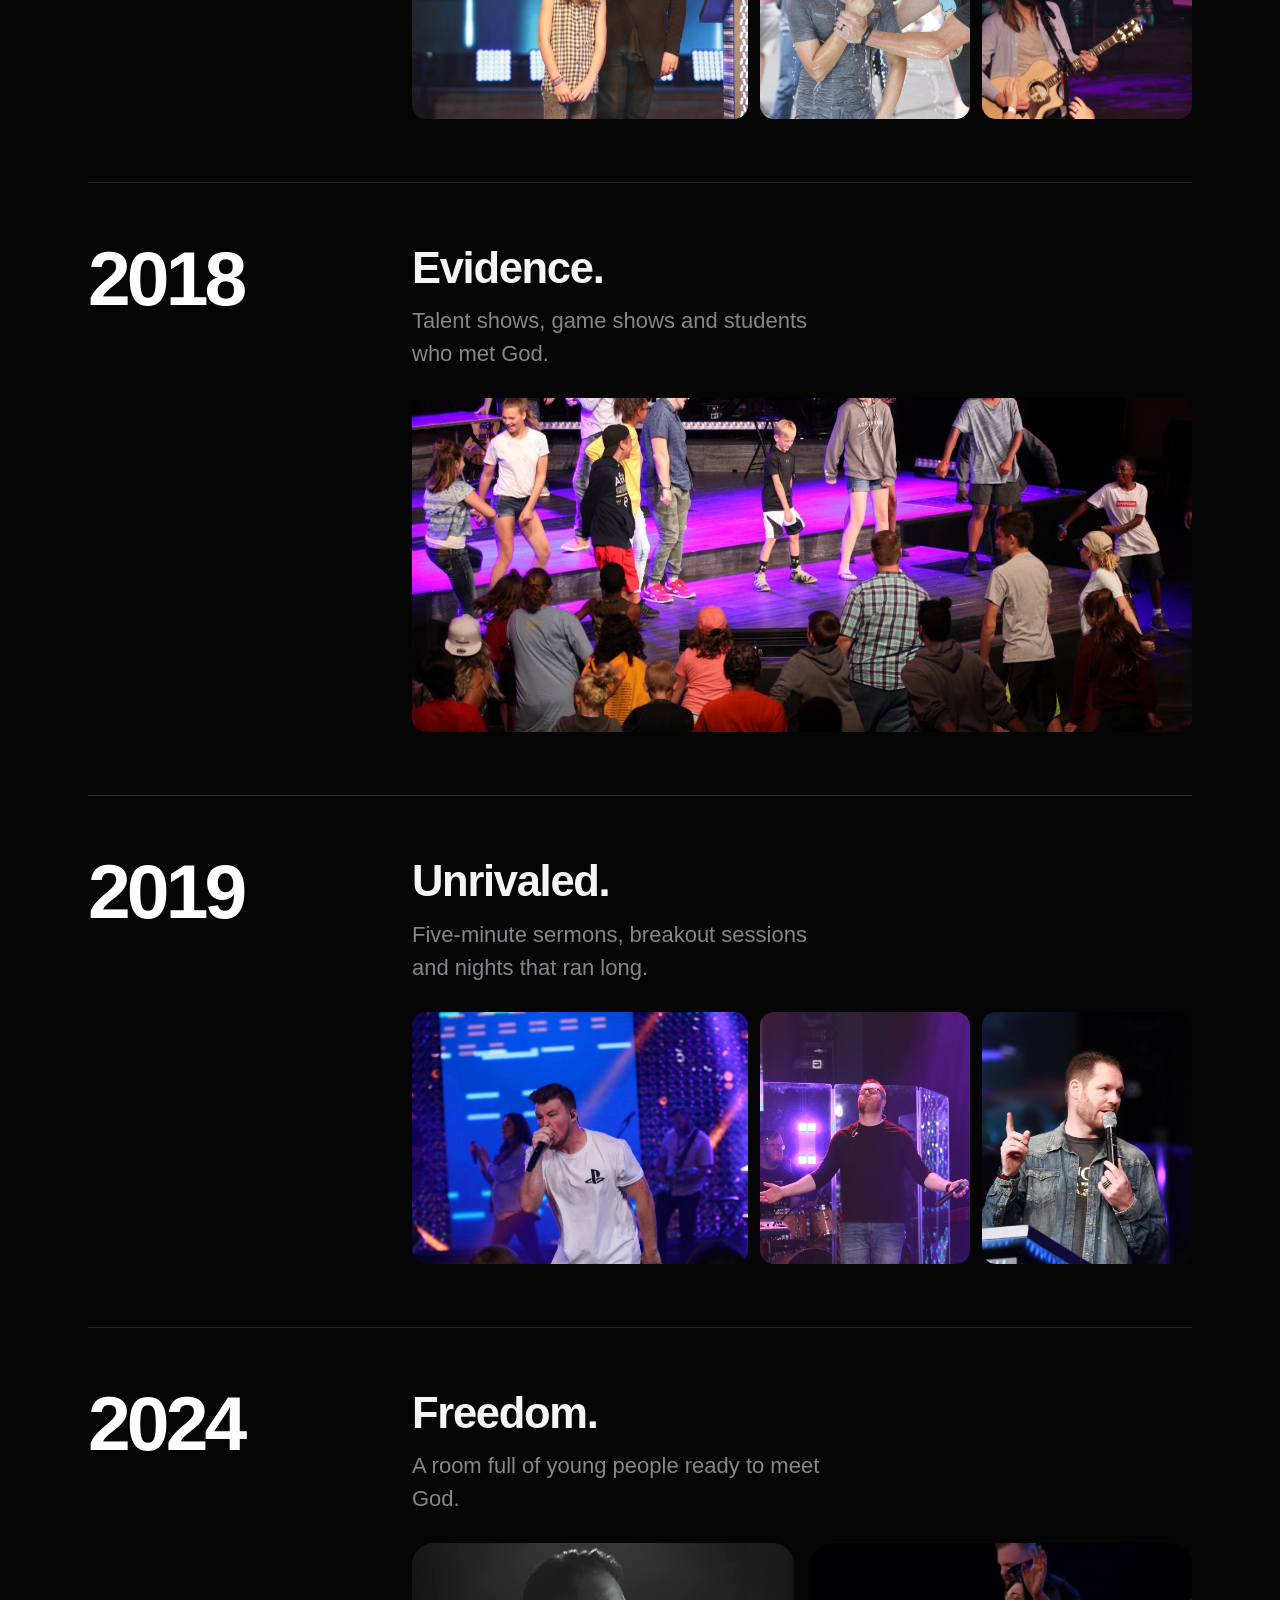
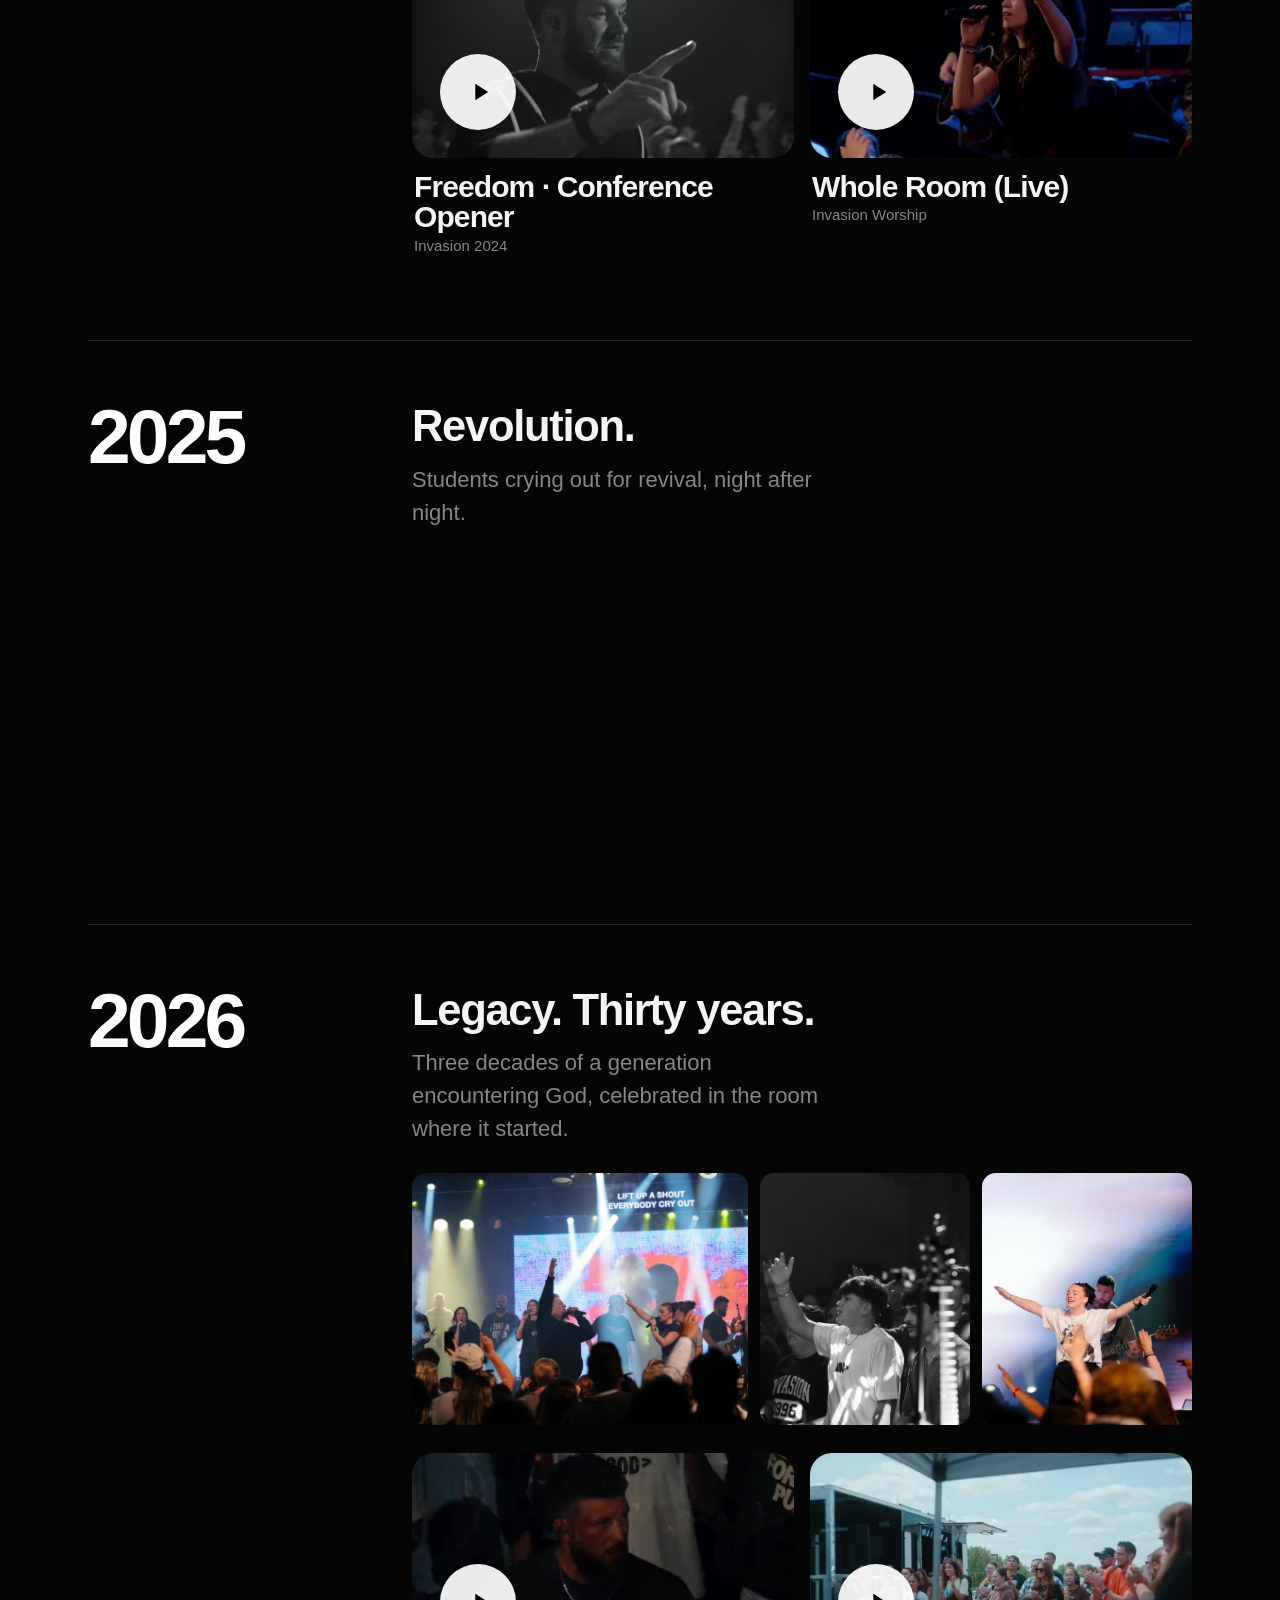
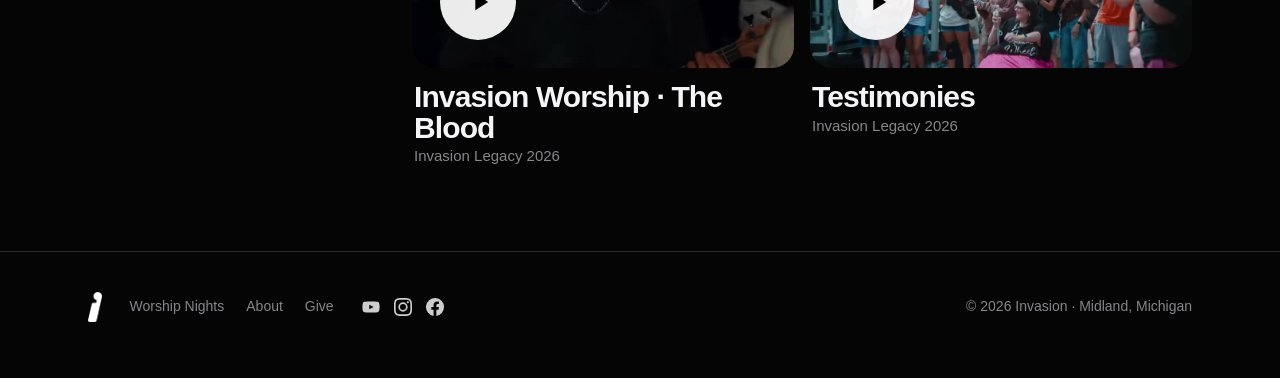
==== commit 6202c5e4: "Copy edits: serial commas (preaching, salvation, eSports) Co-Authored-By: Claude Opus 5.5 (1M contex" ====
--- a/about.html
+++ b/about.html
@@ -43,7 +43,7 @@
       <p class="big">For 30 years, Invasion has called generations to surrender their lives to Jesus Christ and fulfill God's purpose for their lives.</p>
       <div class="body" style="margin-top:40px">
         <p>Josh Barclay founded Invasion in 1996 and has led it ever since: powerful preaching, dynamic worship, creative media and unforgettable days together. The goal has never been to host an event, but to see lives transformed and revival carried home to churches, schools and communities.</p>
-        <p>Every summer, youth and young adults from across the country fill Living Word Church in Midland, Michigan for four days of worship, preaching and encounter.</p>
+        <p>Every summer, youth and young adults from across the country fill Living Word Church in Midland, Michigan for four days of worship, preaching, and encounter.</p>
         <p>It can't be explained. It has to be experienced.</p>
       </div>
       <div class="facts">
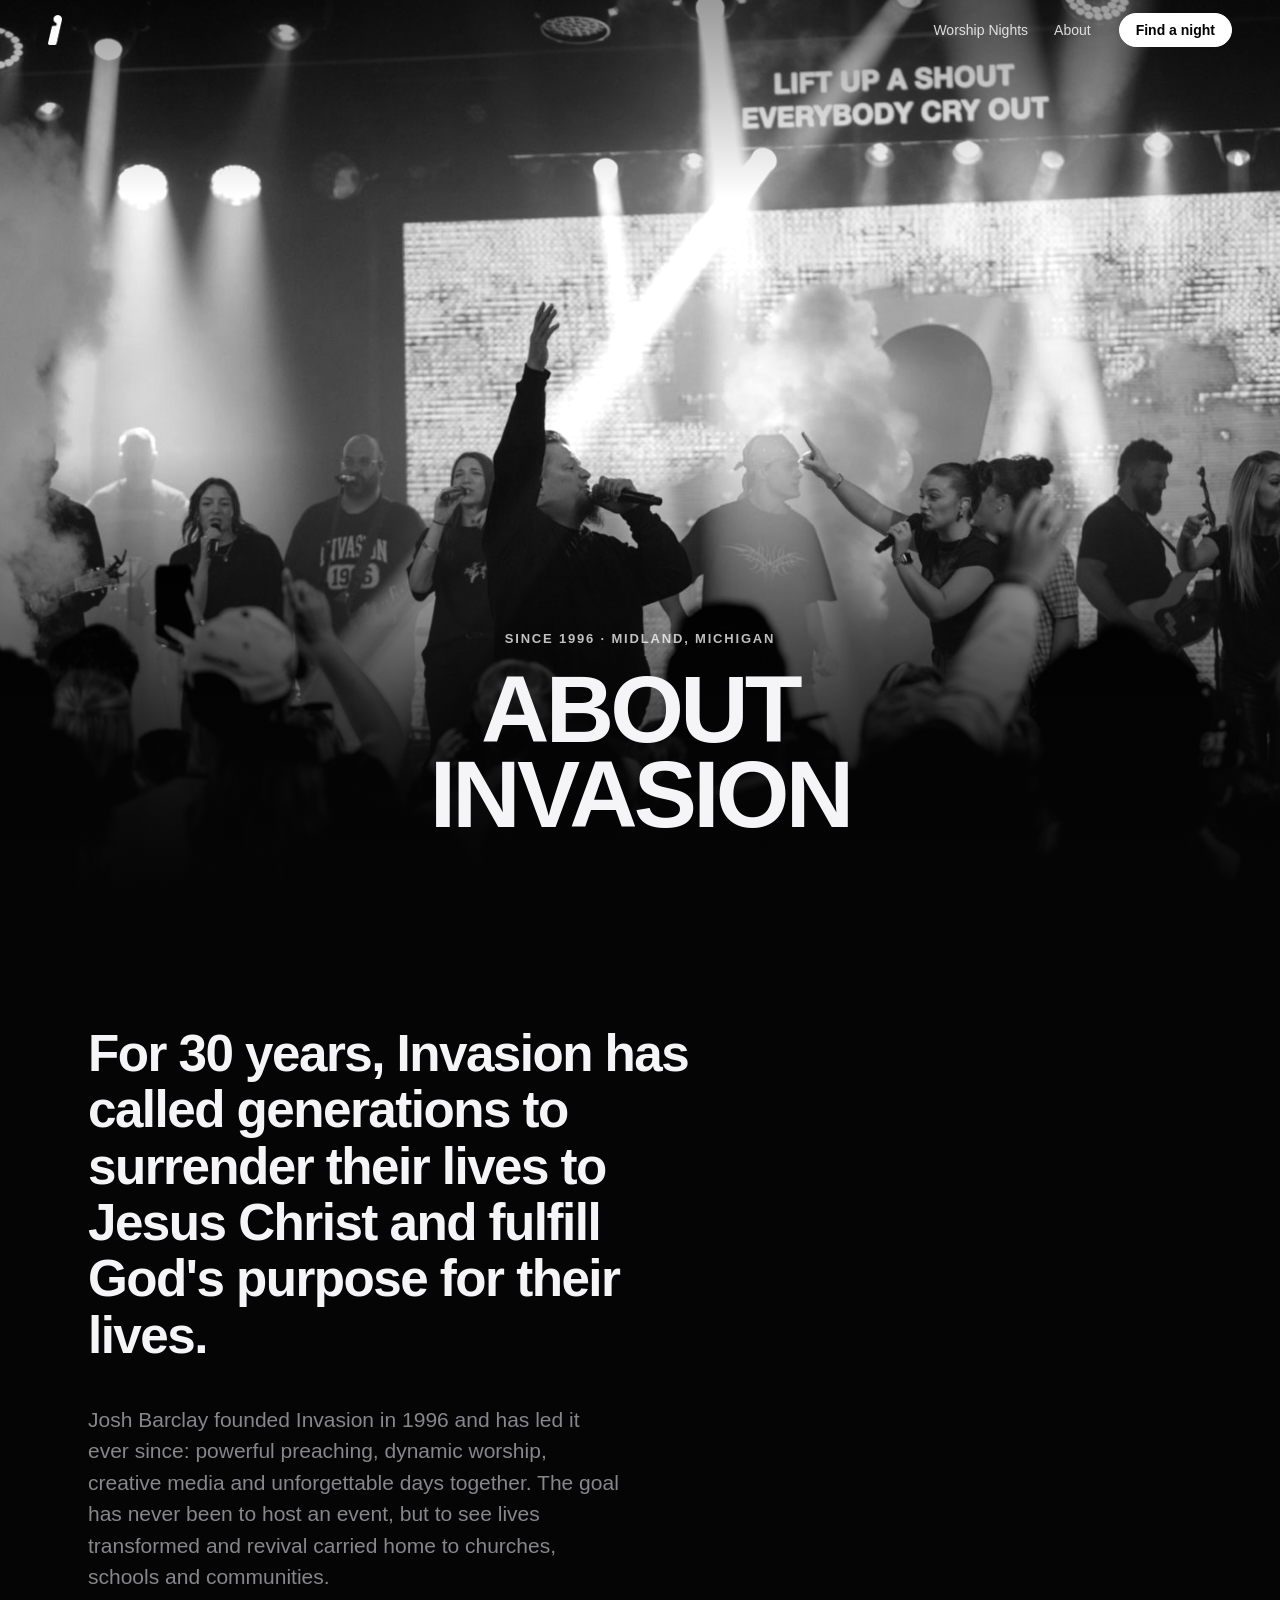
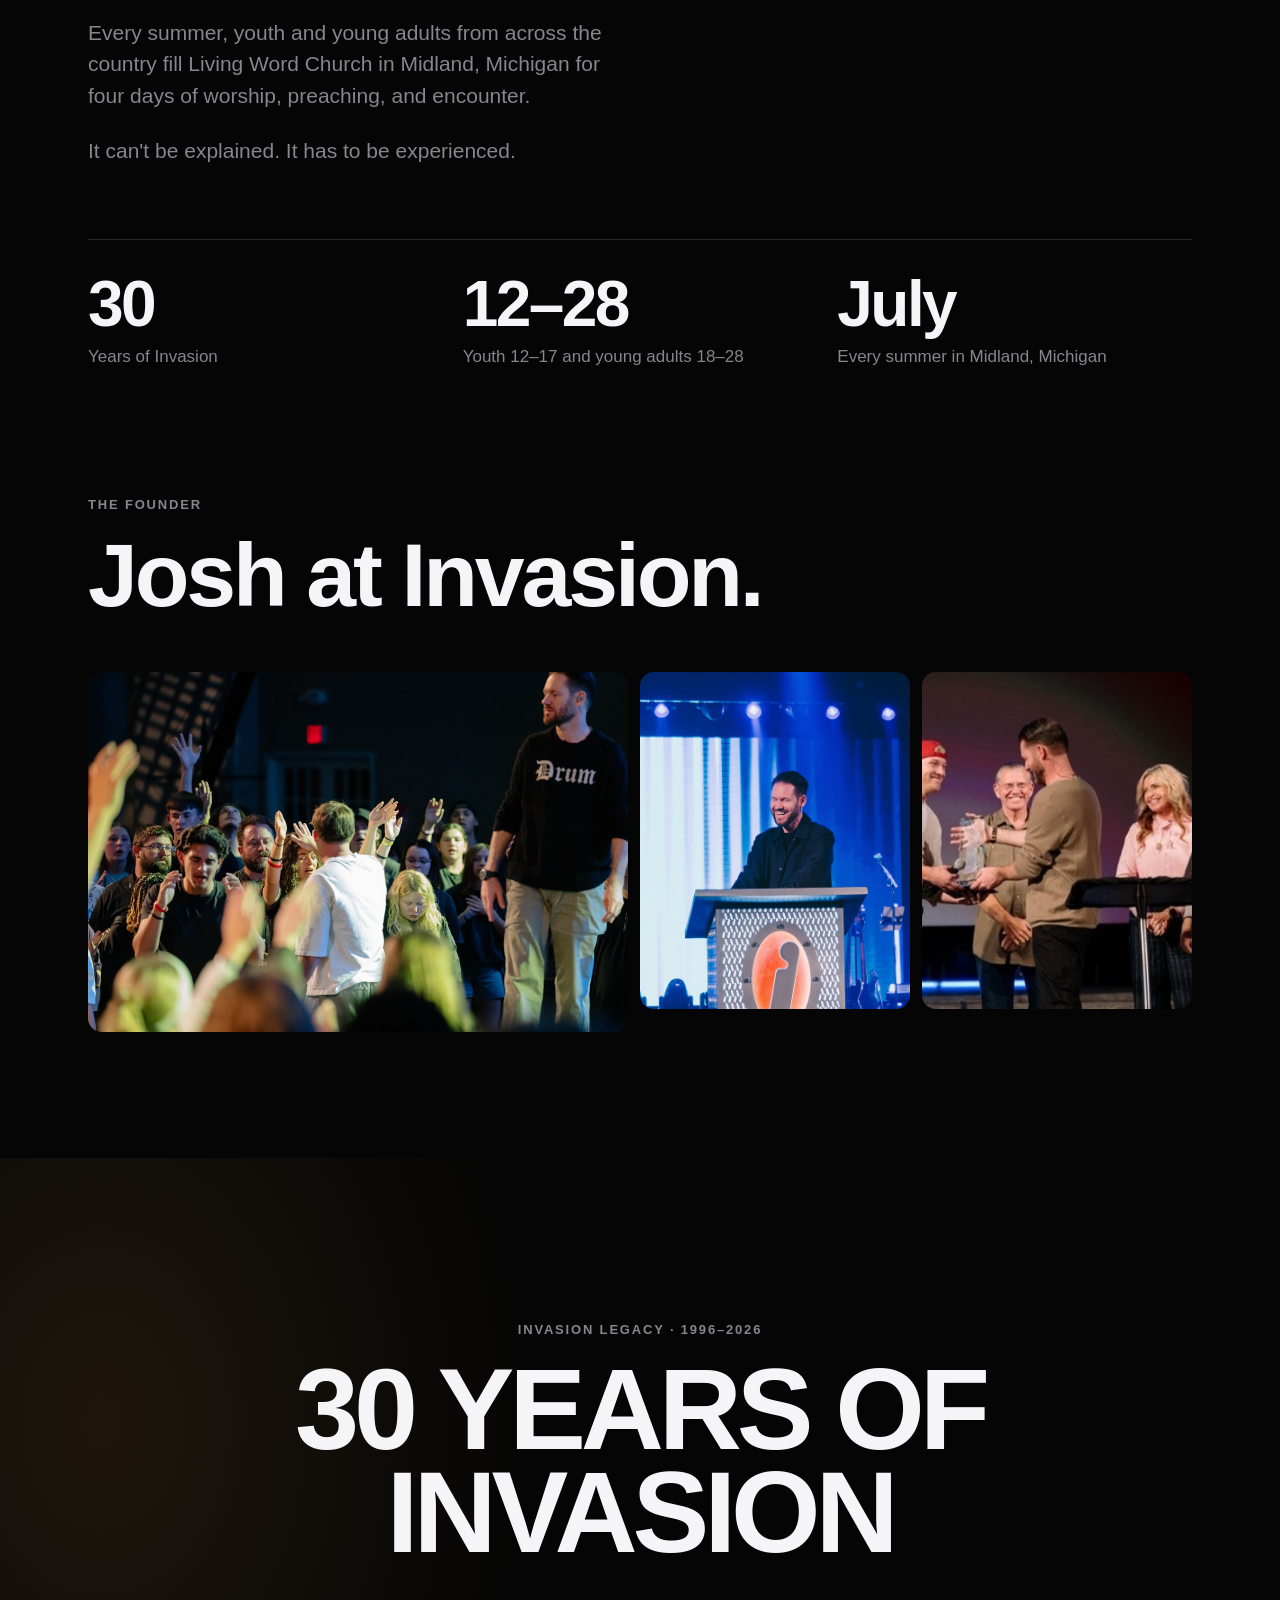
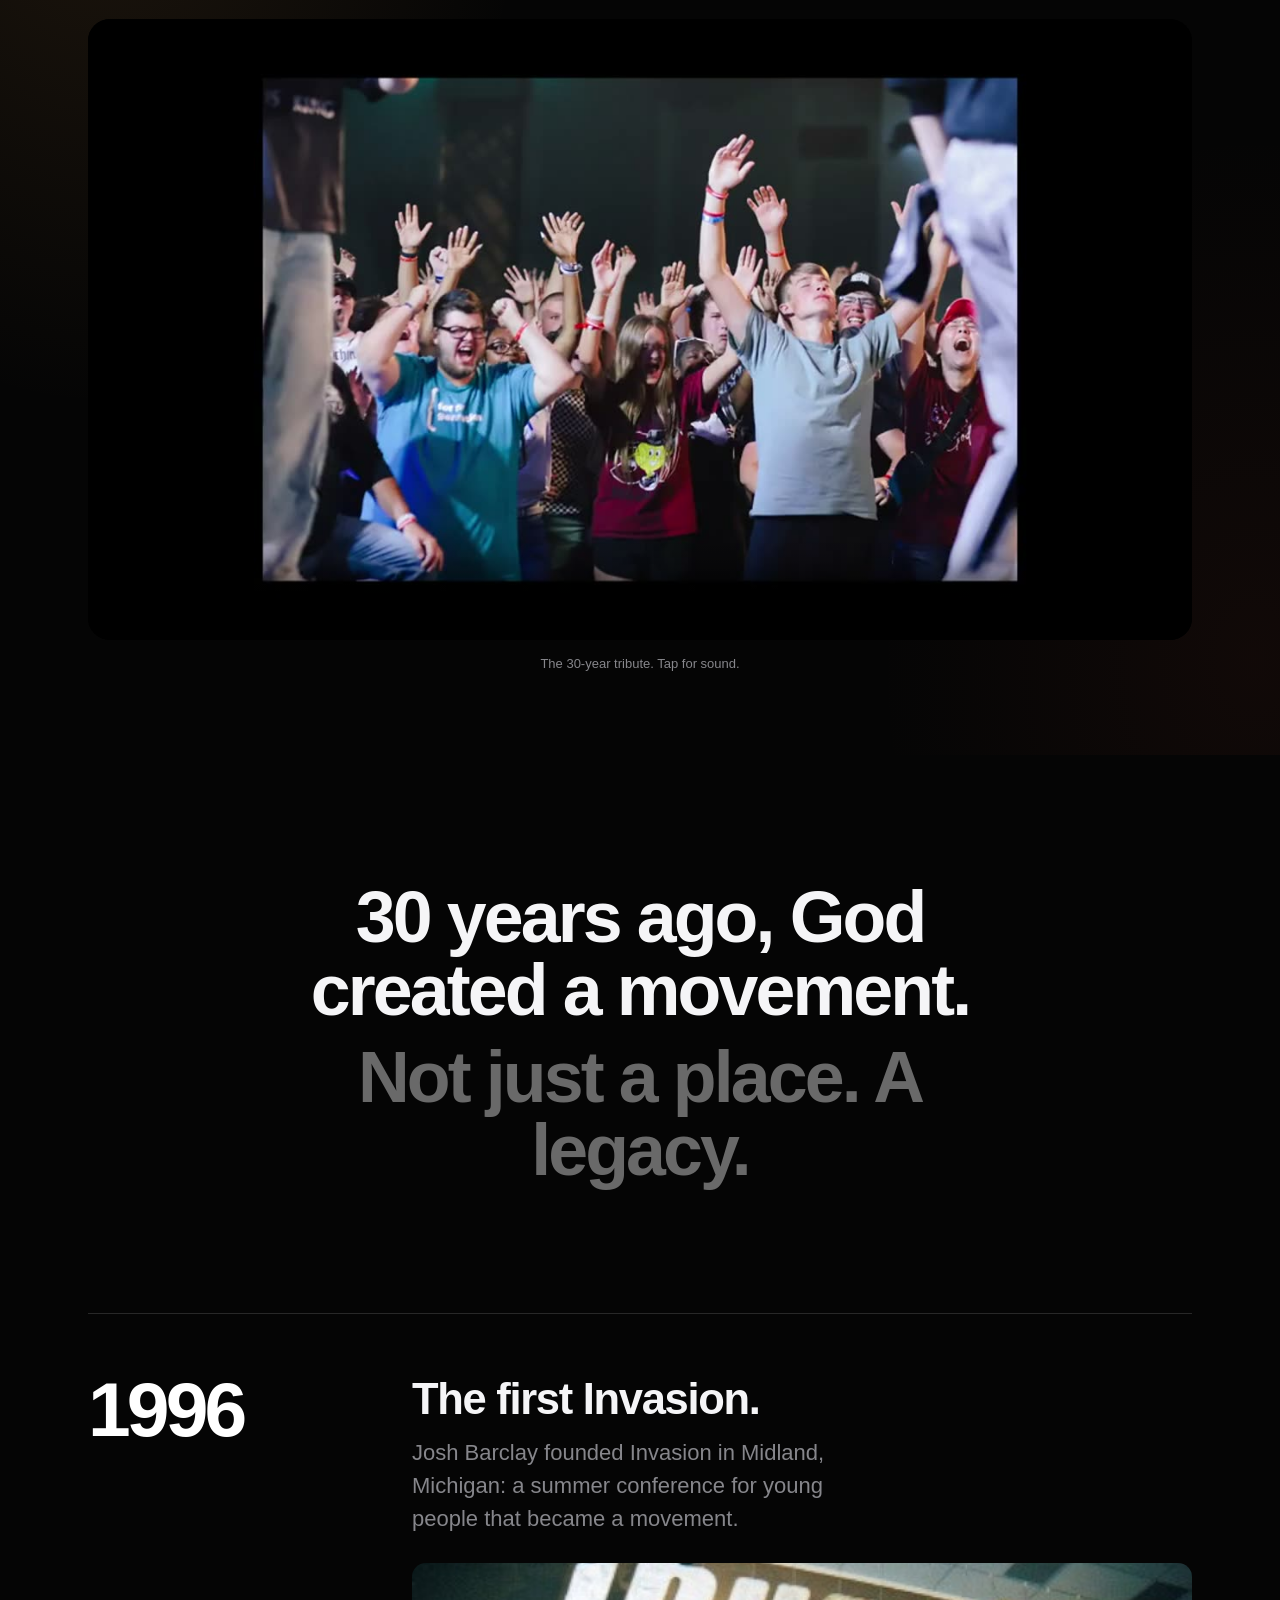
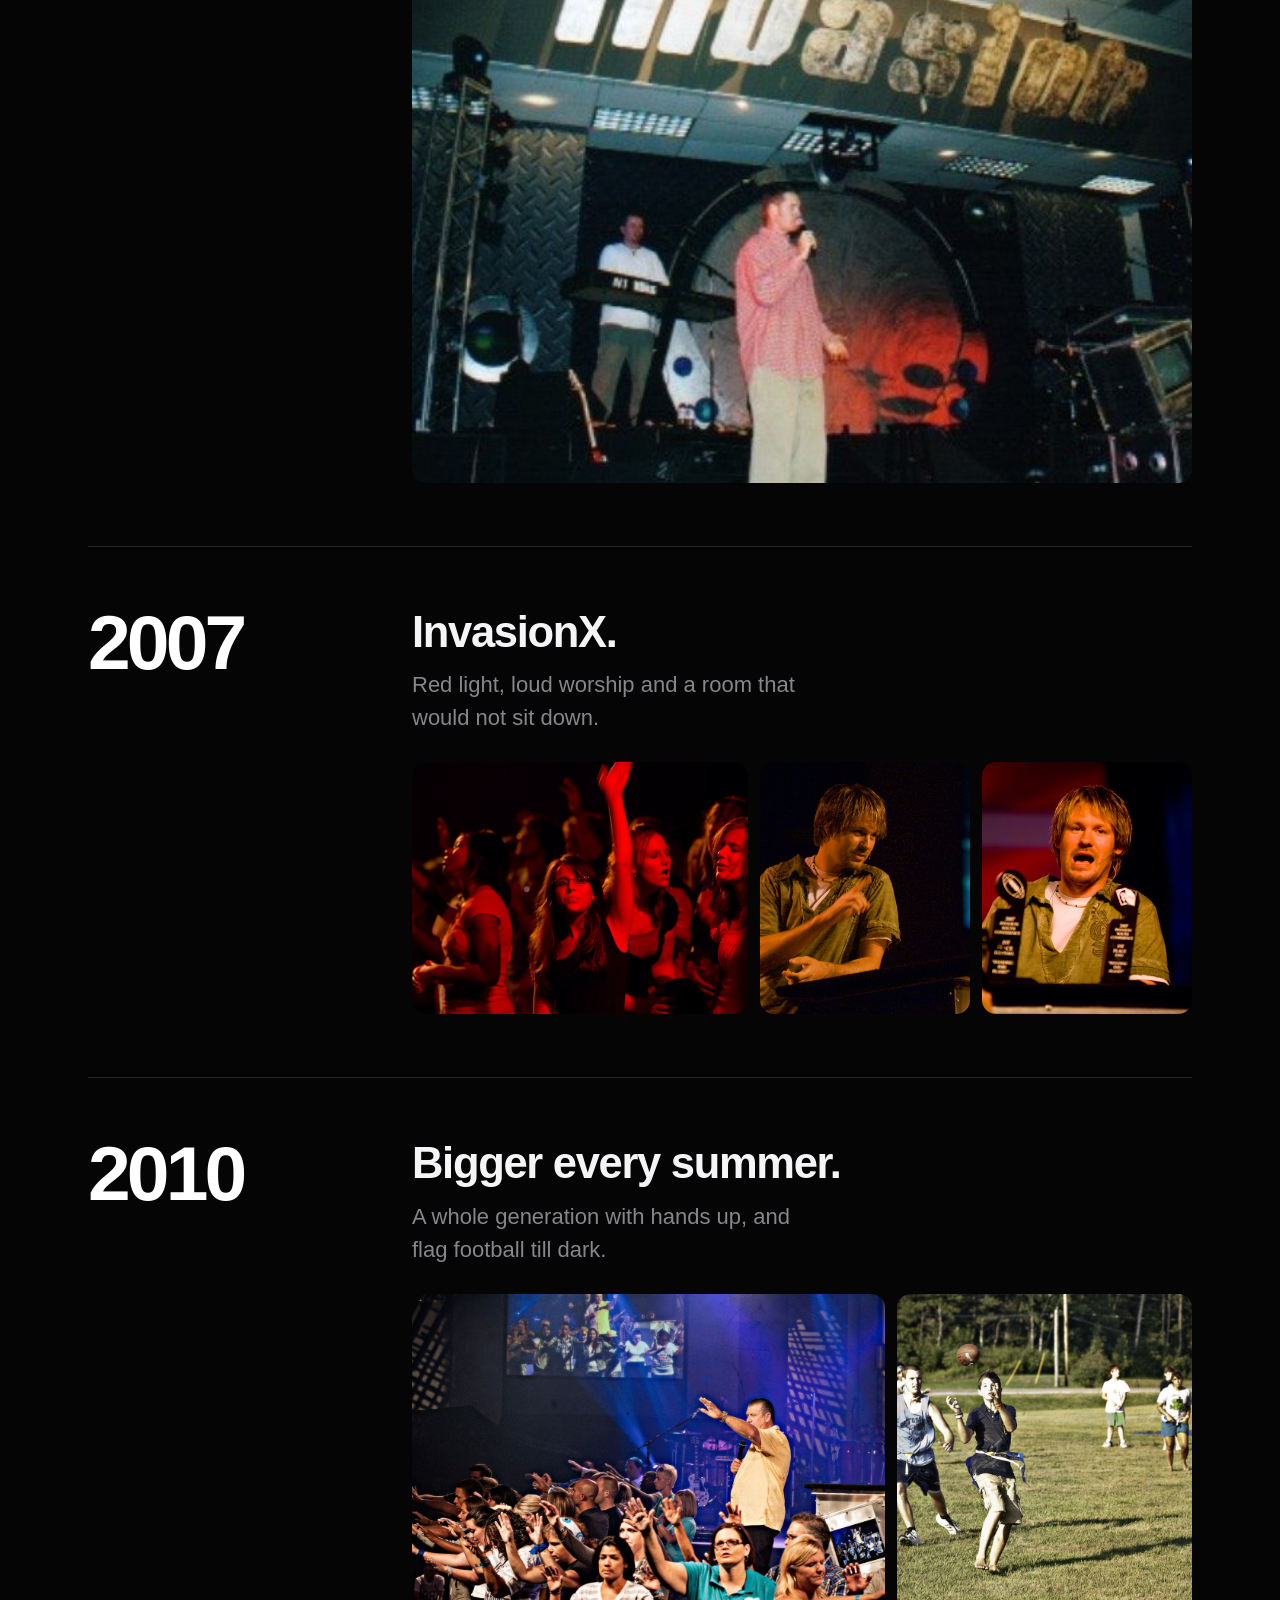
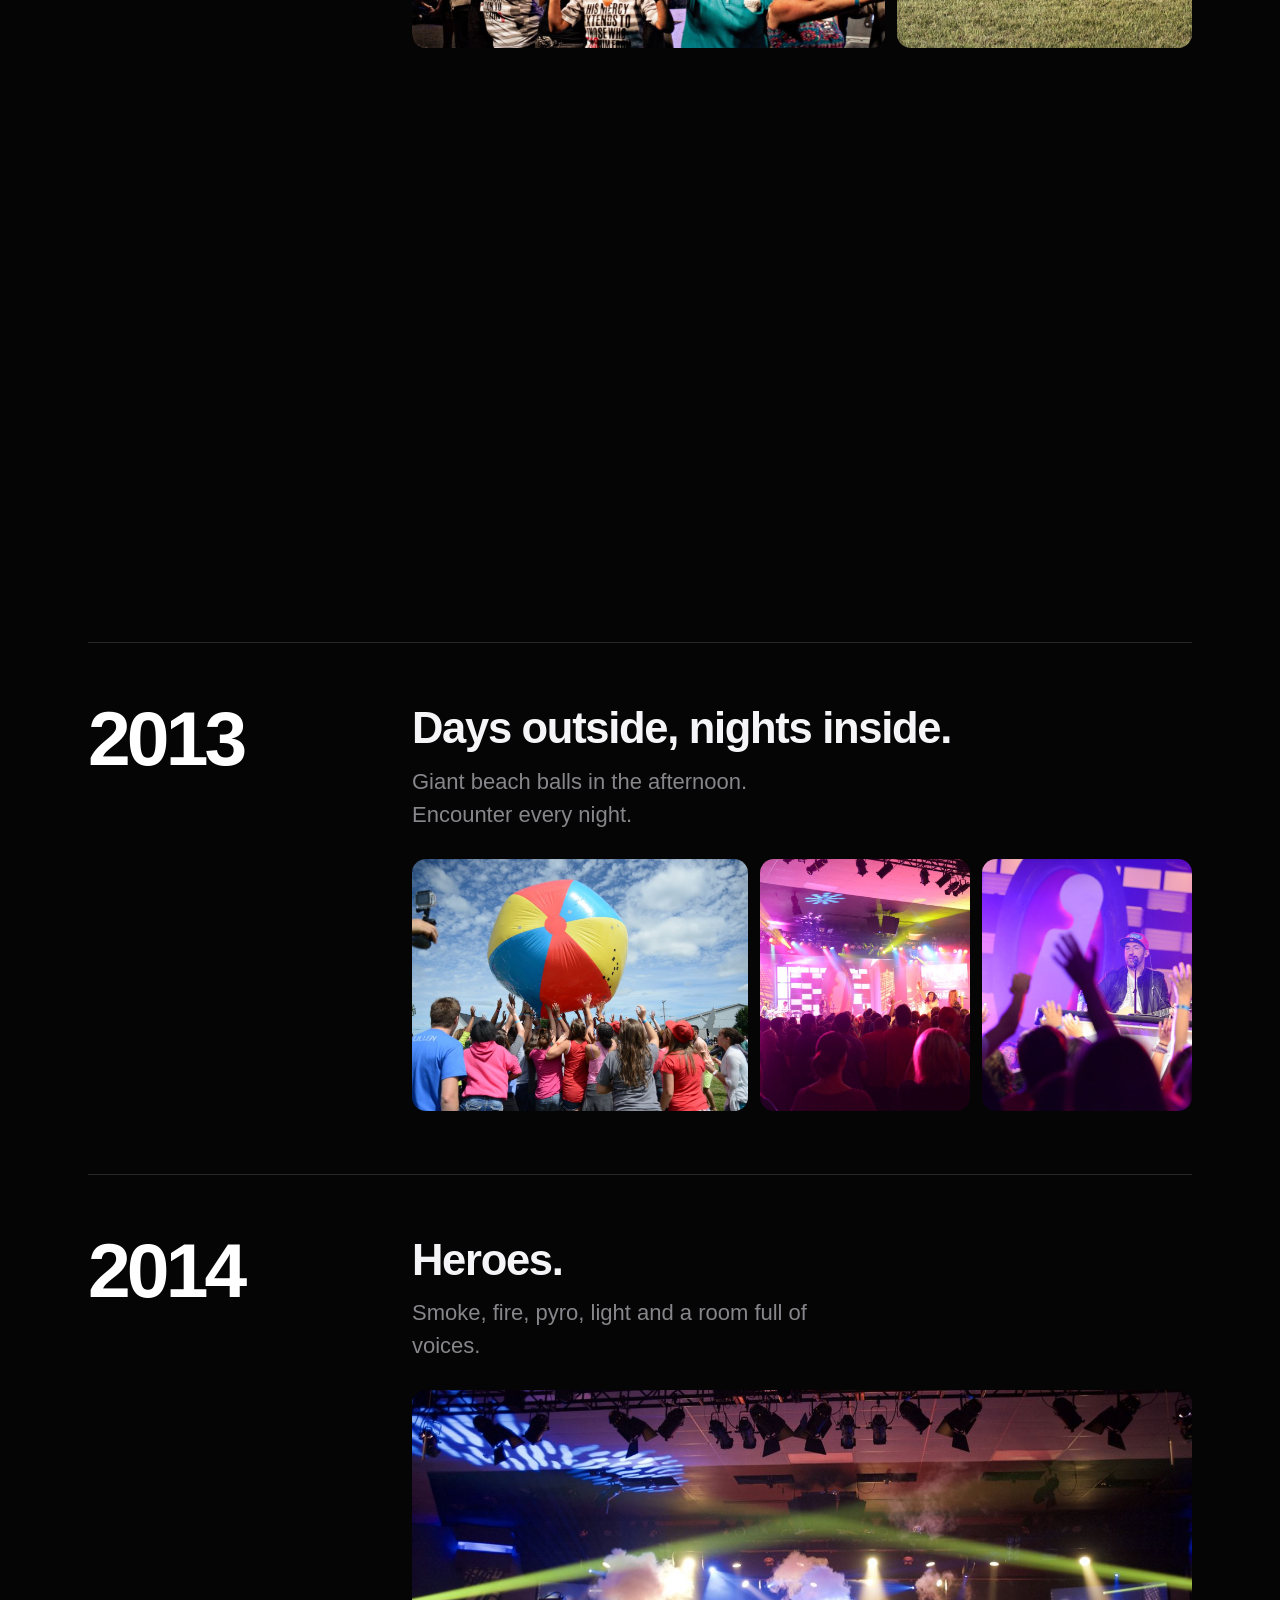
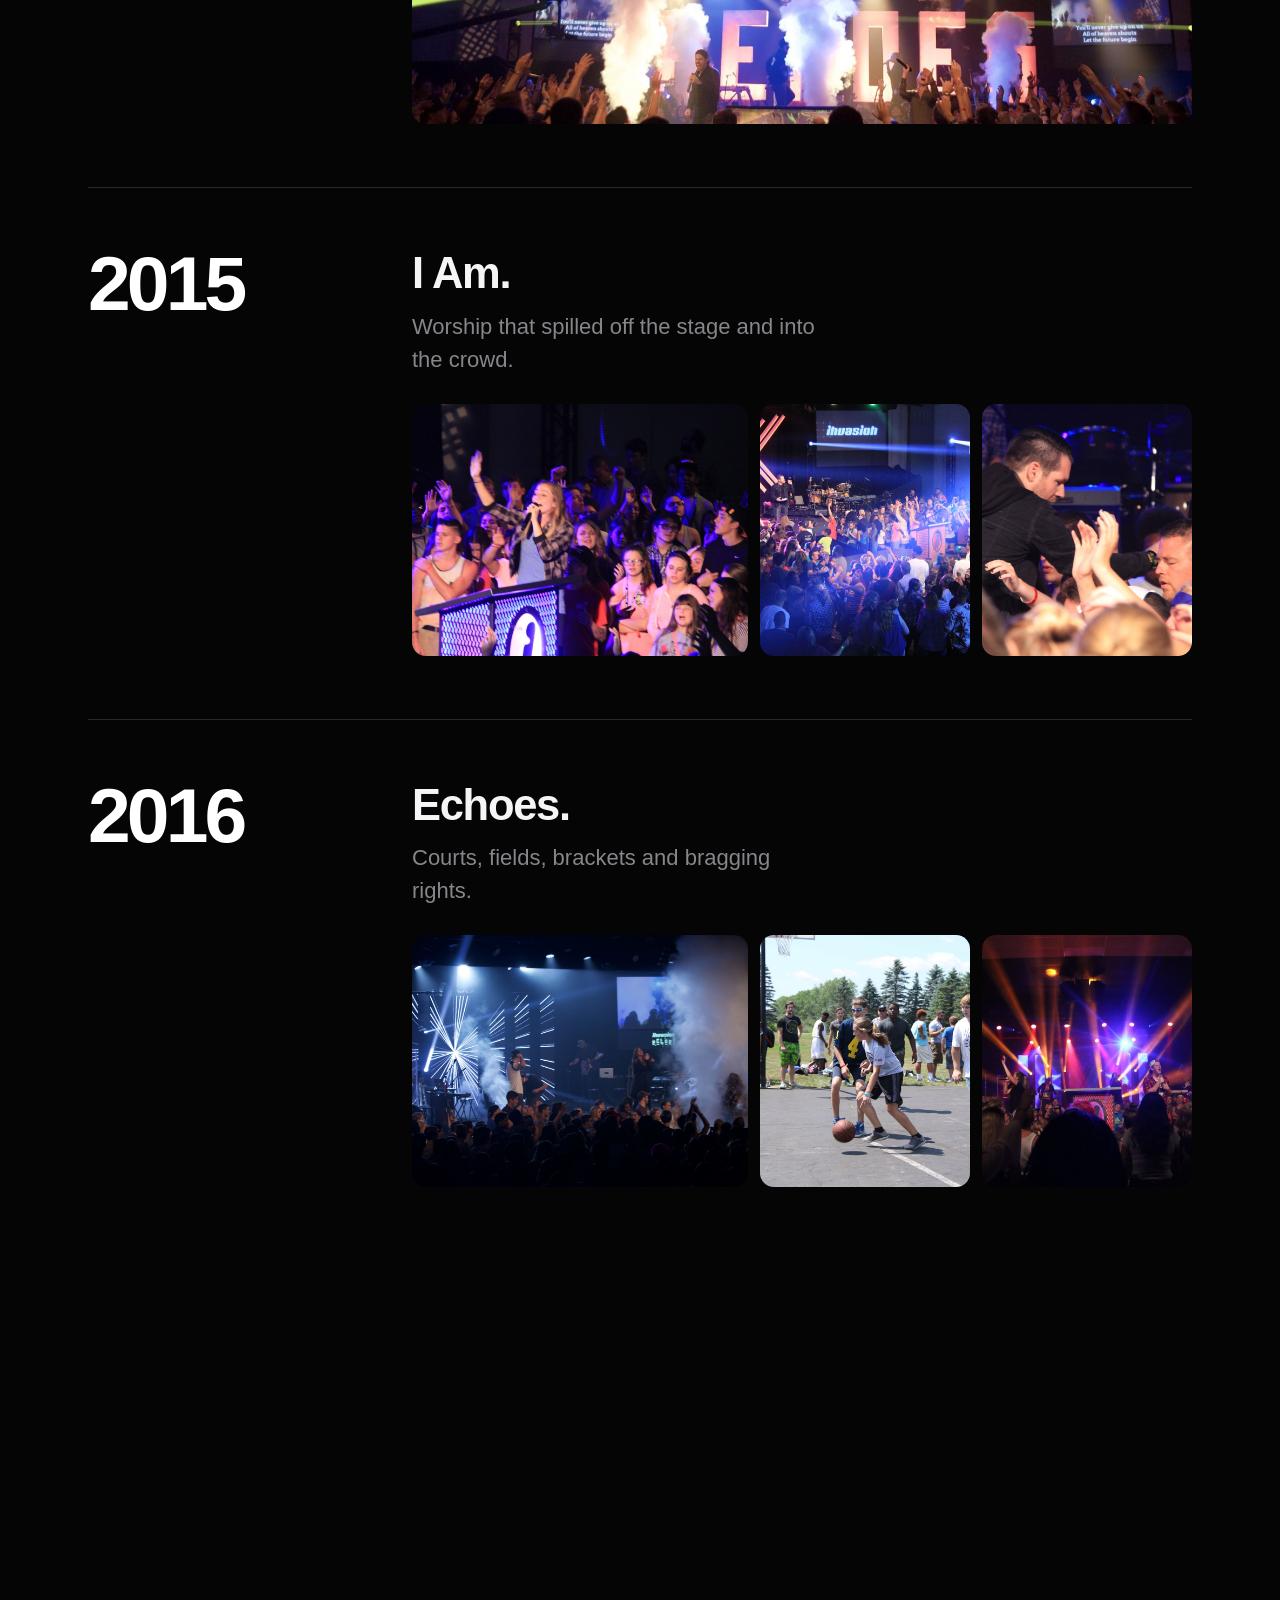
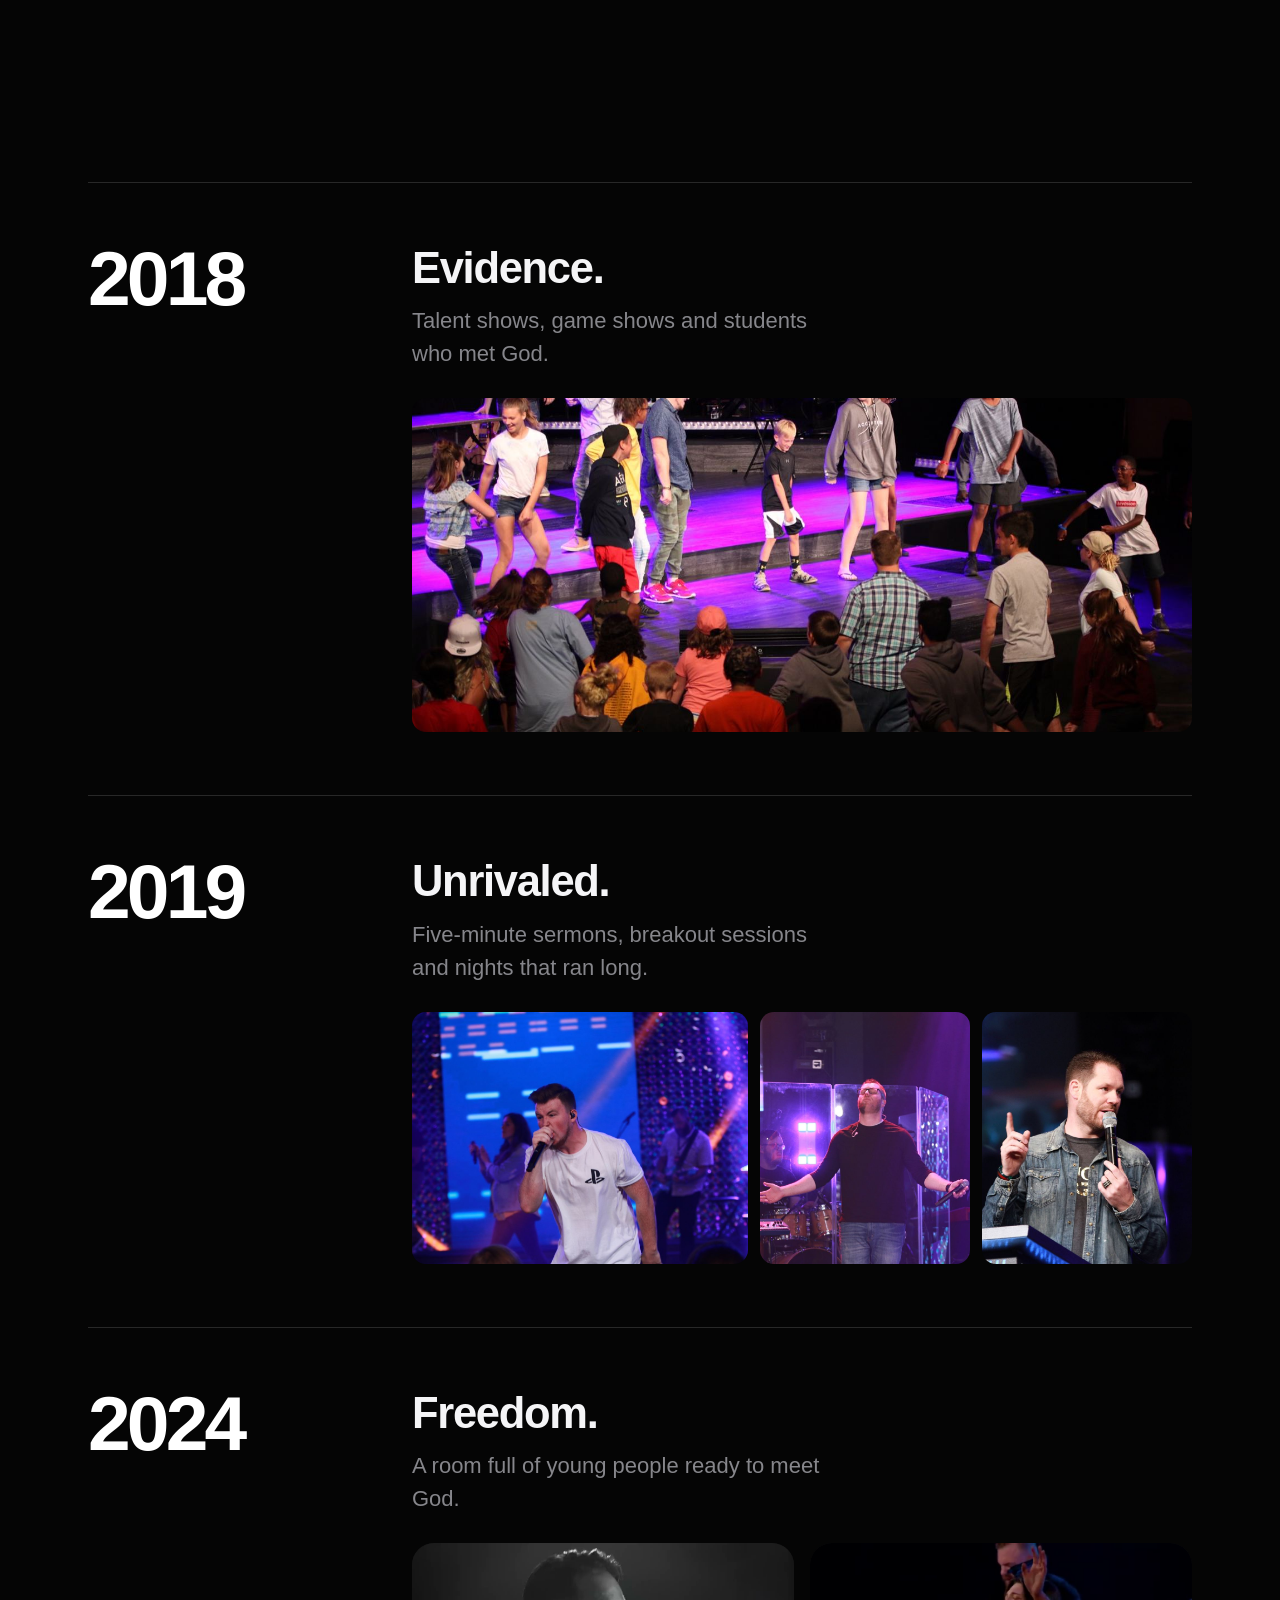
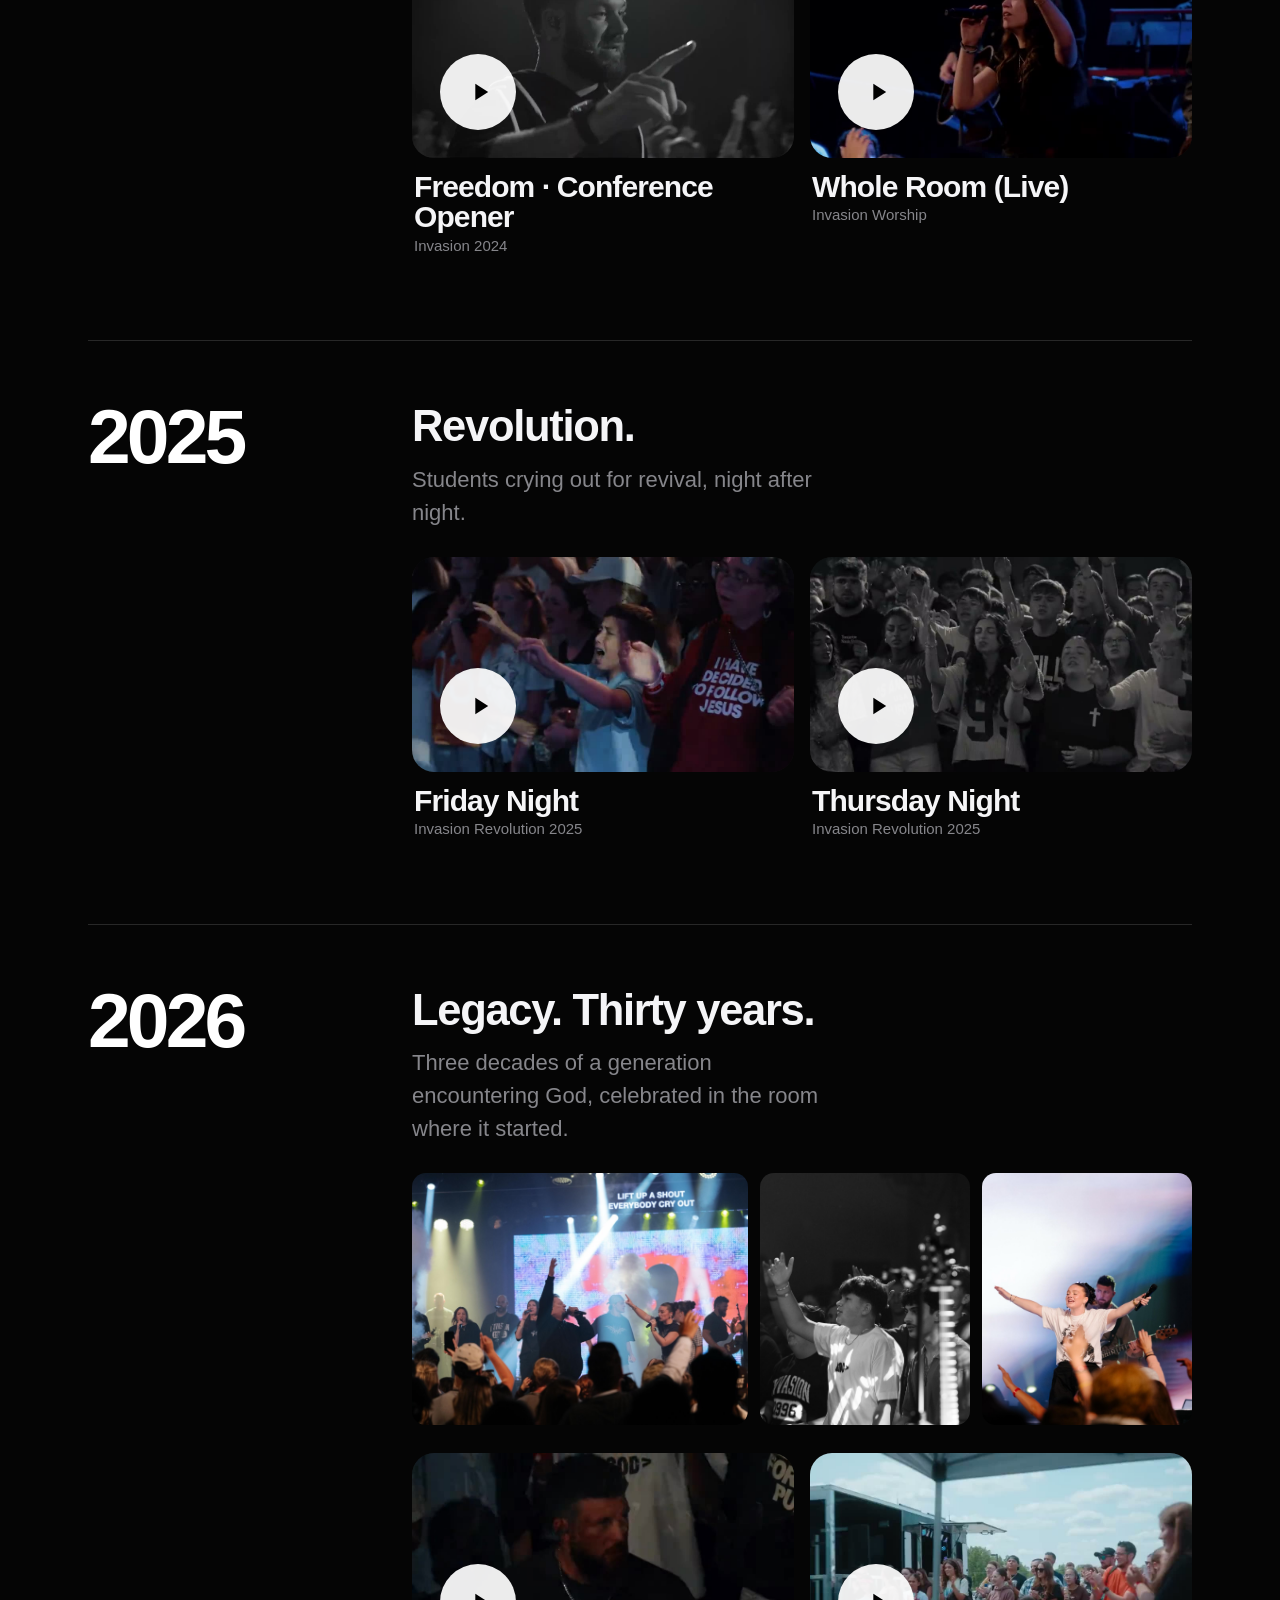
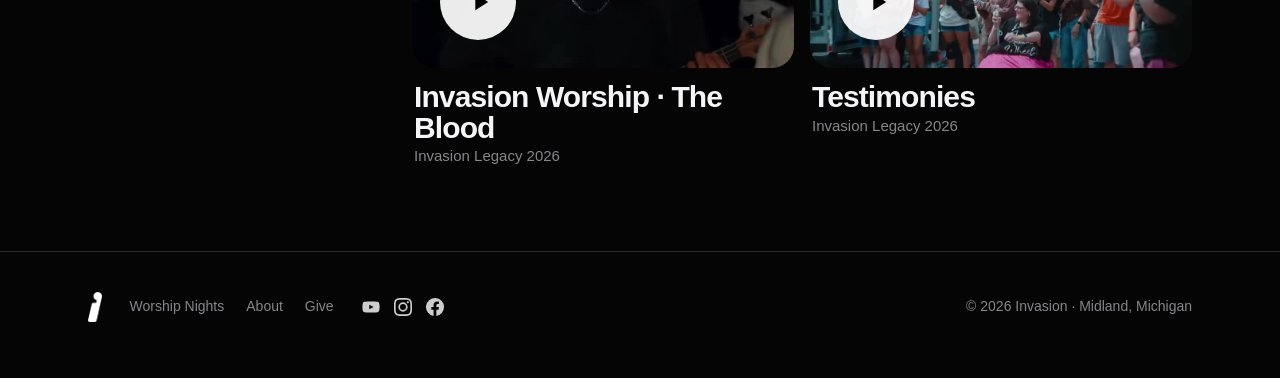
==== commit ce2cd0fb: "Bump invasion.js version so returning visitors get the new Register links Co-Authored-By: Claude Son" ====
--- a/about.html
+++ b/about.html
@@ -226,6 +226,6 @@
   </div>
 </footer>
 
-<script src="assets/invasion.js?v=7"></script>
+<script src="assets/invasion.js?v=8"></script>
 </body>
 </html>
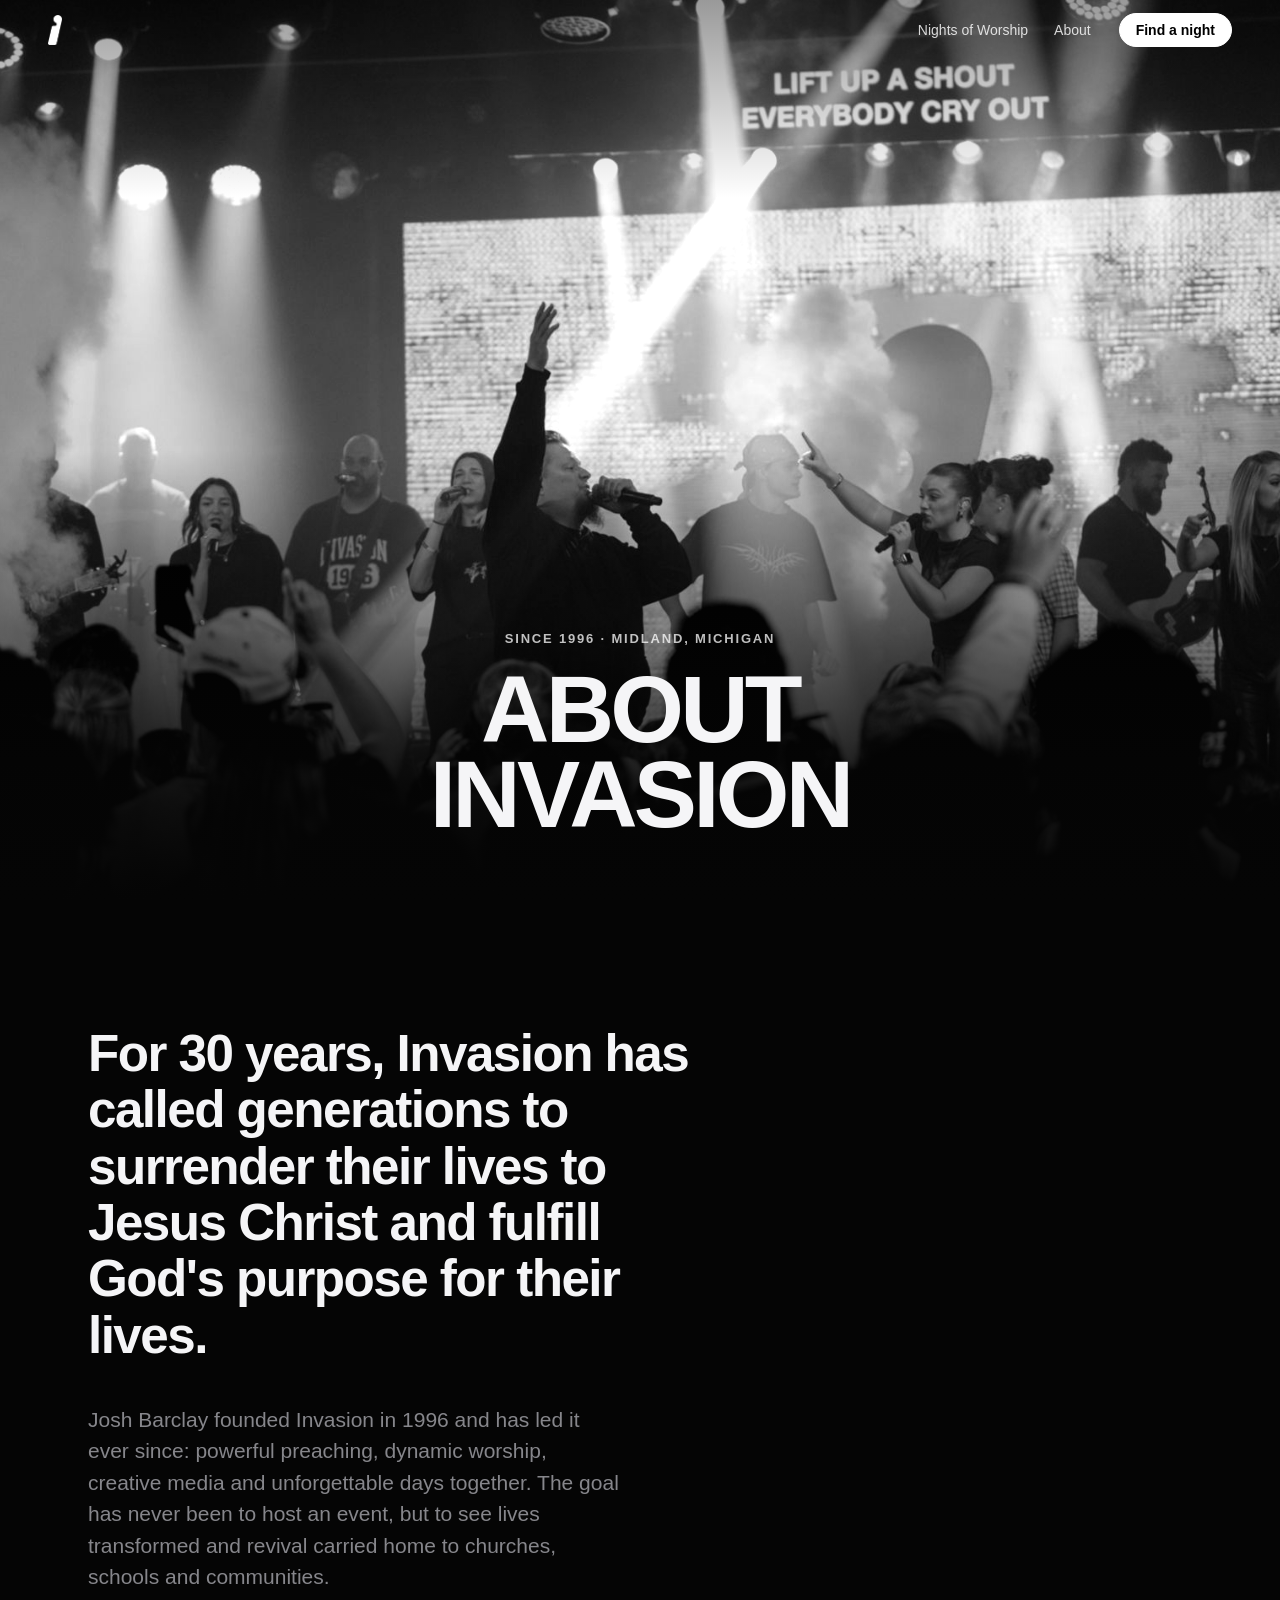
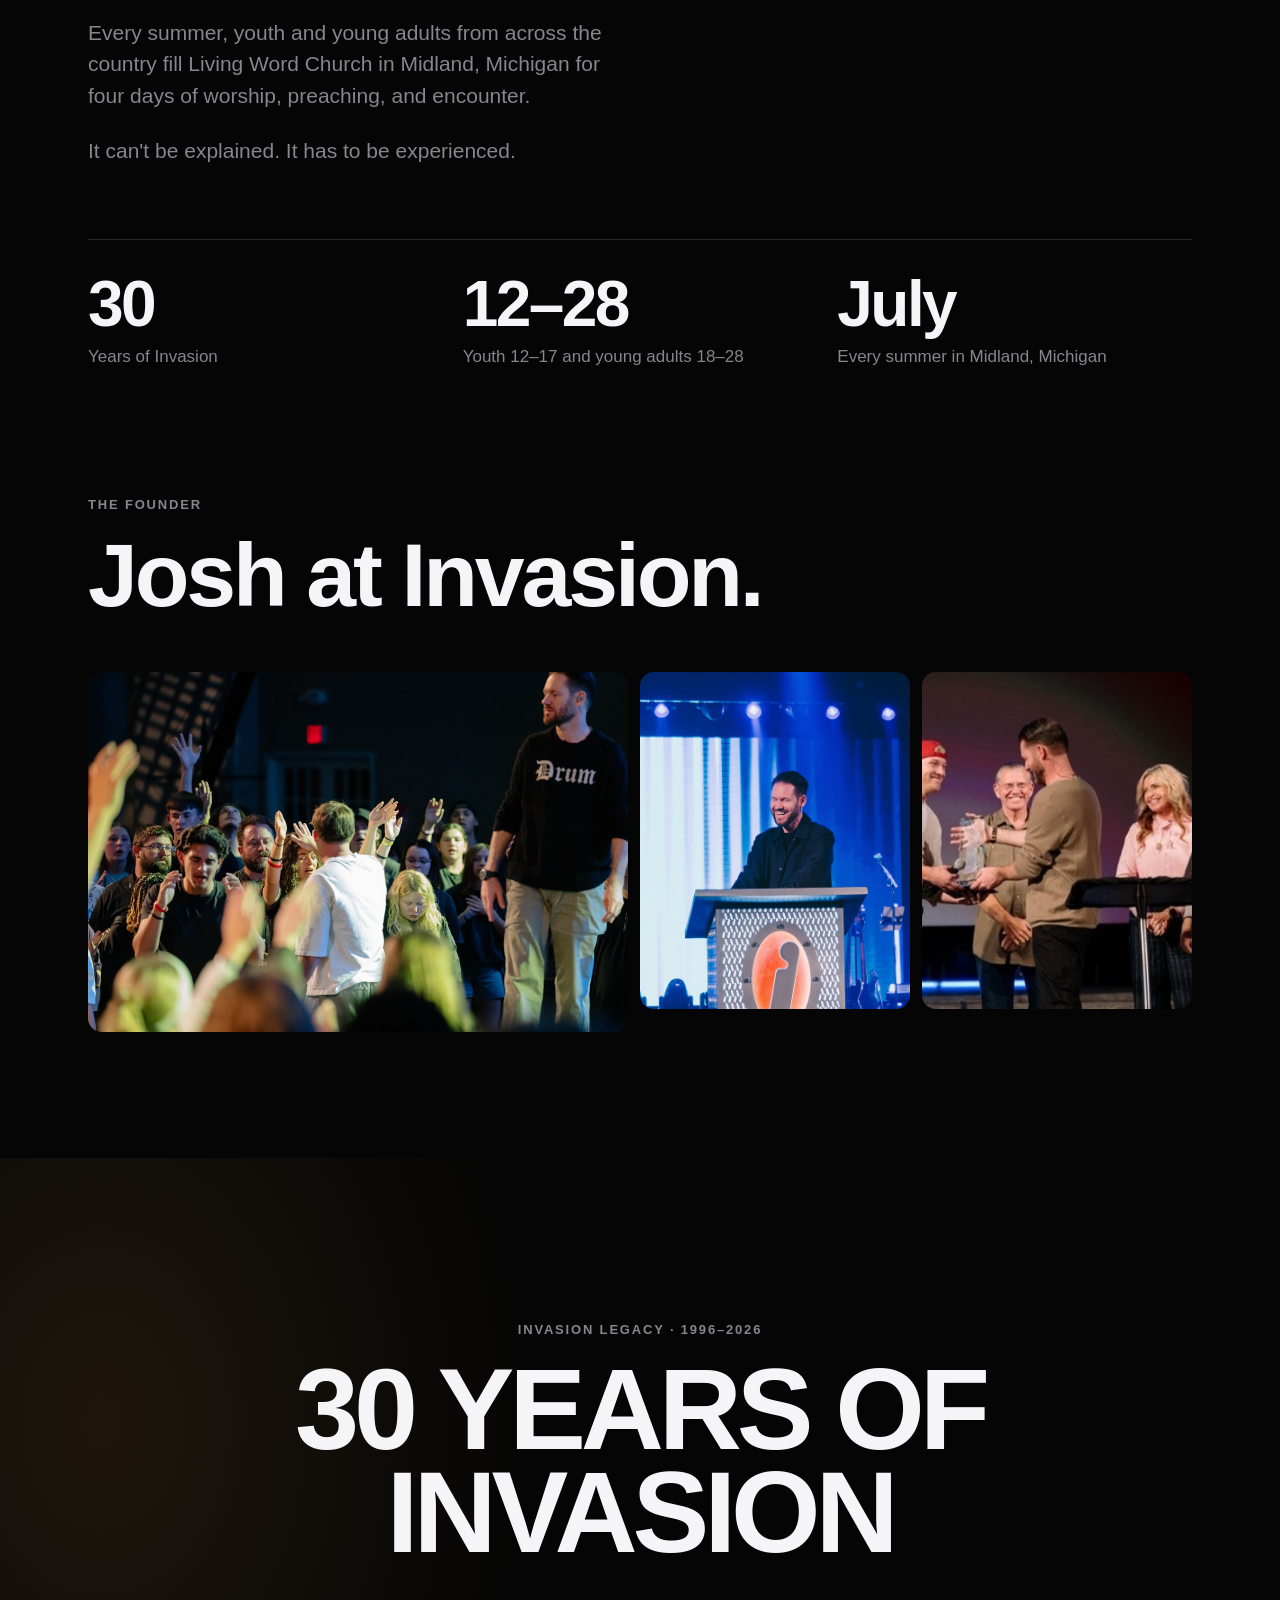
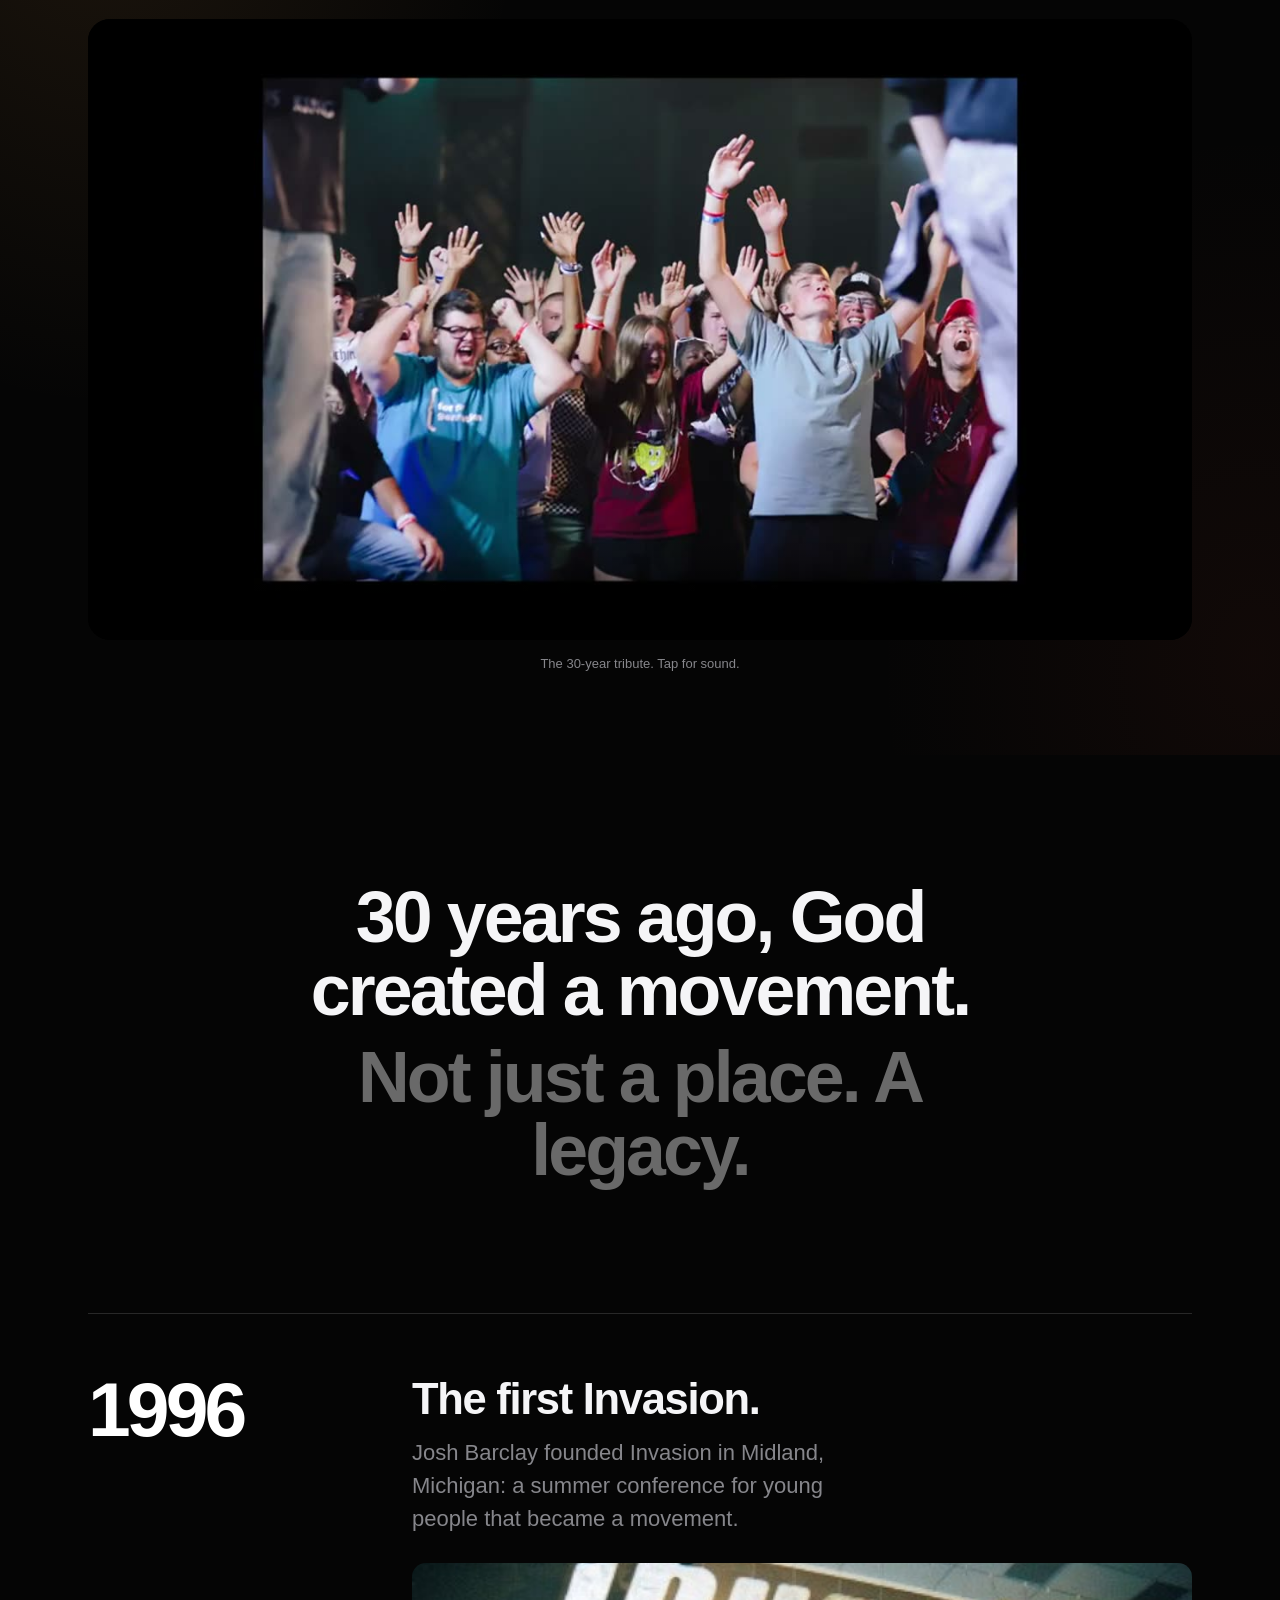
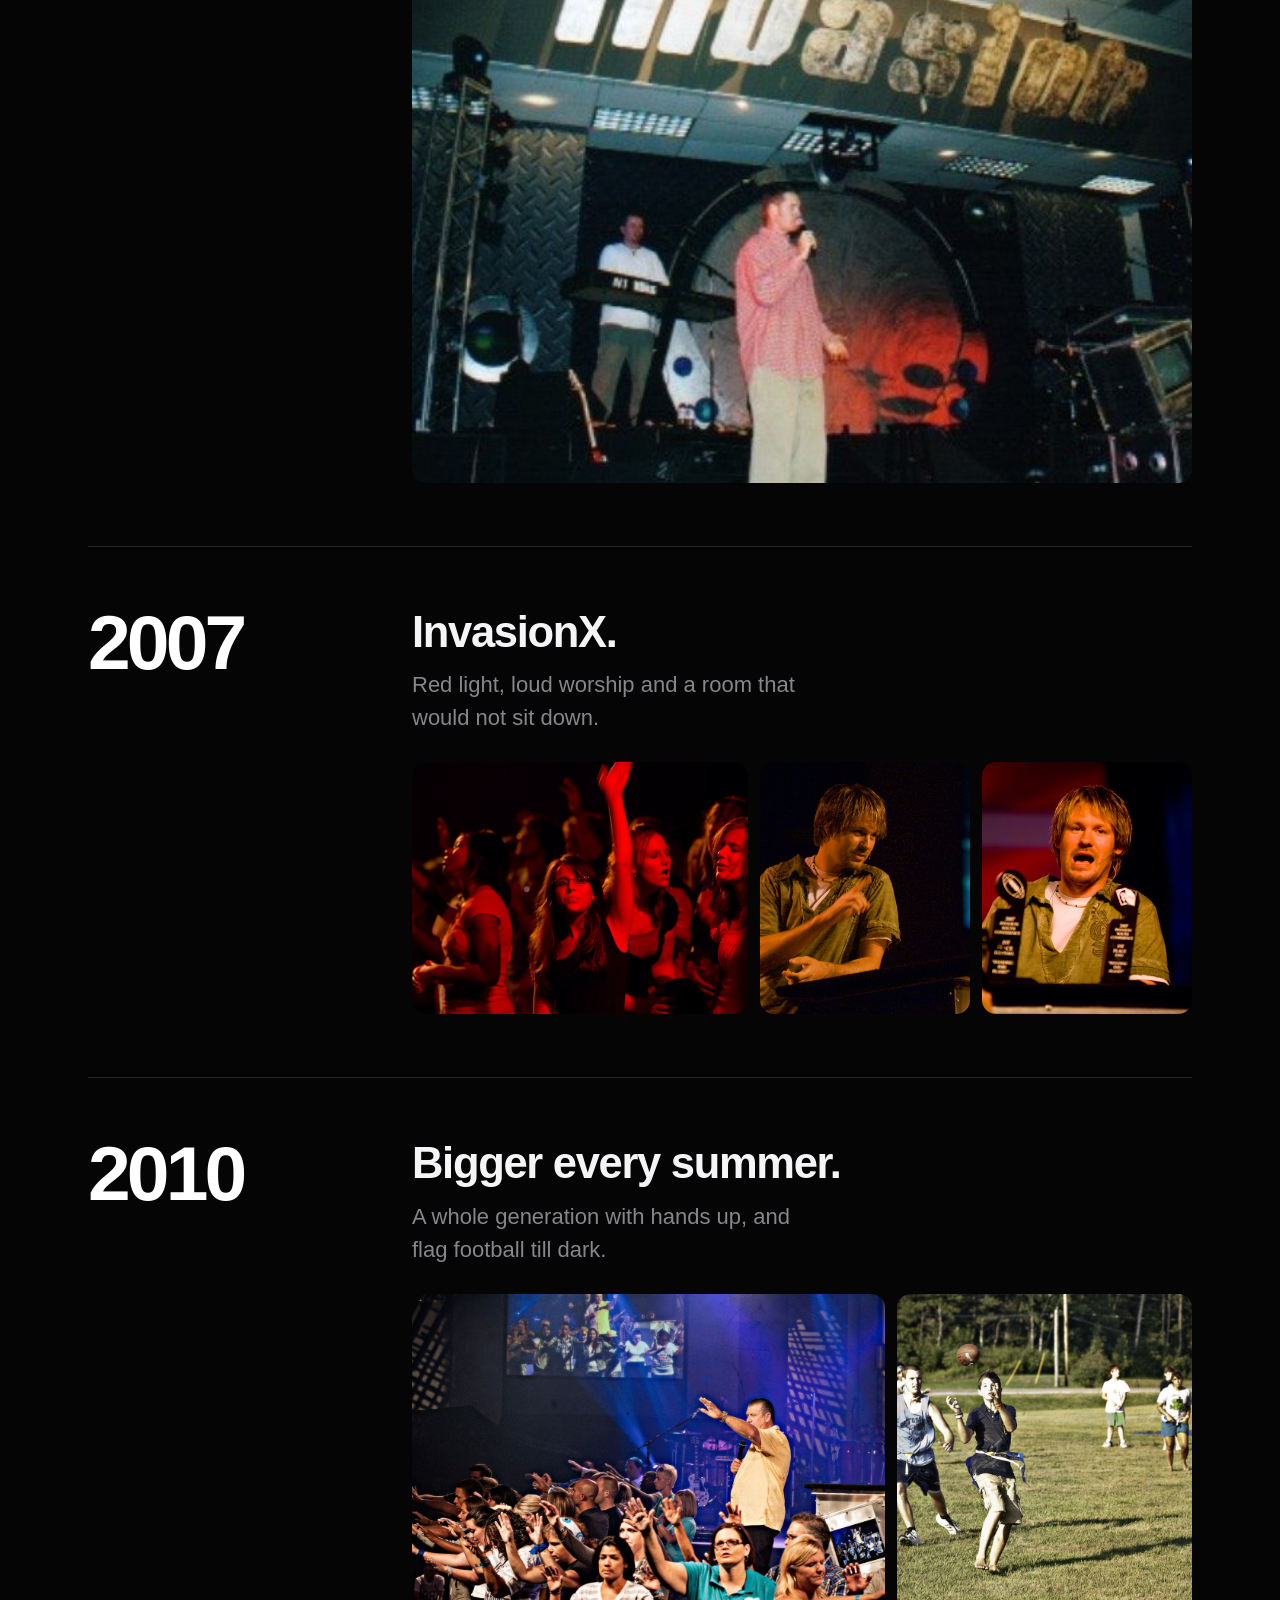
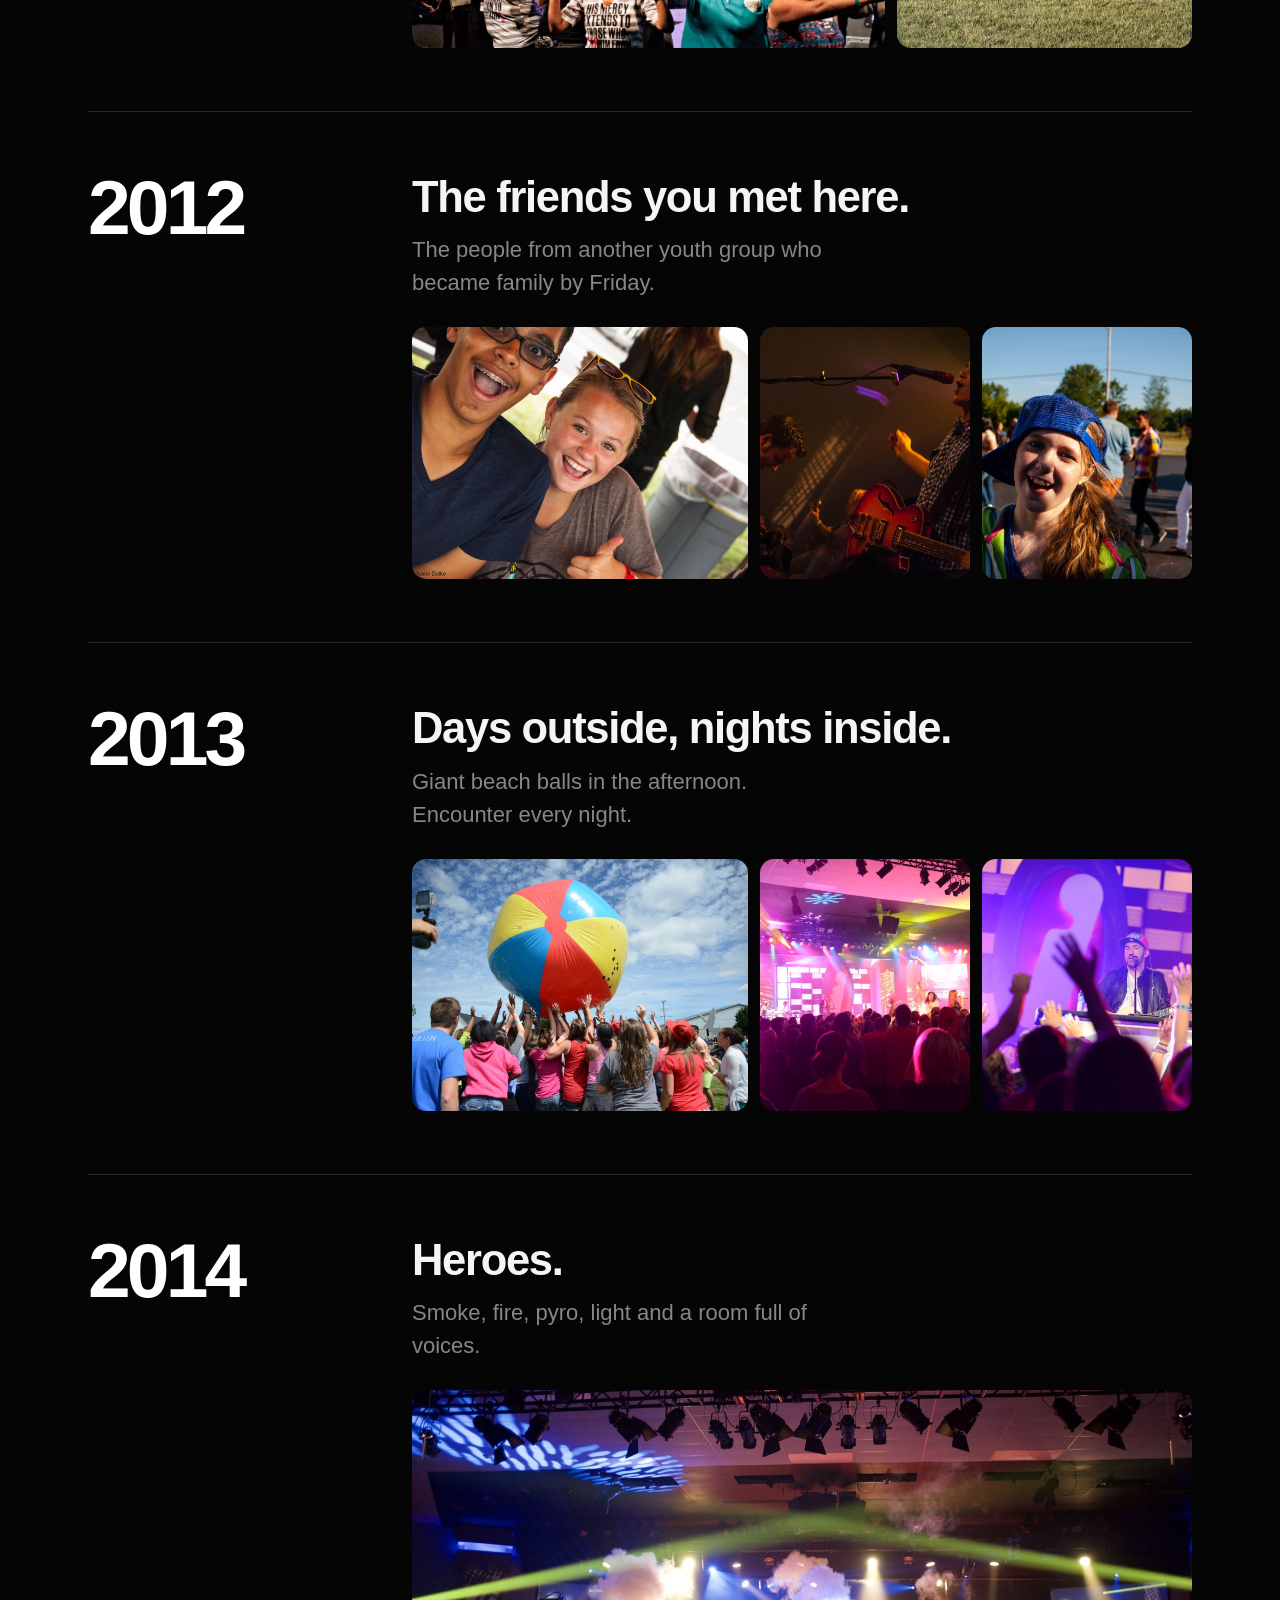
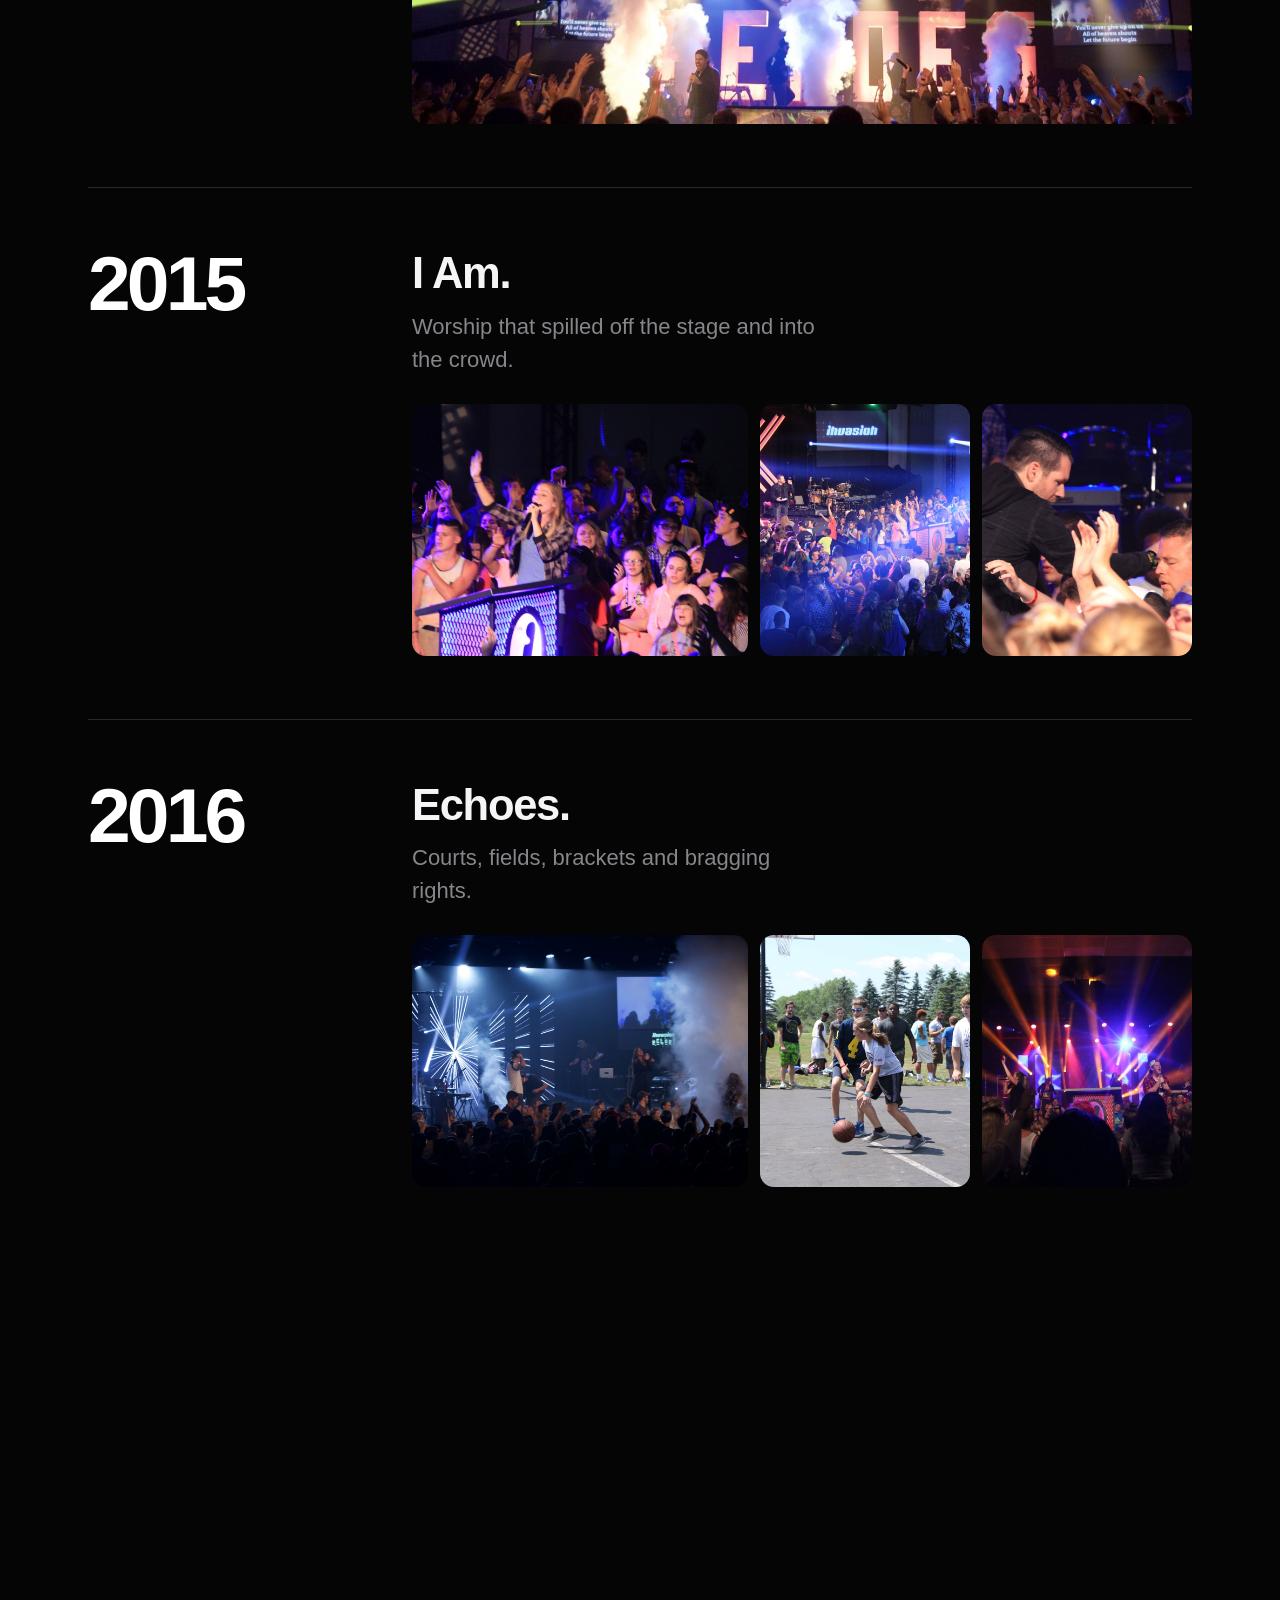
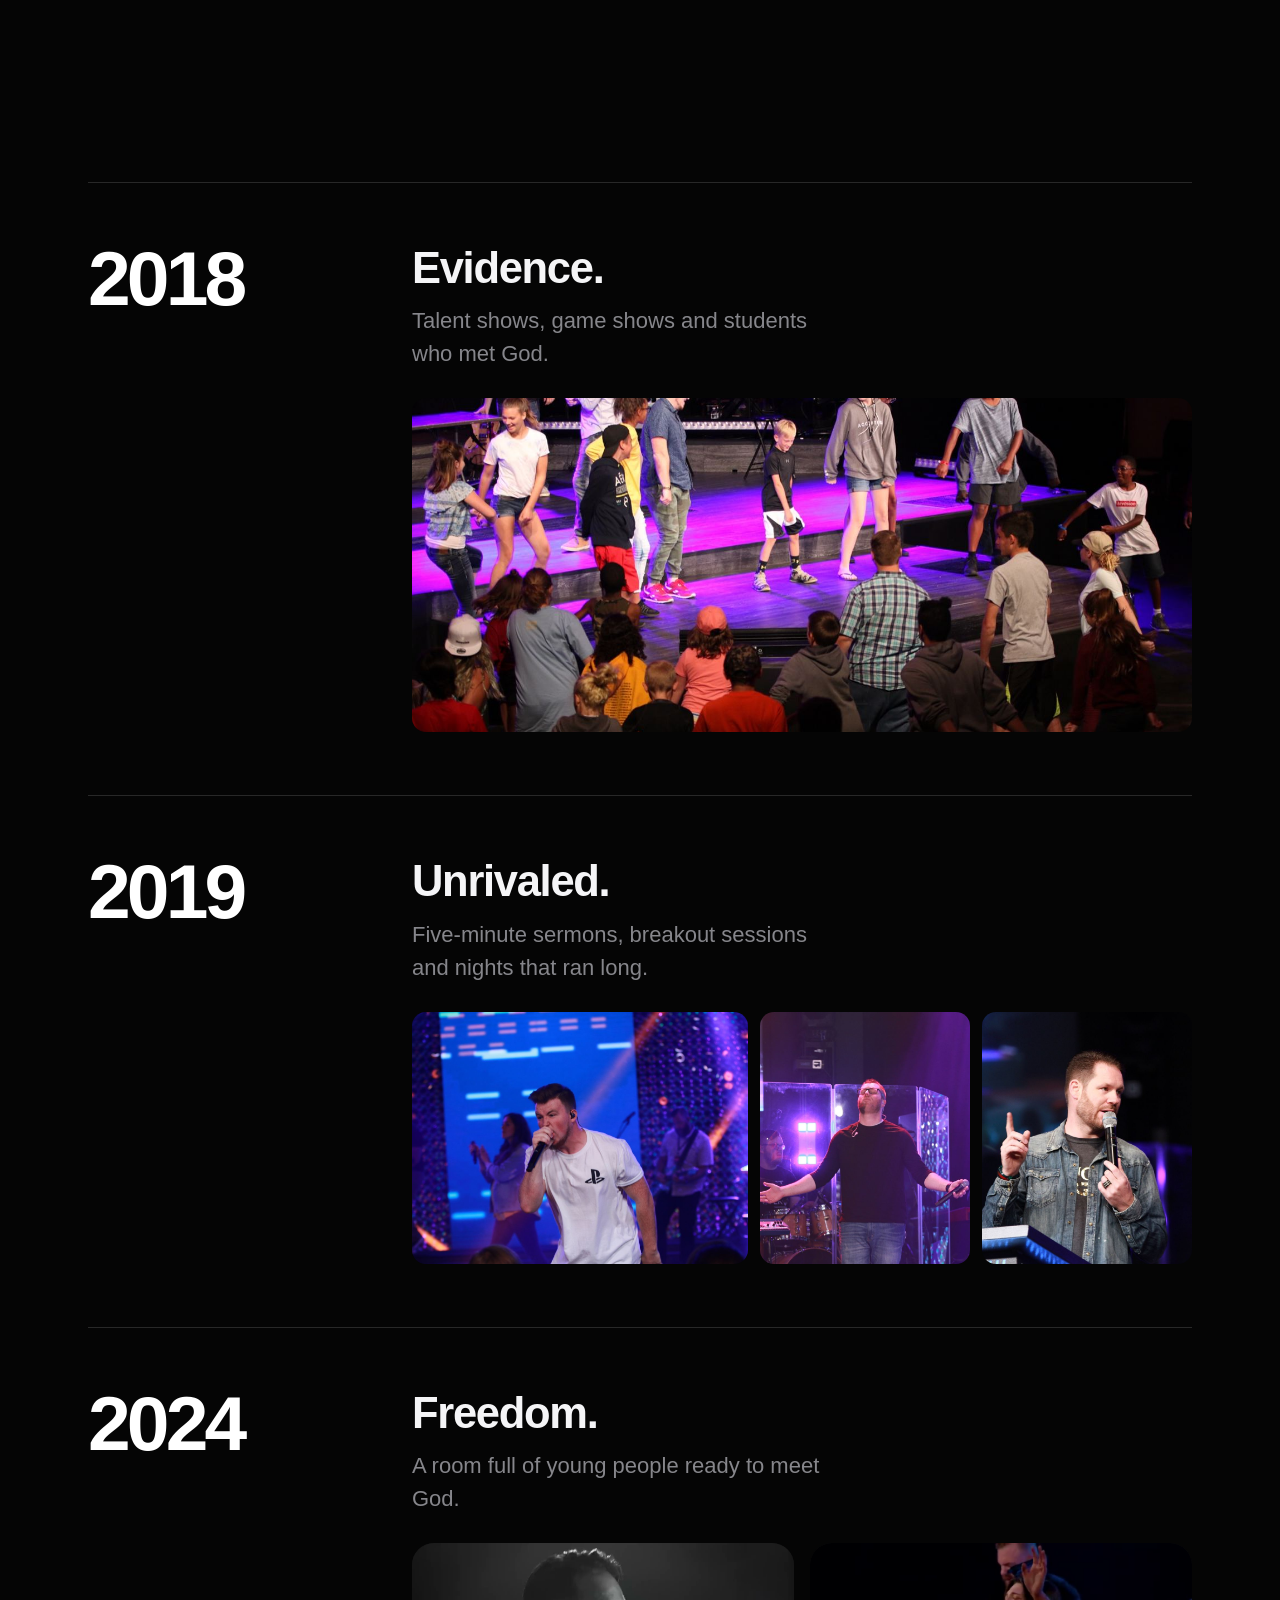
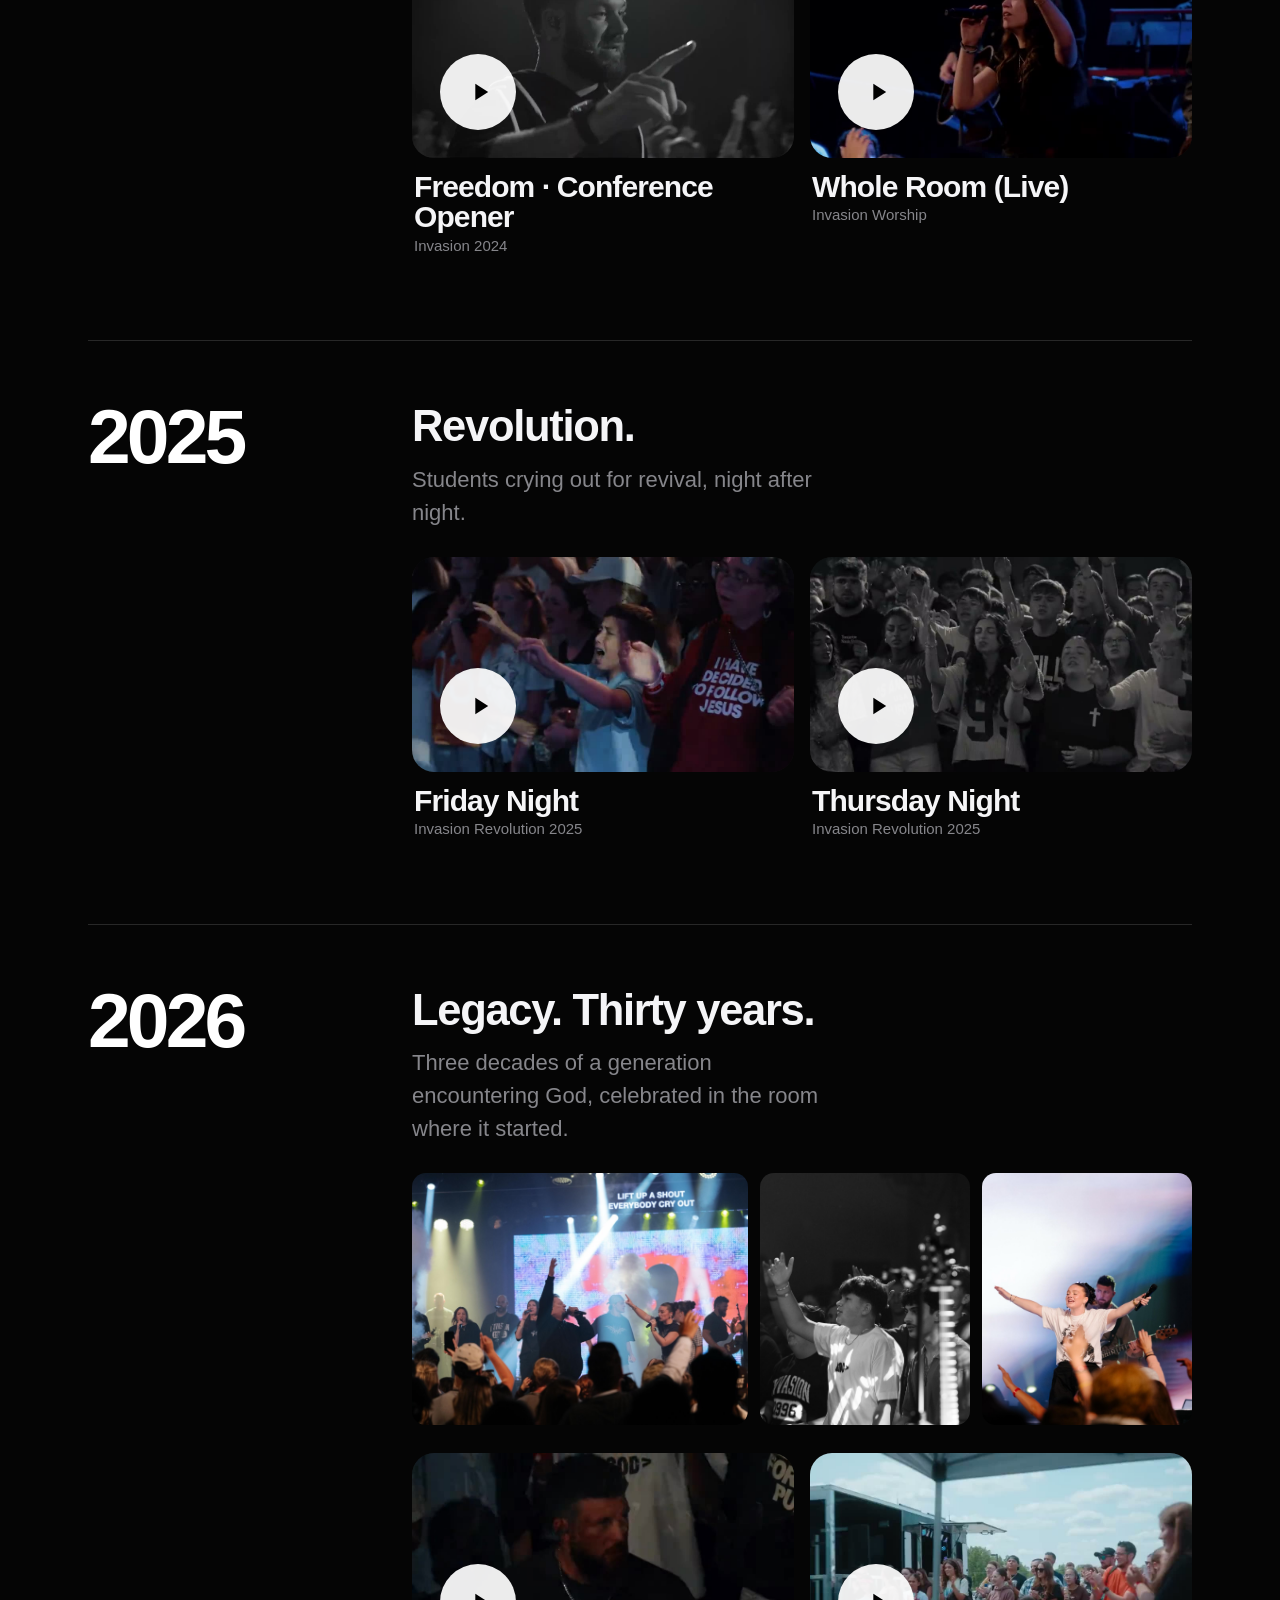
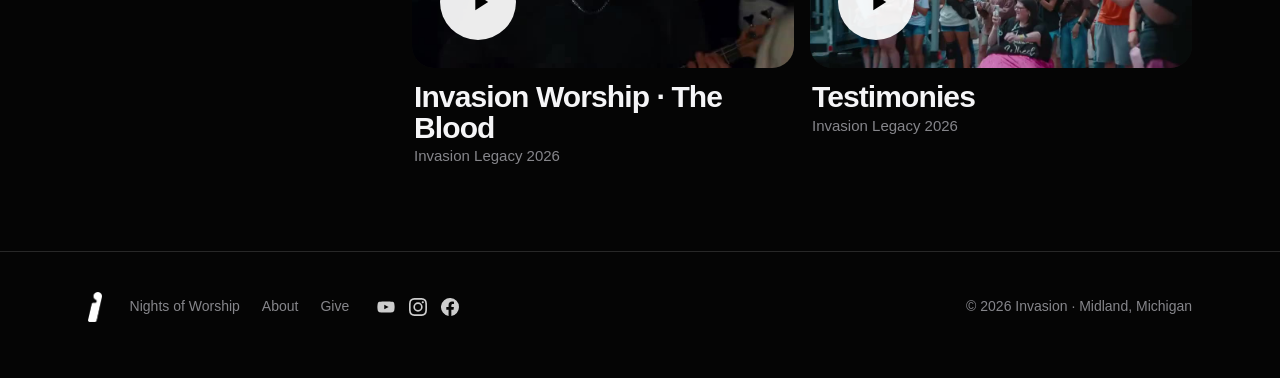
==== commit e733a0df: "Rename to Invasion Nights of Worship; Midland Dec 10 at Invasion Headquarters with ticket link Co-Au" ====
--- a/about.html
+++ b/about.html
@@ -14,14 +14,14 @@
 <link rel="preconnect" href="https://fonts.googleapis.com">
 <link rel="preconnect" href="https://fonts.gstatic.com" crossorigin>
 <link href="https://fonts.googleapis.com/css2?family=Inter+Tight:wght@400;500;600;700;800;900&display=swap" rel="stylesheet">
-<link rel="stylesheet" href="assets/invasion.css?v=6">
+<link rel="stylesheet" href="assets/invasion.css?v=7">
 </head>
 <body>
 
 <header class="nav" data-nav>
   <a class="brand" href="index.html" aria-label="Invasion home"><img src="assets/img/mark-white.png" alt="Invasion"></a>
   <nav class="links" aria-label="Main">
-    <a href="index.html#nights">Worship Nights</a>
+    <a href="index.html#nights">Nights of Worship</a>
     <a href="about.html">About</a>
   </nav>
   <a class="btn btn-sm" href="index.html#nights">Find a night</a>
@@ -217,7 +217,7 @@
   <div class="wrap foot-row">
     <a class="brand" href="index.html" aria-label="Invasion home"><img src="assets/img/mark-white.png" alt="Invasion"></a>
     <nav aria-label="Footer">
-      <a href="index.html#nights">Worship Nights</a>
+      <a href="index.html#nights">Nights of Worship</a>
       <a href="about.html">About</a>
       <a data-link="give" href="#">Give</a>
     </nav>
--- a/assets/invasion.css
+++ b/assets/invasion.css
@@ -273,3 +273,5 @@
 .say-img{max-width:760px;margin:28px auto 0}
 .say-img img{width:100%;aspect-ratio:3/2;object-fit:cover;border-radius:22px}
 .torch h2{font-size:clamp(32px,4vw,56px)}
+
+@media (max-width:560px){.hero h1{font-size:8.6vw}}
